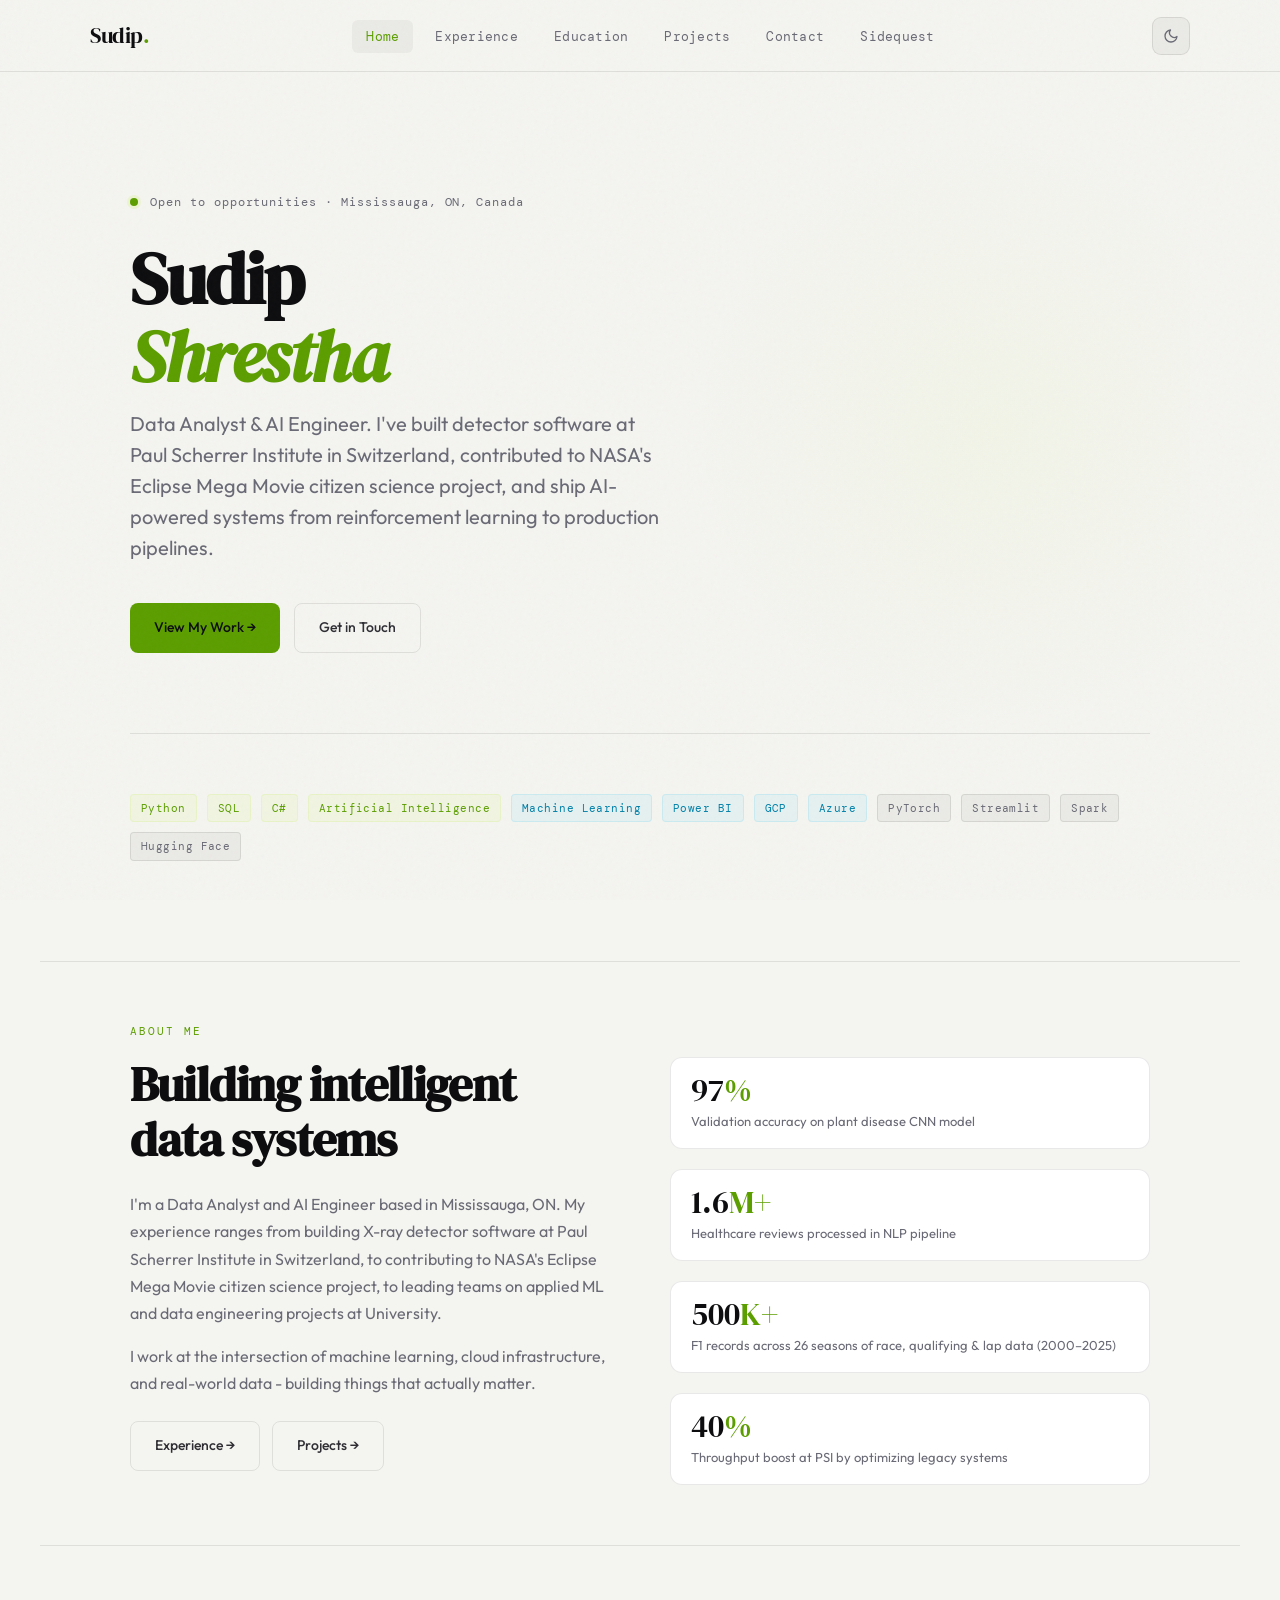
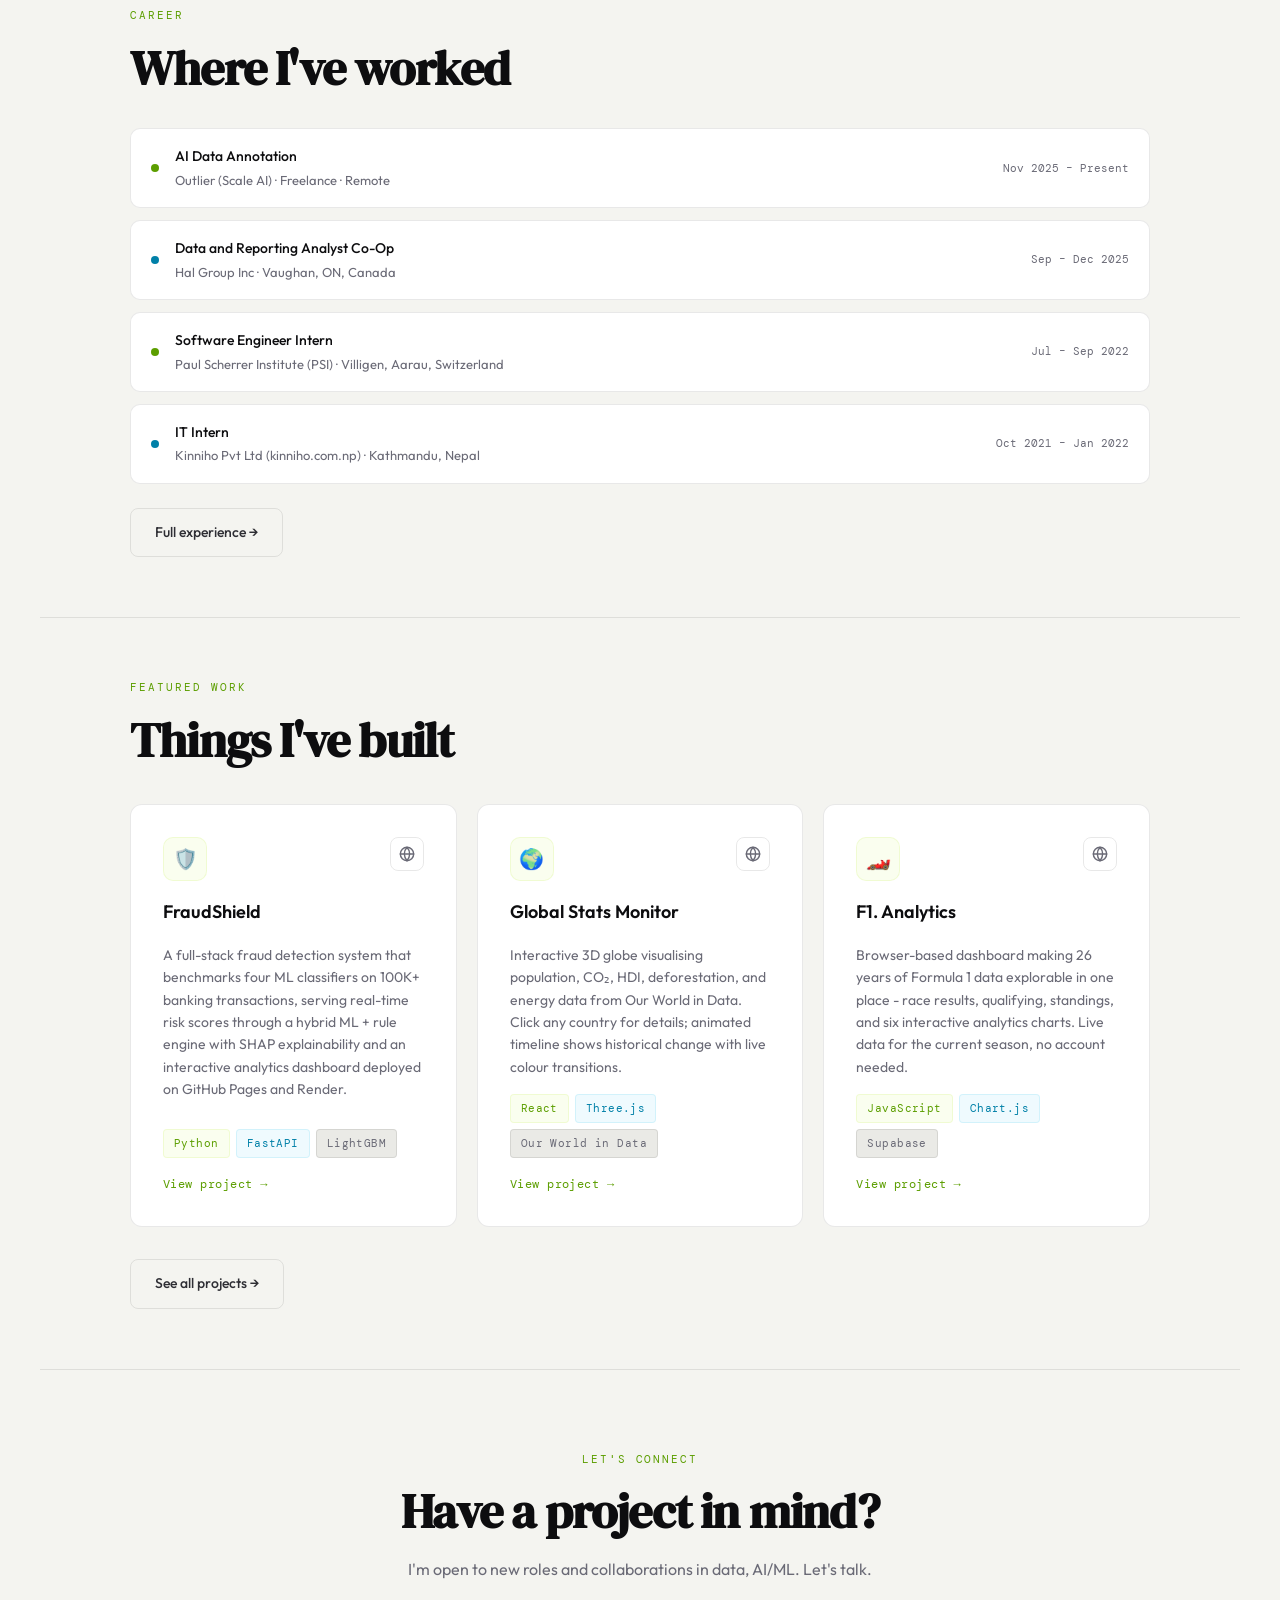
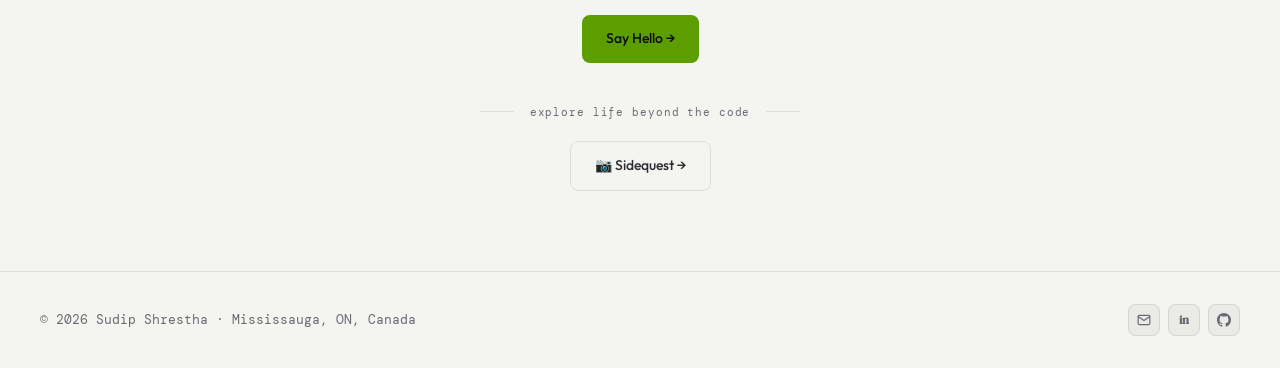
==== index.html @ adf29dd1 "update project page" ====
<!DOCTYPE html>
<html lang="en">
<head>
  <meta charset="UTF-8" />
  <meta name="viewport" content="width=device-width, initial-scale=1.0, viewport-fit=cover" />
  <title>Sudip Shrestha - Portfolio</title>
  <meta name="description" content="Sudip Shrestha - Data Analyst & AI Engineer based in Mississauga, ON. Built detector software at PSI Switzerland, contributed to NASA's Eclipse Mega Movie, and ships AI-powered systems from RL to production." />
  <meta name="keywords" content="Sudip Shrestha, Data Analyst, AI Engineer, Software Engineer, Machine Learning, Data Engineering, Data Science" />
  <meta name="robots" content="index,follow" />
  <meta name="author" content="Sudip Shrestha, sudip70" />
  <meta name="language" content="English" />
  <meta name="revisit-after" content="7 days" />

    <!-- Social Media Meta Tags -->
  <meta property="og:title" content="Sudip Shrestha - Portfolio" />
  <meta property="og:description" content="Sudip Shrestha - Data Analyst & AI Engineer based in Mississauga, ON. Built detector software at PSI Switzerland, contributed to NASA's Eclipse Mega Movie, and ships AI-powered systems from RL to production." />
  <meta property="og:image" content="https://sudip70.github.io/thumbnail.png" />
  <meta property="og:image:width" content="1200" />
  <meta property="og:image:height" content="630" />
  <meta property="og:image:type" content="image/png" />
  <meta property="og:url" content="https://sudip70.github.io/" />
  <meta property="og:type" content="website" />

  <meta name="twitter:card" content="summary_large_image" />
  <meta name="twitter:title" content="Sudip Shrestha - Portfolio" />
  <meta name="twitter:description" content="Sudip Shrestha - Data Analyst & AI Engineer based in Mississauga, ON. Built detector software at PSI Switzerland, contributed to NASA's Eclipse Mega Movie, and ships AI-powered systems from RL to production." />
  <meta property="twitter:image" content="https://sudip70.github.io/thumbnail.png" />

    <!-- Mobile Web Application Meta -->
  <meta name="mobile-web-app-title" content="Sudip Shrestha - Portfolio" />
  <meta name="mobile-web-app-capable" content="yes" />

  <link rel="icon" type="image/svg+xml" href="images/logo.svg" />
  <link rel="stylesheet" href="style.css" />
  <script src="theme.js"></script>
  <script defer src="https://cloud.umami.is/script.js" data-website-id="39a871e4-0554-4159-bb8d-2d2ced68bd07"></script>
</head>
<body>
  <div class="nav-drawer-backdrop" id="nav-backdrop" onclick="closeDrawer()"></div>
  <div class="nav-drawer" id="nav-drawer">
    <div class="nav-drawer-close">
      <span>Navigation</span>
    </div>
    <ul class="nav-drawer-links">
        <li><a href="index.html" class="active">Home</a></li>
        <li><a href="experience.html">Experience</a></li>
        <li><a href="education.html">Education</a></li>
        <li><a href="projects.html">Projects</a></li>
        <li><a href="contact.html">Contact</a></li>
        <li><a href="sidequest.html">Sidequest</a></li>
    </ul>
  </div>
  <nav>
    <div class="nav-inner">
      <a class="nav-logo" href="index.html">Sudip<span>.</span></a>
      <ul class="nav-links">
        <li><a href="index.html" class="active">Home</a></li>
        <li><a href="experience.html">Experience</a></li>
        <li><a href="education.html">Education</a></li>
        <li><a href="projects.html">Projects</a></li>
        <li><a href="contact.html">Contact</a></li>
        <li><a href="sidequest.html">Sidequest</a></li>
      </ul>
      <div class="nav-actions">
        <button class="theme-toggle" id="theme-toggle" onclick="toggleTheme()" aria-label="Toggle theme"></button>
        <button class="nav-menu-btn" id="nav-menu-btn" onclick="toggleDrawer()" aria-label="Toggle menu">
          <span class="hamburger"></span>
        </button>
      </div>
    </div>
  </nav>

  <div class="page">
    <div class="hero">
      <div class="glow"></div>
      <div class="hero-eyebrow fade-up d1">
        <div class="status-dot"></div>
        <span>Open to opportunities · Mississauga, ON, Canada</span>
      </div>
      <h1 class="fade-up d2">Sudip<br /><em>Shrestha</em></h1>
      <p class="hero-sub fade-up d3">
        Data Analyst & AI Engineer. I've built detector software at Paul Scherrer Institute in Switzerland, contributed to NASA's Eclipse Mega Movie citizen science project, and ship AI-powered systems from reinforcement learning to production pipelines.
      </p>
      <div class="hero-cta fade-up d4">
        <a class="btn btn-primary" href="projects.html">View My Work →</a>
        <a class="btn btn-outline" href="contact.html">Get in Touch</a>
      </div>
      <div class="skills-strip fade-up d5">
        <span class="tag">Python</span>
        <span class="tag">SQL</span>
        <span class="tag">C#</span>
        <span class="tag">Artificial Intelligence</span>
        <span class="tag blue">Machine Learning</span>
        <span class="tag blue">Power BI</span>
        <span class="tag blue">GCP</span>
        <span class="tag blue">Azure</span>
        <span class="tag neutral">PyTorch</span>
        <span class="tag neutral">Streamlit</span>
        <span class="tag neutral">Spark</span>
        <span class="tag neutral">Hugging Face</span>
      </div>
    </div>

    <hr class="divider" />

    <section>
      <p class="section-label">About Me</p>
      <div class="about-split">
        <div class="about-left">
          <h2>Building intelligent<br />data systems</h2>
          <p class="about-intro">I'm a Data Analyst and AI Engineer based in Mississauga, ON. My experience ranges from building X-ray detector software at Paul Scherrer Institute in Switzerland, to contributing to NASA's Eclipse Mega Movie citizen science project, to leading teams on applied ML and data engineering projects at University.</p>
          <p>I work at the intersection of machine learning, cloud infrastructure, and real-world data - building things that actually matter.</p>
          <div class="about-actions">
            <a class="btn btn-outline" href="experience.html">Experience →</a>
            <a class="btn btn-outline" href="projects.html">Projects →</a>
          </div>
        </div>
        <div class="about-right">
          <div class="stat-card fade-up d1">
            <div class="stat-num">97<span>%</span></div>
            <div class="stat-label">Validation accuracy on plant disease CNN model</div>
          </div>
          <div class="stat-card fade-up d2">
            <div class="stat-num">1.6<span>M+</span></div>
            <div class="stat-label">Healthcare reviews processed in NLP pipeline</div>
          </div>
          <div class="stat-card fade-up d2">
            <div class="stat-num">500<span>K+</span></div>
            <div class="stat-label">F1 records across 26 seasons of race, qualifying & lap data (2000–2025)</div>
          </div>
          <div class="stat-card fade-up d3">
            <div class="stat-num">40<span>%</span></div>
            <div class="stat-label">Throughput boost at PSI by optimizing legacy systems</div>
          </div>
        </div>
      </div>
    </section>

    <hr class="divider" />

    <section>
      <p class="section-label">Career</p>
      <h2>Where I've worked</h2>
      <div class="exp-strip">
        <div class="exp-row fade-up d1">
          <div class="exp-dot"></div>
          <div>
            <div class="exp-title">AI Data Annotation</div>
            <div class="exp-company">Outlier (Scale AI) · Freelance · Remote</div>
          </div>
          <div class="exp-date">Nov 2025 – Present</div>
        </div>
        <div class="exp-row fade-up d2">
          <div class="exp-dot blue"></div>
          <div>
            <div class="exp-title">Data and Reporting Analyst Co-Op</div>
            <div class="exp-company">Hal Group Inc · Vaughan, ON, Canada</div>
          </div>
          <div class="exp-date">Sep – Dec 2025</div>
        </div>
        <div class="exp-row fade-up d3">
          <div class="exp-dot"></div>
          <div>
            <div class="exp-title">Software Engineer Intern</div>
            <div class="exp-company">Paul Scherrer Institute (PSI) · Villigen, Aarau, Switzerland</div>
          </div>
          <div class="exp-date">Jul – Sep 2022</div>
        </div>
        <div class="exp-row fade-up d4">
          <div class="exp-dot blue"></div>
          <div>
            <div class="exp-title">IT Intern</div>
            <div class="exp-company">Kinniho Pvt Ltd (kinniho.com.np) · Kathmandu, Nepal</div>
          </div>
          <div class="exp-date">Oct 2021 – Jan 2022</div>
        </div>
      </div>
      <div class="exp-more">
        <a class="btn btn-outline" href="experience.html">Full experience →</a>
      </div>
    </section>

    <hr class="divider" />

    <section>
      <p class="section-label">Featured Work</p>
      <h2>Things I've built</h2>
      <div class="project-grid">

        <!-- MarketMind -->
        <div class="proj-card fade-up d1">
          
          <div class="proj-header">
            <div class="proj-icon">🛡️</div>
            <div class="proj-links">
              <a href="https://sudip70.github.io/fraudshield/" target="_blank" rel="noopener" title="Live Site">
                <svg width="14" height="14" viewBox="0 0 24 24" fill="none" stroke="currentColor" stroke-width="2" stroke-linecap="round" stroke-linejoin="round"><circle cx="12" cy="12" r="10"/><line x1="2" y1="12" x2="22" y2="12"/><path d="M12 2a15.3 15.3 0 0 1 4 10 15.3 15.3 0 0 1-4 10 15.3 15.3 0 0 1-4-10 15.3 15.3 0 0 1 4-10z"/></svg>
              </a>
            </div>
          </div>
          <h3>FraudShield</h3>
          <p>A full-stack fraud detection system that benchmarks four ML classifiers on 100K+ banking transactions, serving real-time risk scores through a hybrid ML + rule engine with SHAP explainability and an interactive analytics dashboard deployed on GitHub Pages and Render.</p>
          <div class="proj-tags"><span class="tag">Python</span><span class="tag blue">FastAPI</span><span class="tag neutral">LightGBM</span></div>
          <a class="proj-link" href="https://sudip70.github.io/fraudshield/" target="_blank" rel="noopener">View project →</a>
        </div>

        <!-- Global Stats Monitor -->
        <div class="proj-card fade-up d2">
          <div class="proj-header">
            <div class="proj-icon">&#x1F30D;</div>
            <div class="proj-links">
              <a href="https://sudip70.github.io/stats/" target="_blank" rel="noopener" title="Live Site">
                <svg width="14" height="14" viewBox="0 0 24 24" fill="none" stroke="currentColor" stroke-width="2" stroke-linecap="round" stroke-linejoin="round"><circle cx="12" cy="12" r="10"/><line x1="2" y1="12" x2="22" y2="12"/><path d="M12 2a15.3 15.3 0 0 1 4 10 15.3 15.3 0 0 1-4 10 15.3 15.3 0 0 1-4-10 15.3 15.3 0 0 1 4-10z"/></svg>
              </a>
            </div>
          </div>
          <h3>Global Stats Monitor</h3>
          <p>Interactive 3D globe visualising population, CO₂, HDI, deforestation, and energy data from Our World in Data. Click any country for details; animated timeline shows historical change with live colour transitions.</p>
          <div class="proj-tags"><span class="tag">React</span><span class="tag blue">Three.js</span><span class="tag neutral">Our World in Data</span></div>
          <a class="proj-link" href="https://sudip70.github.io/stats/" target="_blank" rel="noopener">View project →</a>
        </div>

        <!-- F1 Analytics -->
        <div class="proj-card fade-up d3">
          <div class="proj-header">
            <div class="proj-icon">&#x1F3CE;&#xFE0F;</div>
            <div class="proj-links">
              <a href="https://sudip70.github.io/f1/" target="_blank" rel="noopener" title="Live Site">
                <svg width="14" height="14" viewBox="0 0 24 24" fill="none" stroke="currentColor" stroke-width="2" stroke-linecap="round" stroke-linejoin="round"><circle cx="12" cy="12" r="10"/><line x1="2" y1="12" x2="22" y2="12"/><path d="M12 2a15.3 15.3 0 0 1 4 10 15.3 15.3 0 0 1-4 10 15.3 15.3 0 0 1-4-10 15.3 15.3 0 0 1 4-10z"/></svg>
              </a>
            </div>
          </div>
          <h3>F1. Analytics</h3>
          <p>Browser-based dashboard making 26 years of Formula 1 data explorable in one place - race results, qualifying, standings, and six interactive analytics charts. Live data for the current season, no account needed.</p>
          <div class="proj-tags"><span class="tag">JavaScript</span><span class="tag blue">Chart.js</span><span class="tag neutral">Supabase</span></div>
          <a class="proj-link" href="https://sudip70.github.io/f1/" target="_blank" rel="noopener">View project →</a>
        </div>

      </div>
      <div class="projects-more"><a class="btn btn-outline" href="projects.html">See all projects →</a></div>
    </section>

    <hr class="divider" />

    <section class="cta-section">
      <p class="section-label">Let's connect</p>
      <h2>Have a project in mind?</h2>
      <p class="cta-desc">I'm open to new roles and collaborations in data, AI/ML. Let's talk.</p>
      <a class="btn btn-primary" href="contact.html">Say Hello →</a>
      <div class="sidequest-divider">
        <span>explore life beyond the code</span>
      </div>
      <div class="sidequest-btn">
        <a class="btn btn-outline" href="sidequest.html">📷  Sidequest →</a>
      </div>
    </section>

    <footer>
      <span>&#169; 2026 Sudip Shrestha &#xB7; Mississauga, ON, Canada</span>
      <div class="footer-links">
        <a class="footer-link" href="mailto:sudipshrestha.ca@gmail.com" aria-label="Email">
          <svg width="14" height="14" viewBox="0 0 24 24" fill="none" stroke="currentColor" stroke-width="2" stroke-linecap="round" stroke-linejoin="round"><path d="M4 4h16c1.1 0 2 .9 2 2v12c0 1.1-.9 2-2 2H4c-1.1 0-2-.9-2-2V6c0-1.1.9-2 2-2z"/><polyline points="22,6 12,13 2,6"/></svg>
        </a>
        <a class="footer-link" href="https://www.linkedin.com/in/sudipshrestha-58/" target="_blank" rel="noopener" aria-label="LinkedIn" style="font-family:'DM Serif Display',serif;font-weight:bold;">in</a>
        <a class="footer-link" href="https://github.com/sudip70" target="_blank" rel="noopener" aria-label="GitHub">
          <svg width="14" height="14" viewBox="0 0 24 24" fill="currentColor"><path d="M12 0C5.374 0 0 5.373 0 12c0 5.302 3.438 9.8 8.207 11.387.599.111.793-.261.793-.577v-2.234c-3.338.726-4.033-1.416-4.033-1.416-.546-1.387-1.333-1.756-1.333-1.756-1.089-.745.083-.729.083-.729 1.205.084 1.839 1.237 1.839 1.237 1.07 1.834 2.807 1.304 3.492.997.107-.775.418-1.305.762-1.604-2.665-.305-5.467-1.334-5.467-5.931 0-1.311.469-2.381 1.236-3.221-.124-.303-.535-1.524.117-3.176 0 0 1.008-.322 3.301 1.23A11.509 11.509 0 0 1 12 5.803c1.02.005 2.047.138 3.006.404 2.291-1.552 3.297-1.23 3.297-1.23.653 1.653.242 2.874.118 3.176.77.84 1.235 1.911 1.235 3.221 0 4.609-2.807 5.624-5.479 5.921.43.372.823 1.102.823 2.222v3.293c0 .319.192.694.801.576C20.566 21.797 24 17.3 24 12c0-6.627-5.373-12-12-12z"/></svg>
        </a>
      </div>
    </footer>
  </div>
</body>
</html>
---- style.css ----
@import url('https://fonts.googleapis.com/css2?family=DM+Serif+Display:ital@0;1&family=DM+Mono:wght@300;400;500&family=Outfit:wght@300;400;500;600&display=swap');

*, *::before, *::after { box-sizing: border-box; margin: 0; padding: 0; }

/* ── DARK THEME (default) ── */
:root, [data-theme="dark"] {
  --bg: #0d0d0f;
  --surface: #141416;
  --surface2: #1c1c20;
  --border: rgba(255,255,255,0.07);
  --accent: #c8f060;
  --accent2: #60d0f0;
  --text: #e8e8ec;
  --muted: #888892;
  --heading: #ffffff;
  --nav-bg: rgba(13,13,15,0.88);
  --shadow: 0 4px 24px rgba(0,0,0,0.4);
  --nav-h: 72px;
  --max: 1100px;
  --r: 12px;
}

/* ── LIGHT THEME ── */
[data-theme="light"] {
  --bg: #f4f4f0;
  --surface: #ffffff;
  --surface2: #eaeae6;
  --border: rgba(0,0,0,0.09);
  --accent: #5c9e00;
  --accent2: #0080a8;
  --text: #2e2e34;
  --muted: #6a6a76;
  --heading: #0d0d0f;
  --nav-bg: rgba(244,244,240,0.92);
  --shadow: 0 4px 24px rgba(0,0,0,0.08);
}

html { scroll-behavior: smooth; }

/* Smooth theme transitions */
*, *::before, *::after {
  transition: background-color 0.25s ease, border-color 0.25s ease, color 0.15s ease;
}

/* But not animations */
.fade-up { transition: none !important; }

body {
  background: var(--bg);
  color: var(--text);
  font-family: 'Outfit', sans-serif;
  font-size: 16px;
  line-height: 1.7;
  min-height: 100vh;
}

/* ── NAV ── */
nav {
  position: fixed; top: 0; left: 0; right: 0; z-index: 100;
  height: var(--nav-h);
  display: flex; align-items: center;
  padding: 0 40px;
  background: var(--nav-bg);
  backdrop-filter: blur(20px);
  border-bottom: 1px solid var(--border);
}

.nav-inner {
  max-width: var(--max);
  width: 100%;
  margin: 0 auto;
  display: flex;
  align-items: center;
  justify-content: space-between;
}

.nav-logo {
  font-family: 'DM Serif Display', serif;
  font-size: 22px;
  color: var(--heading);
  text-decoration: none;
  letter-spacing: -0.5px;
}

.nav-logo span { color: var(--accent); }

.nav-links {
  display: flex; gap: 8px; list-style: none;
}

.nav-links a {
  font-family: 'DM Mono', monospace;
  font-size: 13px;
  font-weight: 400;
  color: var(--muted);
  text-decoration: none;
  padding: 8px 14px;
  border-radius: 6px;
  transition: color 0.2s, background 0.2s;
  letter-spacing: 0.02em;
}

.nav-links a:hover, .nav-links a.active {
  color: var(--heading);
  background: var(--surface2);
}

.nav-links a.active {
  color: var(--accent);
}

/* ── PAGE WRAPPER ── */
.page {
  padding-top: var(--nav-h);
  min-height: 100vh;
}

/* ── HERO SECTION ── */
.hero {
  max-width: var(--max);
  margin: 0 auto;
  padding: 120px 40px 100px;
  position: relative;
  overflow: hidden;
}

.hero-eyebrow {
  display: flex;
  align-items: center;
  gap: 12px;
  margin-bottom: 28px;
}

.hero-eyebrow span {
  font-family: 'DM Mono', monospace;
  font-size: 12px;
  color: var(--muted);
  letter-spacing: 0.08em;
}

.hero h1 { margin-bottom: 12px; }
.hero h1 em { font-style: italic; color: var(--accent); }

.hero-sub {
  font-size: 20px;
  color: var(--muted);
  margin-bottom: 40px;
  max-width: 540px;
  line-height: 1.55;
}

.hero-cta {
  display: flex;
  gap: 14px;
  flex-wrap: wrap;
  margin-bottom: 80px;
}

.skills-strip {
  display: flex;
  flex-wrap: wrap;
  gap: 10px;
  margin-top: 60px;
  padding-top: 60px;
  border-top: 1px solid var(--border);
}

.glow {
  position: absolute;
  top: 60px;
  right: -100px;
  width: 600px;
  height: 600px;
  background: radial-gradient(circle, rgba(200,240,96,0.06) 0%, transparent 70%);
  pointer-events: none;
}

/* ── STATUS DOT ── */
.status-dot {
  width: 8px;
  height: 8px;
  border-radius: 50%;
  background: var(--accent);
  box-shadow: 0 0 0 3px rgba(200,240,96,0.2);
  animation: pulse 2s ease infinite;
}

@keyframes pulse {
  0%, 100% { box-shadow: 0 0 0 3px rgba(200,240,96,0.2); }
  50%       { box-shadow: 0 0 0 6px rgba(200,240,96,0.06); }
}

/* ── SECTION ── */
section {
  max-width: var(--max);
  margin: 0 auto;
  padding: 60px 40px;
}

section.flush-top { padding-top: 0; }

.section-label {
  font-family: 'DM Mono', monospace;
  font-size: 11px;
  letter-spacing: 0.18em;
  text-transform: uppercase;
  color: var(--accent);
  margin-bottom: 16px;
}

h1 {
  font-family: 'DM Serif Display', serif;
  font-size: clamp(42px, 6vw, 72px);
  line-height: 1.08;
  letter-spacing: -1.5px;
  color: var(--heading);
}

h2 {
  font-family: 'DM Serif Display', serif;
  font-size: clamp(32px, 4vw, 48px);
  letter-spacing: -0.8px;
  color: var(--heading);
  line-height: 1.15;
}

h3 {
  font-family: 'Outfit', sans-serif;
  font-size: 18px;
  font-weight: 600;
  color: var(--heading);
}

p { color: var(--text); }

/* ── CARDS ── */
.card {
  background: var(--surface);
  border: 1px solid var(--border);
  border-radius: var(--r);
  padding: 28px 32px;
  transition: border-color 0.25s, transform 0.25s;
}
.card:hover {
  border-color: rgba(200,240,96,0.25);
  transform: translateY(-2px);
}

/* ── TAG ── */
.tag {
  display: inline-block;
  font-family: 'DM Mono', monospace;
  font-size: 11px;
  padding: 4px 10px;
  border-radius: 4px;
  background: rgba(200,240,96,0.1);
  color: var(--accent);
  border: 1px solid rgba(200,240,96,0.2);
  letter-spacing: 0.04em;
}

.tag.blue {
  background: rgba(96,208,240,0.1);
  color: var(--accent2);
  border-color: rgba(96,208,240,0.2);
}

.tag.neutral {
  background: var(--surface2);
  color: var(--muted);
  border-color: var(--border);
}

/* ── BUTTON ── */
.btn {
  display: inline-flex; align-items: center; gap: 8px;
  font-family: 'Outfit', sans-serif;
  font-size: 14px; font-weight: 500;
  padding: 12px 24px;
  border-radius: 8px;
  text-decoration: none;
  transition: all 0.2s;
  cursor: pointer;
  border: none;
}

.btn-primary {
  background: var(--accent);
  color: #0d0d0f;
}
.btn-primary:hover { background: #d8ff70; transform: translateY(-1px); }

.btn-outline {
  background: transparent;
  color: var(--text);
  border: 1px solid var(--border);
}
.btn-outline:hover { border-color: var(--accent); color: var(--accent); }

/* ── DIVIDER ── */
.divider {
  border: none;
  border-top: 1px solid var(--border);
  margin: 0 40px;
}

/* ── FOOTER ── */
footer {
  border-top: 1px solid var(--border);
  padding: 32px 40px;
  display: flex;
  align-items: center;
  justify-content: space-between;
  flex-wrap: wrap;
  gap: 16px;
  color: var(--muted);
  font-size: 13px;
  font-family: 'DM Mono', monospace;
}

.footer-links {
  display: flex;
  align-items: center;
  gap: 8px;
}

.footer-link {
  width: 32px;
  height: 32px;
  border-radius: 8px;
  border: 1px solid var(--border);
  background: var(--surface2);
  color: var(--muted);
  display: flex;
  align-items: center;
  justify-content: center;
  text-decoration: none;
  font-size: 12px;
  transition: border-color 0.2s, color 0.2s;
}

.footer-link:hover {
  border-color: var(--accent);
  color: var(--accent);
}

/* ── THEME TOGGLE ── */
.theme-toggle {
  width: 38px;
  height: 38px;
  border-radius: 9px;
  border: 1px solid var(--border);
  background: var(--surface2);
  color: var(--muted);
  cursor: pointer;
  display: flex;
  align-items: center;
  justify-content: center;
  flex-shrink: 0;
  transition: border-color 0.2s, color 0.2s, background 0.2s;
}

.theme-toggle:hover {
  border-color: var(--accent);
  color: var(--accent);
  background: var(--surface);
}

/* Groups theme toggle + hamburger together on the right */
.nav-actions {
  display: flex;
  align-items: center;
  gap: 8px;
}

/* ── GRAIN OVERLAY ── */
body::before {
  content: '';
  position: fixed;
  inset: 0;
  pointer-events: none;
  z-index: 999;
  opacity: 0.025;
  background-image: url("data:image/svg+xml,%3Csvg viewBox='0 0 256 256' xmlns='http://www.w3.org/2000/svg'%3E%3Cfilter id='noise'%3E%3CfeTurbulence type='fractalNoise' baseFrequency='0.9' numOctaves='4' stitchTiles='stitch'/%3E%3C/filter%3E%3Crect width='100%25' height='100%25' filter='url(%23noise)'/%3E%3C/svg%3E");
}

/* ── ANIMATIONS ── */
@keyframes fadeUp {
  from { opacity: 0; transform: translateY(24px); }
  to   { opacity: 1; transform: translateY(0); }
}

.fade-up {
  opacity: 0;
  transform: translateY(24px);
}

.fade-up.visible {
  animation: fadeUp 0.6s ease forwards;
}

.fade-up.visible.d1 { animation-delay: 0.05s; }
.fade-up.visible.d2 { animation-delay: 0.12s; }
.fade-up.visible.d3 { animation-delay: 0.19s; }
.fade-up.visible.d4 { animation-delay: 0.26s; }
.fade-up.visible.d5 { animation-delay: 0.33s; }

/* ── SHARED PAGE HEADER ── */
.page-header {
  max-width: var(--max);
  margin: 0 auto;
  padding: 80px 40px 60px;
}

.page-header.narrow-bottom { padding-bottom: 20px; }

.page-header h1 em { font-style: italic; color: var(--accent); }

/* Page subtitle — used across all inner pages */
.page-subtitle {
  color: var(--muted);
  max-width: 480px;
  margin-top: 16px;
  font-size: 18px;
}

/* Accent em — italic accent-coloured text inline */
.accent-em {
  font-family: 'DM Serif Display', serif;
  color: var(--accent);
  font-style: italic;
}

/* ── ABOUT SECTION (index) ── */
.about-split {
  display: grid;
  grid-template-columns: 1fr 1fr;
  gap: 60px;
  align-items: start;
}

.about-left h2 { margin-bottom: 20px; }
.about-left p  { color: var(--muted); margin-bottom: 16px; }
.about-intro   { margin-top: 24px; }

.about-actions {
  display: flex;
  gap: 12px;
  margin-top: 24px;
  flex-wrap: wrap;
}

.about-right {
  display: flex;
  flex-direction: column;
  gap: 20px;
}

/* ── STAT CARDS (index) ── */
.stat-card {
  background: var(--surface);
  border: 1px solid var(--border);
  border-radius: var(--r);
  padding: 16px 20px;
}

.stat-num {
  font-family: 'DM Serif Display', serif;
  font-size: 32px;
  color: var(--heading);
  line-height: 1;
  margin-bottom: 4px;
}

.stat-num span { color: var(--accent); }
.stat-label { font-size: 13px; color: var(--muted); }

/* ── EXPERIENCE STRIP (index) ── */
.exp-strip {
  display: flex;
  flex-direction: column;
  gap: 12px;
  margin-top: 32px;
}

.exp-row {
  display: flex;
  align-items: center;
  gap: 16px;
  background: var(--surface);
  border: 1px solid var(--border);
  border-radius: 10px;
  padding: 16px 20px;
  transition: border-color 0.2s;
}

.exp-row:hover { border-color: rgba(200,240,96,0.2); }

.exp-dot {
  width: 8px;
  height: 8px;
  border-radius: 50%;
  background: var(--accent);
  flex-shrink: 0;
}

.exp-dot.blue { background: var(--accent2); }

.exp-title   { font-size: 14px; font-weight: 500; color: var(--heading); }
.exp-company { font-size: 13px; color: var(--muted); }

.exp-date {
  margin-left: auto;
  font-family: 'DM Mono', monospace;
  font-size: 11px;
  color: var(--muted);
  white-space: nowrap;
}

.exp-more { margin-top: 24px; }

/* ── PROJECT CARD (shared) ── */
.proj-card {
  background: var(--surface);
  border: 1px solid var(--border);
  border-radius: var(--r);
  padding: 32px;
  transition: border-color 0.25s, transform 0.25s, box-shadow 0.25s;
  display: flex;
  flex-direction: column;
  gap: 16px;
  position: relative;
  overflow: hidden;
}

.proj-card::before {
  content: '';
  position: absolute;
  top: 0; left: 0; right: 0;
  height: 2px;
  background: linear-gradient(90deg, rgba(200,240,96,0.08), var(--accent), rgba(200,240,96,0.08));
  opacity: 0;
  transform: scaleX(0.22);
  transform-origin: left center;
  transition: opacity 0.3s, transform 0.3s ease;
}

.proj-card:hover {
  border-color: rgba(200,240,96,0.26);
  box-shadow: 0 14px 34px rgba(0,0,0,0.16);
  transform: translateY(-4px);
}

.proj-card:hover::before {
  opacity: 1;
  transform: scaleX(1);
}

.proj-card p {
  font-size: 14px;
  color: var(--muted);
  flex-grow: 1;
  line-height: 1.6;
}

.proj-icon {
  width: 44px;
  height: 44px;
  border-radius: 10px;
  background: rgba(200,240,96,0.1);
  border: 1px solid rgba(200,240,96,0.2);
  display: flex;
  align-items: center;
  justify-content: center;
  font-size: 20px;
}

.proj-tags { display: flex; gap: 6px; flex-wrap: wrap; }

.proj-link {
  margin-top: auto;
  font-family: 'DM Mono', monospace;
  font-size: 12px;
  color: var(--accent);
  text-decoration: none;
  letter-spacing: 0.04em;
}

.proj-link:hover { color: #d8ff70; }

/* ── PROJECT GRID — index (3 cards) ── */
.project-grid {
  display: grid;
  grid-template-columns: repeat(auto-fill, minmax(300px, 1fr));
  gap: 20px;
  margin-top: 36px;
}

.projects-more { margin-top: 32px; }

/* ── CTA SECTION (index) ── */
.cta-section {
  text-align: center;
  padding-top: 80px;
  padding-bottom: 80px;
}

.cta-section .section-label { text-align: center; }
.cta-section h2 { margin-bottom: 16px; }

.cta-desc {
  color: var(--muted);
  max-width: 480px;
  margin: 0 auto 32px;
}

/* ── SIDEQUEST DIVIDER (index) ── */
.sidequest-divider {
  display: flex;
  align-items: center;
  gap: 16px;
  margin: 40px auto 0;
  max-width: 320px;
}

.sidequest-divider::before,
.sidequest-divider::after {
  content: '';
  flex: 1;
  height: 1px;
  background: var(--border);
}

.sidequest-divider span {
  font-family: 'DM Mono', monospace;
  font-size: 11px;
  color: var(--muted);
  letter-spacing: 0.08em;
  white-space: nowrap;
}

.sidequest-link {
  display: inline-flex;
  align-items: center;
  gap: 8px;
  margin-top: 16px;
  font-family: 'DM Mono', monospace;
  font-size: 12px;
  color: var(--muted);
  text-decoration: none;
  letter-spacing: 0.06em;
  padding: 10px 20px;
  border: 1px solid var(--border);
  border-radius: 8px;
  transition: color 0.2s, border-color 0.2s;
}

.sidequest-link:hover {
  color: var(--accent);
  border-color: rgba(200,240,96,0.3);
}

.sidequest-link .sq-icon { font-size: 14px; }
.sidequest-btn { margin-top: 20px; }

/* ── CONTACT PAGE ── */
.contact-layout {
  max-width: var(--max);
  margin: 0 auto;
  padding: 0 40px 100px;
  display: grid;
  grid-template-columns: 1fr 1.4fr;
  gap: 60px;
  align-items: start;
}

.contact-info h2 { font-size: clamp(28px, 3.5vw, 42px); margin-bottom: 16px; }
.contact-info > p { color: var(--muted); font-size: 15px; max-width: 320px; margin-bottom: 40px; }

.contact-items { display: flex; flex-direction: column; gap: 12px; }

.contact-item {
  display: flex;
  align-items: center;
  gap: 14px;
  background: var(--surface);
  border: 1px solid var(--border);
  border-radius: 10px;
  padding: 16px 20px;
  text-decoration: none;
  color: var(--text);
  transition: border-color 0.2s, transform 0.2s;
}

.contact-item:hover {
  border-color: rgba(200,240,96,0.3);
  transform: translateX(4px);
  color: var(--heading);
}

.contact-item--static { pointer-events: none; cursor: default; }

.contact-item-icon {
  width: 40px;
  height: 40px;
  border-radius: 10px;
  background: rgba(200,240,96,0.08);
  border: 1px solid rgba(200,240,96,0.15);
  display: flex;
  align-items: center;
  justify-content: center;
  font-size: 17px;
  flex-shrink: 0;
}

.contact-item-icon.blue {
  background: rgba(96,208,240,0.08);
  border-color: rgba(96,208,240,0.15);
}

/* LinkedIn "in" text icon */
.contact-item-icon--li {
  font-family: 'DM Serif Display', serif;
  font-size: 13px;
  font-weight: bold;
}

/* Larger emoji icon */
.contact-item-icon--lg { font-size: 18px; }

.contact-item-text { display: flex; flex-direction: column; gap: 2px; }

.contact-item-label {
  font-family: 'DM Mono', monospace;
  font-size: 10px;
  color: var(--muted);
  letter-spacing: 0.1em;
  text-transform: uppercase;
}

.contact-item-value { font-size: 14px; color: var(--text); }

.contact-form {
  background: var(--surface);
  border: 1px solid var(--border);
  border-radius: 16px;
  padding: 40px;
}

.form-heading {
  font-family: 'DM Serif Display', serif;
  font-size: 24px;
  color: var(--heading);
  margin-bottom: 8px;
}

.form-sub { font-size: 14px; color: var(--muted); margin-bottom: 32px; }

.form-group { margin-bottom: 20px; }

.form-group label {
  display: block;
  font-family: 'DM Mono', monospace;
  font-size: 11px;
  letter-spacing: 0.1em;
  text-transform: uppercase;
  color: var(--muted);
  margin-bottom: 8px;
}

.form-group input,
.form-group textarea,
.form-group select {
  width: 100%;
  background: var(--bg);
  border: 1px solid var(--border);
  border-radius: 8px;
  padding: 12px 16px;
  font-family: 'Outfit', sans-serif;
  font-size: 14px;
  color: var(--text);
  outline: none;
  transition: border-color 0.2s;
  resize: vertical;
  box-sizing: border-box;
}

.form-group input:focus,
.form-group textarea:focus,
.form-group select:focus { border-color: rgba(200,240,96,0.4); }

.form-group select option { background: var(--surface); }
.form-group textarea { min-height: 130px; }

.form-optional {
  color: var(--muted);
  font-size: 10px;
  text-transform: none;
  letter-spacing: 0;
}

.field-error { border-color: rgba(255,80,80,0.5) !important; }

.field-error-msg {
  font-size: 11px;
  color: #ff6060;
  margin-top: 5px;
  display: none;
  font-family: 'DM Mono', monospace;
  letter-spacing: 0.04em;
}

.field-error-msg.visible { display: block; }

.form-row { display: grid; grid-template-columns: 1fr 1fr; gap: 16px; }

.form-submit {
  margin-top: 8px;
  width: 100%;
  justify-content: center;
  font-size: 15px;
  padding: 14px;
}

.form-success { display: none; text-align: center; padding: 40px 20px; }
.success-icon { font-size: 48px; margin-bottom: 16px; }
.form-success h3 { font-size: 22px; margin-bottom: 8px; color: var(--heading); }
.form-success p  { font-size: 14px; color: var(--muted); }

.form-error {
  display: none;
  margin-top: 12px;
  padding: 12px 16px;
  border-radius: 8px;
  background: rgba(255,80,80,0.08);
  border: 1px solid rgba(255,80,80,0.2);
  color: #ff6060;
  font-size: 13px;
  text-align: center;
}

/* ── EDUCATION PAGE ── */
.edu-section  { max-width: var(--max); margin: 0 auto; padding: 0 40px 80px; }
.course-section   { max-width: var(--max); margin: 0 auto; padding: 60px 40px 80px; }
.research-section { max-width: var(--max); margin: 0 auto; padding: 60px 40px 80px; }

.edu-grid { display: grid; gap: 24px; margin-top: 40px; }

.edu-card {
  background: var(--surface);
  border: 1px solid var(--border);
  border-radius: var(--r);
  padding: 36px;
  display: grid;
  grid-template-columns: auto 1fr;
  gap: 28px;
  align-items: start;
  transition: border-color 0.25s, transform 0.25s;
}

.edu-card:hover { border-color: rgba(200,240,96,0.25); transform: translateY(-2px); }

.edu-icon {
  width: 56px;
  height: 56px;
  border-radius: 14px;
  background: rgba(200,240,96,0.1);
  border: 1px solid rgba(200,240,96,0.2);
  display: flex;
  align-items: center;
  justify-content: center;
  font-size: 26px;
  flex-shrink: 0;
}

.edu-icon.blue { background: rgba(96,208,240,0.1); border-color: rgba(96,208,240,0.2); }

.edu-meta {
  font-family: 'DM Mono', monospace;
  font-size: 11px;
  letter-spacing: 0.1em;
  text-transform: uppercase;
  color: var(--accent);
  margin-bottom: 8px;
}

.edu-card h3  { font-size: 20px; margin-bottom: 4px; }
.edu-school   { font-size: 15px; color: var(--muted); margin-bottom: 4px; }
.edu-location { font-size: 13px; color: var(--muted); margin-bottom: 8px; opacity: 0.7; }

.edu-honours {
  display: inline-flex;
  align-items: center;
  gap: 6px;
  font-family: 'DM Mono', monospace;
  font-size: 11px;
  letter-spacing: 0.08em;
  color: var(--accent);
  background: rgba(200,240,96,0.08);
  border: 1px solid rgba(200,240,96,0.2);
  border-radius: 6px;
  padding: 4px 10px;
  margin-bottom: 16px;
}

.edu-honours::before { content: '★'; font-size: 10px; }

.edu-card p      { font-size: 14px; color: var(--muted); max-width: 540px; margin-bottom: 16px; }
.edu-tag-row     { display: flex; gap: 8px; flex-wrap: wrap; }

.course-grid {
  display: grid;
  grid-template-columns: repeat(auto-fill, minmax(220px, 1fr));
  gap: 14px;
  margin-top: 32px;
}

.course-card {
  background: var(--surface);
  border: 1px solid var(--border);
  border-radius: 10px;
  padding: 18px 20px;
  display: flex;
  align-items: flex-start;
  gap: 12px;
  transition: border-color 0.2s;
}

.course-card:hover { border-color: rgba(96,208,240,0.25); }

.course-dot {
  width: 6px;
  height: 6px;
  border-radius: 50%;
  background: var(--accent2);
  margin-top: 8px;
  flex-shrink: 0;
}

.course-card span { font-size: 14px; color: var(--text); line-height: 1.4; }

.research-grid { display: grid; gap: 16px; margin-top: 32px; }

.research-card {
  background: var(--surface);
  border: 1px solid var(--border);
  border-radius: var(--r);
  padding: 28px 32px;
  display: grid;
  grid-template-columns: auto 1fr;
  gap: 20px;
  align-items: start;
  transition: border-color 0.2s, transform 0.2s;
}

.research-card:hover { border-color: rgba(200,240,96,0.25); transform: translateY(-2px); }

.research-icon {
  width: 44px;
  height: 44px;
  border-radius: 10px;
  background: rgba(200,240,96,0.08);
  border: 1px solid rgba(200,240,96,0.15);
  display: flex;
  align-items: center;
  justify-content: center;
  font-size: 20px;
  flex-shrink: 0;
}

.research-venue {
  font-family: 'DM Mono', monospace;
  font-size: 11px;
  color: var(--accent);
  letter-spacing: 0.08em;
  margin-bottom: 6px;
}

.research-card h4 { font-size: 16px; color: var(--heading); margin-bottom: 8px; }
.research-card p  { font-size: 14px; color: var(--muted); margin-bottom: 16px; }

.pub-link-row { display: flex; gap: 10px; flex-wrap: wrap; }

.pub-link {
  display: inline-flex;
  align-items: center;
  gap: 6px;
  font-family: 'DM Mono', monospace;
  font-size: 11px;
  letter-spacing: 0.06em;
  color: var(--accent);
  text-decoration: none;
  border: 1px solid rgba(200,240,96,0.25);
  border-radius: 6px;
  padding: 6px 12px;
  transition: background 0.2s, border-color 0.2s;
}

.pub-link:hover { background: rgba(200,240,96,0.08); border-color: rgba(200,240,96,0.5); }
.pub-link svg   { flex-shrink: 0; }

/* ── EXPERIENCE PAGE ── */
.timeline-section { max-width: var(--max); margin: 0 auto; padding: 0 40px 80px; }

.timeline { position: relative; padding-left: 28px; }

.timeline::before {
  content: '';
  position: absolute;
  left: 0; top: 6px; bottom: 0;
  width: 1px;
  background: var(--border);
}

.timeline-item { position: relative; margin-bottom: 56px; }
.timeline-item:last-child { margin-bottom: 0; }

.timeline-item::before {
  content: '';
  position: absolute;
  left: -32px; top: 6px;
  width: 9px; height: 9px;
  border-radius: 50%;
  background: var(--accent);
  box-shadow: 0 0 0 3px rgba(200,240,96,0.15);
}

.timeline-item.blue-dot::before {
  background: var(--accent2);
  box-shadow: 0 0 0 3px rgba(96,208,240,0.15);
}

.timeline-meta {
  display: flex;
  align-items: center;
  gap: 12px;
  margin-bottom: 10px;
  flex-wrap: wrap;
}

.timeline-date {
  font-family: 'DM Mono', monospace;
  font-size: 12px;
  color: var(--muted);
  letter-spacing: 0.04em;
}

.timeline-company {
  font-family: 'DM Mono', monospace;
  font-size: 12px;
  color: var(--accent);
  letter-spacing: 0.04em;
  text-decoration: none;
  transition: opacity 0.2s;
}

.timeline-company:hover { opacity: 0.75; }
.timeline-company.blue  { color: var(--accent2); }

.timeline-item h3  { margin-bottom: 6px; }
.timeline-loc      { font-size: 13px; color: var(--muted); margin-bottom: 12px; }
.timeline-item p   { font-size: 15px; color: var(--muted); max-width: 640px; margin-bottom: 14px; }

.bullet-list {
  list-style: none;
  display: flex;
  flex-direction: column;
  gap: 8px;
  max-width: 640px;
  margin-bottom: 16px;
}

.bullet-list li {
  font-size: 14px;
  color: var(--muted);
  padding-left: 18px;
  position: relative;
}

.bullet-list li::before {
  content: '→';
  position: absolute;
  left: 0;
  color: var(--accent);
  font-size: 12px;
}

.skill-row { display: flex; gap: 8px; flex-wrap: wrap; margin-top: 10px; }

.skills-section { max-width: var(--max); margin: 0 auto; padding: 60px 40px 80px; }

.skills-grid {
  display: grid;
  grid-template-columns: repeat(auto-fill, minmax(210px, 1fr));
  gap: 16px;
  margin-top: 32px;
}

.skill-group {
  background: var(--surface);
  border: 1px solid var(--border);
  border-radius: var(--r);
  padding: 22px;
}

.skill-group h4 {
  font-family: 'DM Mono', monospace;
  font-size: 11px;
  letter-spacing: 0.12em;
  text-transform: uppercase;
  color: var(--accent);
  margin-bottom: 14px;
}

.skill-items { display: flex; flex-direction: column; gap: 8px; }

.skill-item {
  display: flex;
  align-items: center;
  gap: 10px;
  font-size: 14px;
  color: var(--text);
}

.skill-item::before {
  content: '';
  width: 5px; height: 5px;
  border-radius: 50%;
  background: var(--border);
  flex-shrink: 0;
}

/* ── PROJECTS PAGE ── */
.projects-grid {
  display: grid;
  grid-template-columns: repeat(auto-fill, minmax(320px, 1fr));
  gap: 24px;
}

.filter-bar {
  display: flex;
  gap: 8px;
  flex-wrap: wrap;
  margin-bottom: 40px;
}

.filter-btn {
  font-family: 'DM Mono', monospace;
  font-size: 12px;
  padding: 8px 16px;
  border-radius: 6px;
  border: 1px solid var(--border);
  background: transparent;
  color: var(--muted);
  cursor: pointer;
  transition: all 0.2s;
  letter-spacing: 0.04em;
}

.filter-btn:hover,
.filter-btn.active {
  border-color: var(--accent);
  color: var(--accent);
  background: rgba(200,240,96,0.05);
}

.proj-header {
  display: flex;
  align-items: flex-start;
  justify-content: space-between;
  gap: 12px;
}

.proj-icon-lg {
  width: 52px;
  height: 52px;
  border-radius: 12px;
  background: var(--surface2);
  border: 1px solid var(--border);
  box-shadow: inset 0 1px 0 rgba(255,255,255,0.03);
  display: flex;
  align-items: center;
  justify-content: center;
  font-size: 24px;
  flex-shrink: 0;
  transition: transform 0.25s ease, box-shadow 0.25s ease, background-color 0.25s ease, border-color 0.25s ease;
}

.proj-icon-lg.blue {
  background: var(--surface2);
  border-color: var(--border);
}

.proj-links { display: flex; gap: 8px; }
.proj-links--offset { margin-top: 18px; }

.proj-links a,
.proj-links button {
  width: 34px; height: 34px;
  border-radius: 8px;
  border: 1px solid var(--border);
  display: flex;
  align-items: center;
  justify-content: center;
  padding: 0;
  background: transparent;
  color: var(--muted);
  text-decoration: none;
  font-size: 14px;
  transition: all 0.2s;
  cursor: pointer;
  appearance: none;
  -webkit-appearance: none;
}

.proj-links a svg,
.proj-links button svg {
  width: 15px;
  height: 15px;
  display: block;
  flex-shrink: 0;
}

.proj-links a[title="Live Site"] svg,
.proj-links a[title="Live App"] svg,
.proj-links button[title="View Demo"] svg {
  width: 16px;
  height: 16px;
}

.proj-links a[title="Live Site"] svg,
.proj-links a[title="Live App"] svg {
  stroke-width: 2.15;
}

.proj-links a:hover,
.proj-links button:hover,
.proj-links a:focus-visible,
.proj-links button:focus-visible {
  border-color: var(--accent);
  background: rgba(200,240,96,0.05);
  color: var(--accent);
  box-shadow: 0 0 0 1px rgba(200,240,96,0.08);
}

.proj-card:hover .proj-icon-lg {
  background: rgba(200,240,96,0.08);
  border-color: rgba(200,240,96,0.22);
  box-shadow: inset 0 1px 0 rgba(255,255,255,0.04), 0 0 0 1px rgba(200,240,96,0.06);
  transform: translateY(-1px);
}

.proj-advisor {
  font-size: 12px;
  color: var(--muted);
  font-family: 'DM Mono', monospace;
}

.proj-date {
  font-family: 'DM Mono', monospace;
  font-size: 11px;
  color: var(--muted);
}

/* Small inline tag variant used on project cards */
.proj-card .t {
  display: inline-flex;
  font-family: 'DM Mono', monospace;
  font-size: 10px;
  padding: 3px 8px;
  border-radius: 4px;
  background: var(--surface2);
  color: var(--muted);
  border: 1px solid var(--border);
  letter-spacing: 0.04em;
}

/* Badges */
.badge {
  position: absolute;
  top: 16px; right: 16px;
  font-family: 'DM Mono', monospace;
  font-size: 9px;
  letter-spacing: 0.12em;
  text-transform: uppercase;
  padding: 3px 8px;
  border-radius: 4px;
}

.badge-startup { background: rgba(200,240,96,0.1);   color: var(--accent);  border: 1px solid rgba(200,240,96,0.2); }
.badge-nasa    { background: rgba(96,208,240,0.1);   color: var(--accent2); border: 1px solid rgba(96,208,240,0.2); }
.badge-oss     { background: rgba(255,200,96,0.1);   color: #f0d060;        border: 1px solid rgba(255,200,96,0.2); }
.badge-wip     { background: rgba(200,240,96,0.07);  color: var(--accent);  border: 1px solid rgba(200,240,96,0.15); }

/* ── SIDEQUEST PAGE ── */
.page-intro {
  max-width: var(--max);
  margin: 0 auto;
  padding: 0 40px 56px;
  display: flex;
  align-items: flex-end;
  justify-content: space-between;
  gap: 40px;
  flex-wrap: wrap;
  border-bottom: 1px solid var(--border);
}

.page-intro p { color: var(--muted); font-size: 16px; max-width: 480px; line-height: 1.7; }

.shot-count {
  font-family: 'DM Mono', monospace;
  font-size: 11px;
  color: var(--muted);
  letter-spacing: 0.12em;
  text-transform: uppercase;
  white-space: nowrap;
  padding-bottom: 4px;
}

.shot-count span {
  color: var(--accent);
  font-size: 28px;
  font-family: 'DM Serif Display', serif;
  letter-spacing: -1px;
  display: block;
  margin-bottom: 4px;
}

.gallery-wrap {
  max-width: var(--max);
  margin: 0 auto;
  padding: 56px 40px 80px;
}

.masonry {
  display: grid;
  grid-template-columns: repeat(3, 1fr);
  gap: 16px;
}

.photo-item {
  position: relative;
  border-radius: 10px;
  overflow: hidden;
  background: var(--surface);
  border: 1px solid var(--border);
  cursor: zoom-in;
}

.photo-item:hover .photo-overlay,
.photo-item:focus-visible .photo-overlay { opacity: 1; }
.photo-item:hover .photo-img,
.photo-item:focus-visible .photo-img { transform: scale(1.04); }
.photo-item:focus-visible {
  outline: 2px solid var(--accent);
  outline-offset: 3px;
}

.photo-img {
  width: 100%;
  display: block;
  aspect-ratio: 1740 / 2252;
  object-fit: cover;
  object-position: center;
  transition: transform 0.55s cubic-bezier(0.25, 0.46, 0.45, 0.94);
  background: var(--surface2);
}

.photo-overlay {
  position: absolute;
  top: 0; left: 0; right: 0;
  bottom: 54px;
  background: linear-gradient(to bottom, transparent 45%, rgba(0,0,0,0.62) 100%);
  opacity: 0;
  transition: opacity 0.3s ease;
  display: flex;
  align-items: flex-end;
  padding: 14px;
  pointer-events: none;
}

.overlay-tag {
  display: inline-flex;
  align-items: center;
  gap: 5px;
  font-family: 'DM Mono', monospace;
  font-size: 10.5px;
  color: #fff;
  letter-spacing: 0.07em;
  background: rgba(0,0,0,0.32);
  backdrop-filter: blur(8px);
  padding: 5px 10px;
  border-radius: 20px;
  border: 1px solid rgba(255,255,255,0.14);
}

.photo-caption {
  padding: 11px 14px 12px;
  display: flex;
  align-items: center;
  gap: 8px;
  border-top: 1px solid var(--border);
}

.pin-icon { color: var(--accent); flex-shrink: 0; }
.caption-text { display: flex; flex-direction: column; gap: 1px; }

.caption-location {
  font-family: 'DM Mono', monospace;
  font-size: 11.5px;
  color: var(--text);
  letter-spacing: 0.03em;
}

.caption-note { font-size: 12px; color: var(--muted); }

/* ── LIGHTBOX ── */
.lightbox {
  position: fixed;
  inset: 0;
  z-index: 200;
  background: rgba(0,0,0,0.94);
  display: none;
  align-items: center;
  justify-content: center;
  padding: 60px 80px 40px;
}

.lightbox.open { display: flex; }

.lightbox-inner {
  position: relative;
  max-width: 520px;
  width: 100%;
  animation: lbIn 0.22s ease;
}

@keyframes lbIn {
  from { opacity: 0; transform: scale(0.96); }
  to   { opacity: 1; transform: scale(1); }
}

.lb-img-wrap { border-radius: 10px; overflow: hidden; background: #111; line-height: 0; }

.lb-img-wrap img {
  width: 100%;
  max-height: 80vh;
  object-fit: contain;
  display: block;
}

.lb-meta {
  margin-top: 14px;
  display: flex;
  align-items: center;
  gap: 10px;
  flex-wrap: wrap;
}

.lb-location {
  display: flex;
  align-items: center;
  gap: 6px;
  font-family: 'DM Mono', monospace;
  font-size: 12px;
  color: rgba(255,255,255,0.8);
  letter-spacing: 0.06em;
}

.lb-note    { font-size: 13px; color: rgba(255,255,255,0.4); font-style: italic; }
.lb-counter { font-family: 'DM Mono', monospace; font-size: 11px; color: rgba(255,255,255,0.28); margin-left: auto; letter-spacing: 0.1em; }

.lb-close {
  position: absolute;
  top: -46px; right: 0;
  width: 36px; height: 36px;
  border-radius: 8px;
  background: rgba(255,255,255,0.07);
  border: 1px solid rgba(255,255,255,0.12);
  color: rgba(255,255,255,0.65);
  cursor: pointer;
  display: flex;
  align-items: center;
  justify-content: center;
  font-size: 17px;
  transition: background 0.2s, color 0.2s;
}

.lb-close:hover { background: rgba(255,255,255,0.15); color: #fff; }

.lb-nav {
  position: absolute;
  top: 50%; transform: translateY(-50%);
  width: 42px; height: 42px;
  border-radius: 50%;
  background: rgba(255,255,255,0.07);
  border: 1px solid rgba(255,255,255,0.12);
  color: rgba(255,255,255,0.65);
  cursor: pointer;
  display: flex;
  align-items: center;
  justify-content: center;
  font-size: 22px;
  line-height: 1;
  transition: background 0.2s, color 0.2s;
}

.lb-nav:hover { background: rgba(255,255,255,0.16); color: #fff; }
.lb-prev { left: -62px; }
.lb-next { right: -62px; }

/* ── MOBILE NAV — hamburger button ── */
.nav-menu-btn {
  display: none;
  width: 38px;
  height: 38px;
  border-radius: 9px;
  border: 1px solid var(--border);
  background: var(--surface2);
  color: var(--muted);
  cursor: pointer;
  align-items: center;
  justify-content: center;
  flex-shrink: 0;
  transition: border-color 0.2s, color 0.2s, background 0.2s;
  flex-direction: column;
  gap: 5px;
  padding: 0;
}

.nav-menu-btn:hover {
  border-color: var(--accent);
  color: var(--accent);
  background: var(--surface);
}

/* Three-bar hamburger built from spans */
.hamburger,
.hamburger::before,
.hamburger::after {
  display: block;
  width: 16px;
  height: 1.5px;
  background: currentColor;
  border-radius: 2px;
  transition: transform 0.25s ease, opacity 0.2s ease;
  position: relative;
}

.hamburger::before,
.hamburger::after {
  content: '';
  position: absolute;
  left: 0;
}

.hamburger::before { top: -5px; }
.hamburger::after  { top:  5px; }

/* Animate to × when open */
.nav-menu-btn.open .hamburger          { background: transparent; }
.nav-menu-btn.open .hamburger::before  { transform: rotate(45deg) translate(3.5px, 3.5px); }
.nav-menu-btn.open .hamburger::after   { transform: rotate(-45deg) translate(3.5px, -3.5px); }

/* ── MOBILE NAV — backdrop (light tap-away) ── */
.nav-drawer-backdrop {
  display: none;
  position: fixed;
  inset: 0;
  z-index: 149;
  background: transparent;
}

/* ── MOBILE NAV — floating box ── */
.nav-drawer {
  position: fixed;
  top: calc(var(--nav-h) + 8px);
  right: 16px;
  z-index: 150;
  width: 220px;
  background: var(--surface);
  border: 1px solid var(--border);
  border-radius: 14px;
  box-shadow: 0 8px 32px rgba(0,0,0,0.3);
  padding: 8px;
  opacity: 0;
  transform: scale(0.95) translateY(-8px);
  transform-origin: top right;
  pointer-events: none;
  transition: opacity 0.2s ease, transform 0.2s ease;
}

.nav-drawer.open {
  opacity: 1;
  transform: scale(1) translateY(0);
  pointer-events: auto;
}

/* Close button inside the box */
.nav-drawer-close {
  display: flex;
  align-items: center;
  justify-content: space-between;
  padding: 6px 8px 6px 12px;
  margin-bottom: 4px;
}

.nav-drawer-close span {
  font-family: 'DM Mono', monospace;
  font-size: 10px;
  letter-spacing: 0.12em;
  text-transform: uppercase;
  color: var(--muted);
}

.nav-drawer-close button {
  width: 28px;
  height: 28px;
  border-radius: 7px;
  border: 1px solid var(--border);
  background: var(--surface2);
  color: var(--muted);
  cursor: pointer;
  display: flex;
  align-items: center;
  justify-content: center;
  font-size: 14px;
  line-height: 1;
  transition: border-color 0.2s, color 0.2s;
}

.nav-drawer-close button:hover {
  border-color: var(--accent);
  color: var(--accent);
}

.nav-drawer-links {
  list-style: none;
  display: flex;
  flex-direction: column;
  gap: 2px;
}

.nav-drawer-links a {
  display: block;
  font-family: 'DM Mono', monospace;
  font-size: 13px;
  color: var(--muted);
  text-decoration: none;
  padding: 10px 12px;
  border-radius: 8px;
  letter-spacing: 0.04em;
  transition: color 0.2s, background 0.2s;
}

.nav-drawer-links a:hover,
.nav-drawer-links a.active {
  color: var(--heading);
  background: var(--surface2);
}

.nav-drawer-links a.active { color: var(--accent); }

/* ── MOBILE ── */
@media (max-width: 900px) {
  .masonry { grid-template-columns: repeat(2, 1fr); }
}

@media (max-width: 768px) {
  nav { padding: 0 20px; }
  .hero, section { padding-left: 20px; padding-right: 20px; }
  .divider { margin: 0 20px; }
  footer { padding: 24px 20px; }
  .nav-links { display: none; }
  .nav-menu-btn { display: flex; }
  .about-split { grid-template-columns: 1fr; }
  .page-header, .contact-layout, .edu-section, .course-section,
  .research-section, .timeline-section, .skills-section,
  .page-intro, .gallery-wrap { padding-left: 20px; padding-right: 20px; }
  .contact-layout { grid-template-columns: 1fr; }
  .form-row { grid-template-columns: 1fr; }
  .edu-card      { grid-template-columns: 1fr; }
  .research-card { grid-template-columns: 1fr; }
  .projects-grid { grid-template-columns: 1fr; }
}

@media (max-width: 720px) {
  .lightbox { padding: 48px 16px 30px; }
  .lb-prev, .lb-next { display: none; }
  .lightbox-inner { max-width: 100%; }
}

@media (max-width: 560px) {
  .masonry { grid-template-columns: 1fr; }
}
/* ═══════════════════════════════════════════════════
/* ═══════════════════════════════════════════════════
   PROJECTS PAGE — append to the bottom of style.css
═══════════════════════════════════════════════════ */

.projects-section-label {
  font-family: 'DM Mono', monospace;
  font-size: 11px;
  letter-spacing: 0.14em;
  text-transform: uppercase;
  color: var(--muted);
  margin-bottom: 16px;
  padding-left: 2px;
}

.projects-section-label--more { margin-top: 56px; }

.filter-btn.active {
  background: var(--accent);
  color: #0d0d0f;
  border-color: var(--accent);
}

.projects-grid--featured {
  display: grid;
  grid-template-columns: repeat(2, minmax(0, 1fr));
  gap: 24px;
}

.proj-card--featured {
  padding: 0;
  overflow: hidden;
}

.proj-card--featured .proj-links a,
.proj-card--featured .proj-links button {
  width: 52px;
  height: 52px;
  border-radius: 12px;
}

.proj-card--featured .proj-links a svg,
.proj-card--featured .proj-links button svg {
  width: 18px;
  height: 18px;
}

.proj-card--featured .proj-links a[title="Live Site"] svg,
.proj-card--featured .proj-links a[title="Live App"] svg,
.proj-card--featured .proj-links button[title="View Demo"] svg {
  width: 20px;
  height: 20px;
}

.proj-demo {
  position: relative;
  display: block;
  width: 100%;
  aspect-ratio: 7 / 5;
  background: var(--surface2);
  overflow: hidden;
  flex-shrink: 0;
  isolation: isolate;
  cursor: pointer;
  color: inherit;
  text-decoration: none;
}

.proj-demo:focus-visible { box-shadow: inset 0 0 0 2px rgba(200,240,96,0.75); }

.proj-demo-poster,
.proj-demo-video {
  position: absolute;
  inset: 0;
  width: 100%;
  height: 100%;
  display: block;
  background: var(--surface2);
}

.proj-demo-poster {
  object-fit: cover;
  object-position: center top;
  z-index: 1;
  transition: transform 0.45s ease, opacity 0.28s ease;
}

.proj-demo-video {
  object-fit: contain;
  object-position: center;
  z-index: 0;
  opacity: 0;
  background: #0d0d0f;
  transition: opacity 0.28s ease;
}

.proj-card:hover .proj-demo-poster { transform: scale(1.02); }

.proj-demo.is-playing .proj-demo-poster {
  opacity: 0;
  transform: scale(1.02);
}

.proj-demo.is-playing .proj-demo-video {
  opacity: 1;
}

.proj-demo-fallback {
  position: absolute;
  inset: 0;
  display: flex;
  flex-direction: column;
  align-items: center;
  justify-content: center;
  gap: 8px;
  color: var(--muted);
  font-family: 'DM Mono', monospace;
  font-size: 11px;
  letter-spacing: 0.08em;
  pointer-events: none;
  opacity: 0;
  z-index: 2;
  transition: opacity 0.2s ease;
  background: linear-gradient(180deg, rgba(13,13,15,0.18), rgba(13,13,15,0.55));
}

.proj-demo.is-error .proj-demo-fallback { opacity: 1; }
.proj-demo.is-error .proj-demo-poster { opacity: 1; }
.proj-demo.is-error .proj-demo-video { opacity: 0; }

.proj-demo.is-error .proj-live-badge {
  background: rgba(13,13,15,0.84);
  color: var(--muted);
}

.proj-lightbox .lightbox-inner {
  max-width: min(1440px, calc(100vw - 160px));
  width: auto;
}

.proj-lightbox .lb-img-wrap {
  display: flex;
  align-items: center;
  justify-content: center;
  background: transparent;
}

.proj-lightbox .lb-img-wrap video {
  width: auto;
  height: auto;
  max-width: min(1360px, calc(100vw - 160px));
  max-height: 82vh;
  object-fit: contain;
  border-radius: 12px;
  display: block;
}

.proj-lightbox .lb-meta {
  max-width: min(1360px, calc(100vw - 160px));
  margin-inline: auto;
}

.proj-live-badge {
  position: absolute;
  bottom: 10px;
  right: 10px;
  display: inline-flex;
  align-items: center;
  gap: 5px;
  font-family: 'DM Mono', monospace;
  font-size: 10px;
  letter-spacing: 0.08em;
  color: #fff;
  background: rgba(13,13,15,0.72);
  border: 1px solid rgba(255,255,255,0.1);
  padding: 4px 9px;
  border-radius: 20px;
}

.proj-live-dot {
  width: 6px;
  height: 6px;
  border-radius: 50%;
  background: var(--accent);
  box-shadow: 0 0 0 2px rgba(200,240,96,0.25);
  animation: pulse 2s ease infinite;
}

.proj-card-body {
  padding: 24px 28px;
  display: flex;
  flex-direction: column;
  gap: 14px;
  flex: 1;
}

.proj-overview {
  font-size: 13px;
  color: var(--muted);
  margin: 4px 0 0;
  line-height: 1.5;
}

.proj-bullets {
  list-style: none;
  display: flex;
  flex-direction: column;
  gap: 8px;
  padding: 12px 0 0;
  margin: 0;
  border-top: 1px solid var(--border);
}

.proj-bullets li {
  font-size: 13px;
  color: var(--muted);
  padding-left: 16px;
  position: relative;
  line-height: 1.5;
}

.proj-bullets li::before {
  content: '';
  position: absolute;
  left: 0;
  top: 7px;
  width: 5px;
  height: 5px;
  border-radius: 50%;
  background: var(--accent);
  opacity: 0.7;
}

@media (max-width: 768px) {
  .projects-grid--featured { grid-template-columns: 1fr; }
  .proj-demo {
    aspect-ratio: 16 / 10;
    min-height: 220px;
  }
  .proj-card-body { padding: 20px; }
}

@media (max-width: 720px) {
  .proj-lightbox .lightbox-inner,
  .proj-lightbox .lb-meta,
  .proj-lightbox .lb-img-wrap video {
    max-width: calc(100vw - 32px);
  }
  .proj-lightbox .lb-img-wrap video { max-height: 72vh; }
}
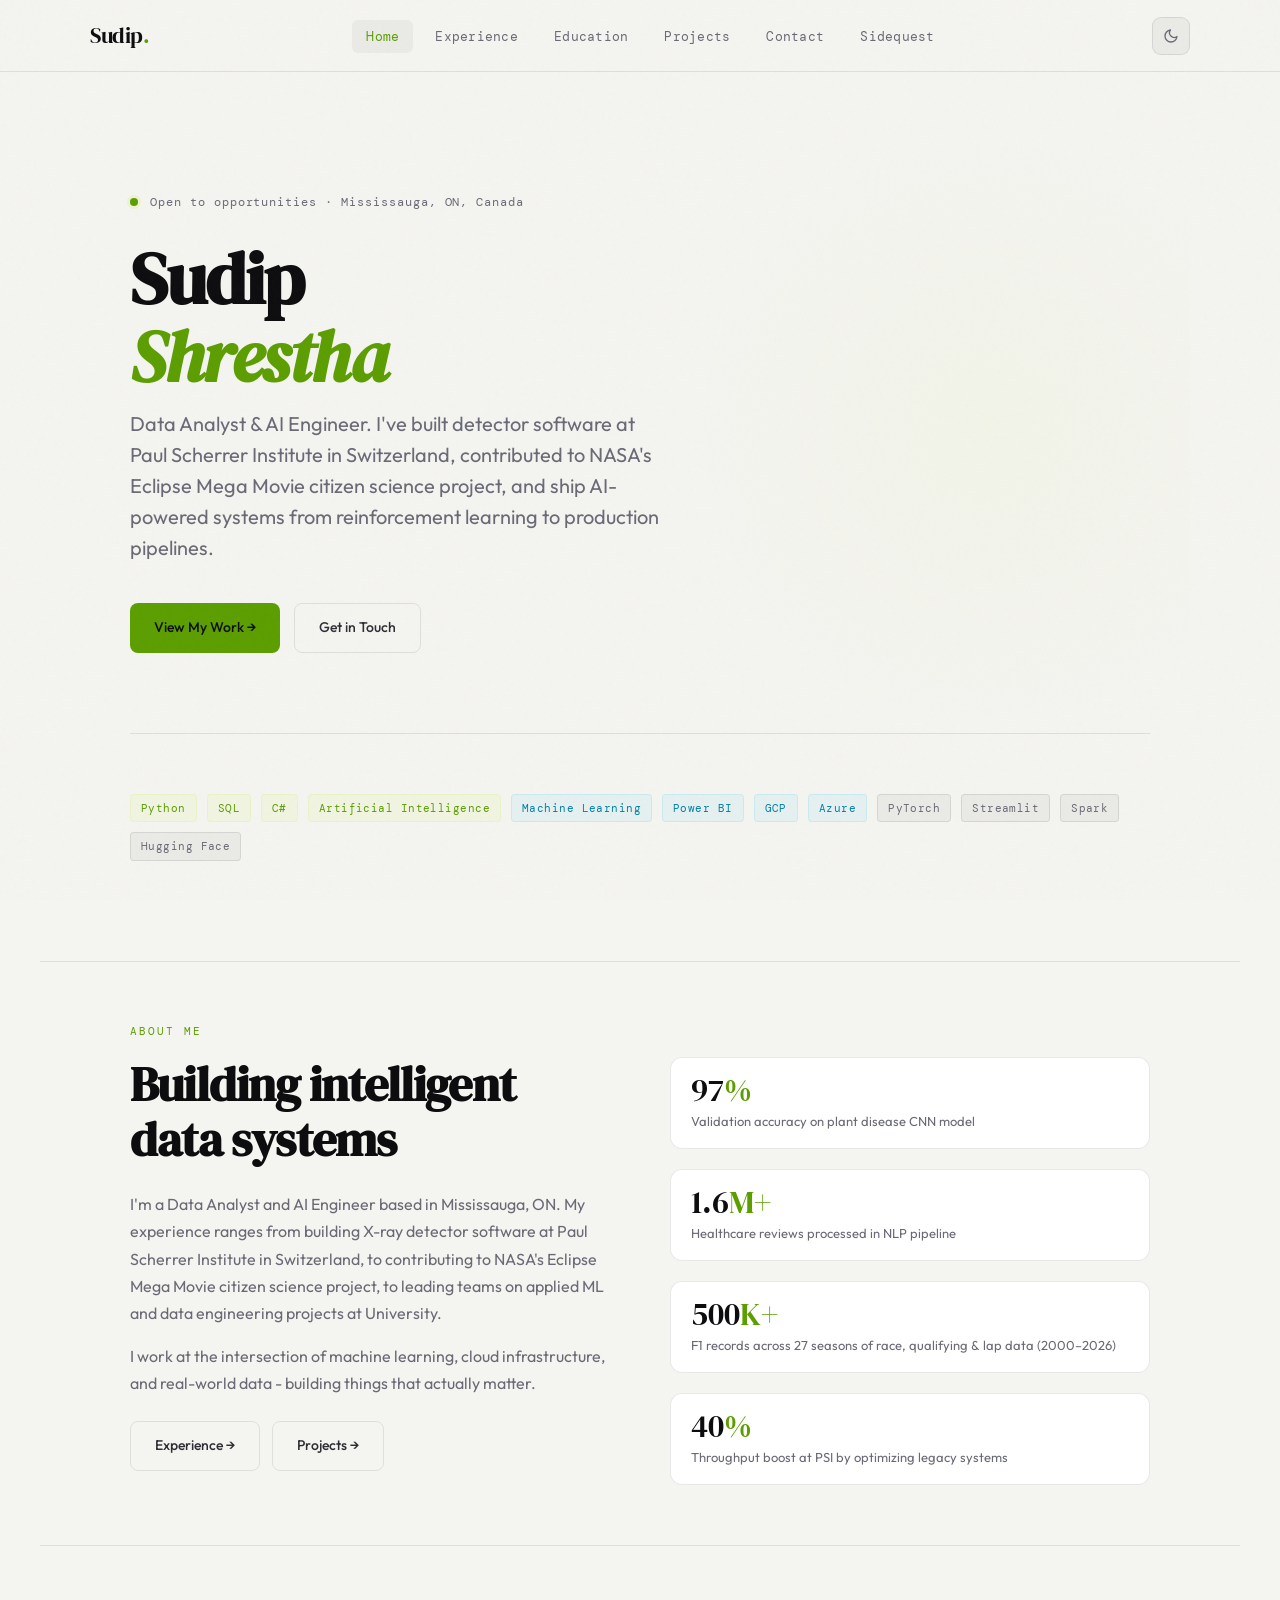
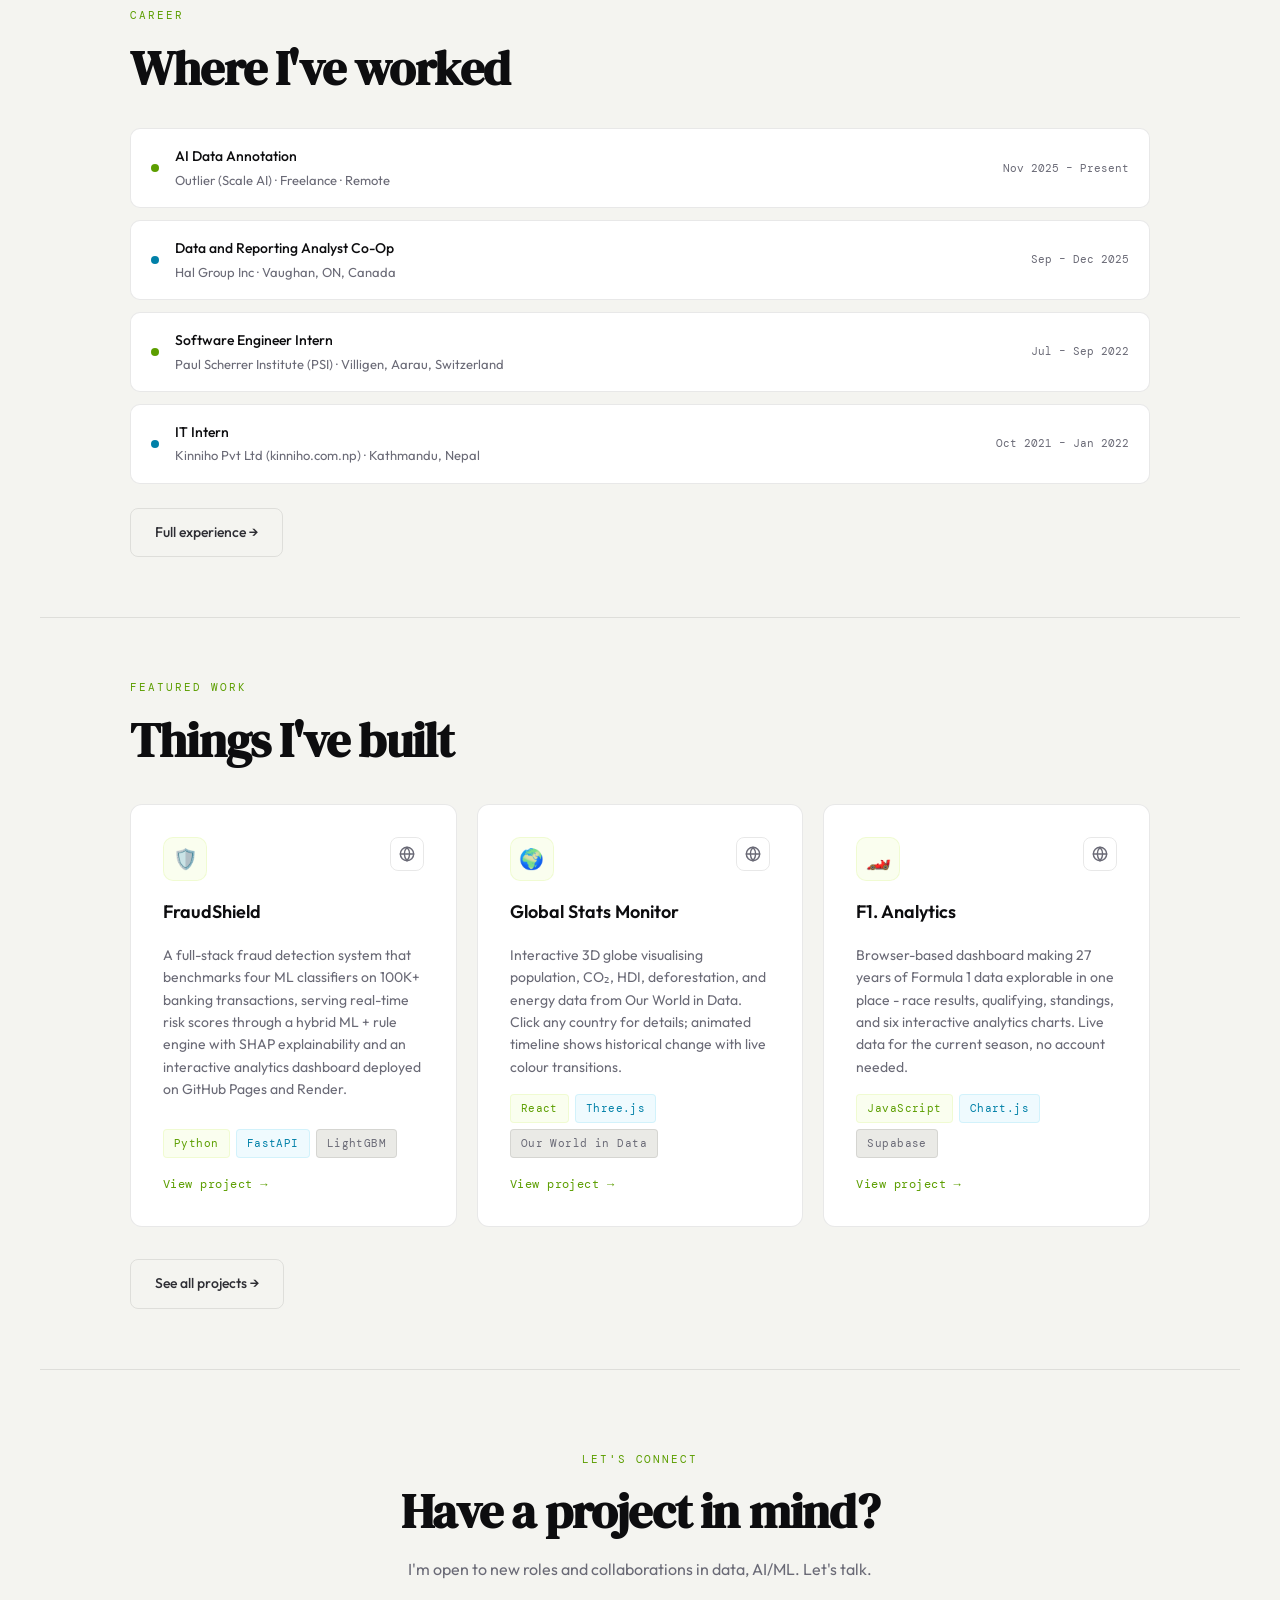
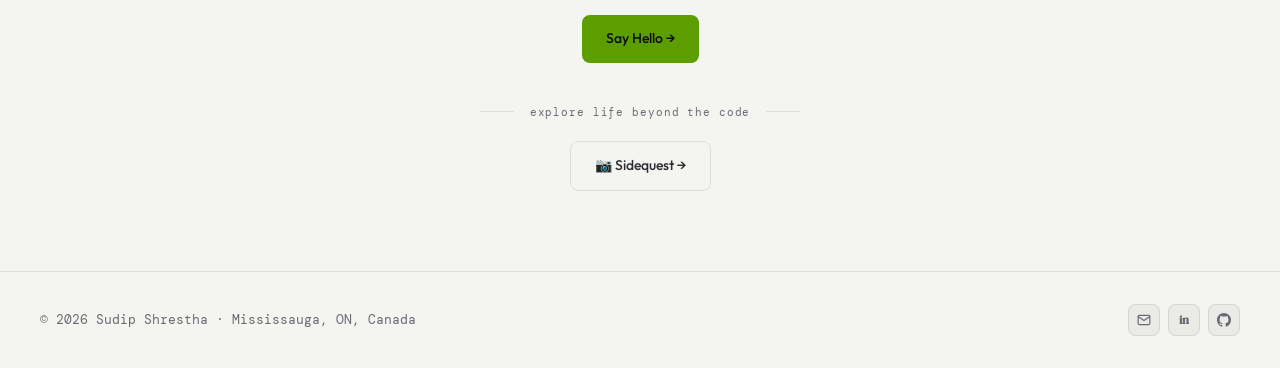
==== commit d1d7b754: "f1 year" ====
--- a/index.html
+++ b/index.html
@@ -126,7 +126,7 @@
           </div>
           <div class="stat-card fade-up d2">
             <div class="stat-num">500<span>K+</span></div>
-            <div class="stat-label">F1 records across 26 seasons of race, qualifying & lap data (2000–2025)</div>
+            <div class="stat-label">F1 records across 27 seasons of race, qualifying & lap data (2000–2026)</div>
           </div>
           <div class="stat-card fade-up d3">
             <div class="stat-num">40<span>%</span></div>
@@ -231,7 +231,7 @@
             </div>
           </div>
           <h3>F1. Analytics</h3>
-          <p>Browser-based dashboard making 26 years of Formula 1 data explorable in one place - race results, qualifying, standings, and six interactive analytics charts. Live data for the current season, no account needed.</p>
+          <p>Browser-based dashboard making 27 years of Formula 1 data explorable in one place - race results, qualifying, standings, and six interactive analytics charts. Live data for the current season, no account needed.</p>
           <div class="proj-tags"><span class="tag">JavaScript</span><span class="tag blue">Chart.js</span><span class="tag neutral">Supabase</span></div>
           <a class="proj-link" href="https://sudip70.github.io/f1/" target="_blank" rel="noopener">View project →</a>
         </div>
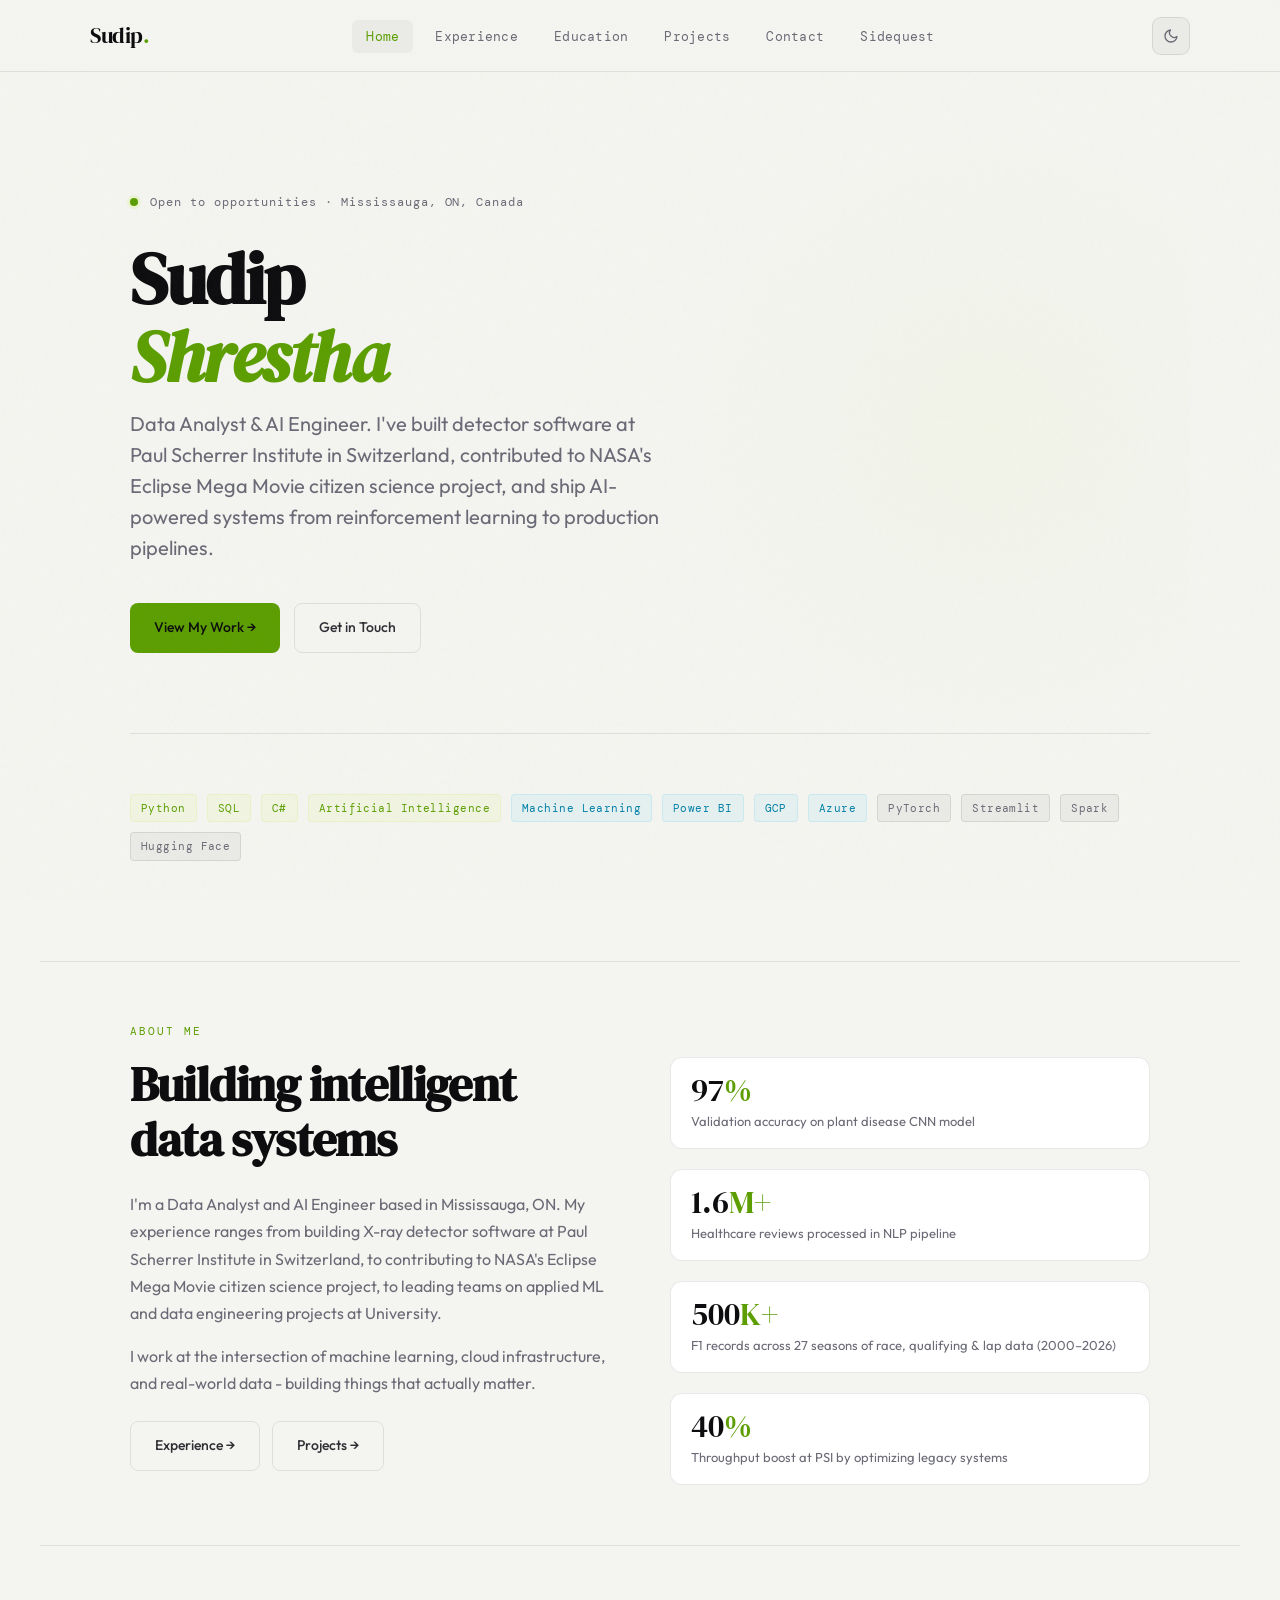
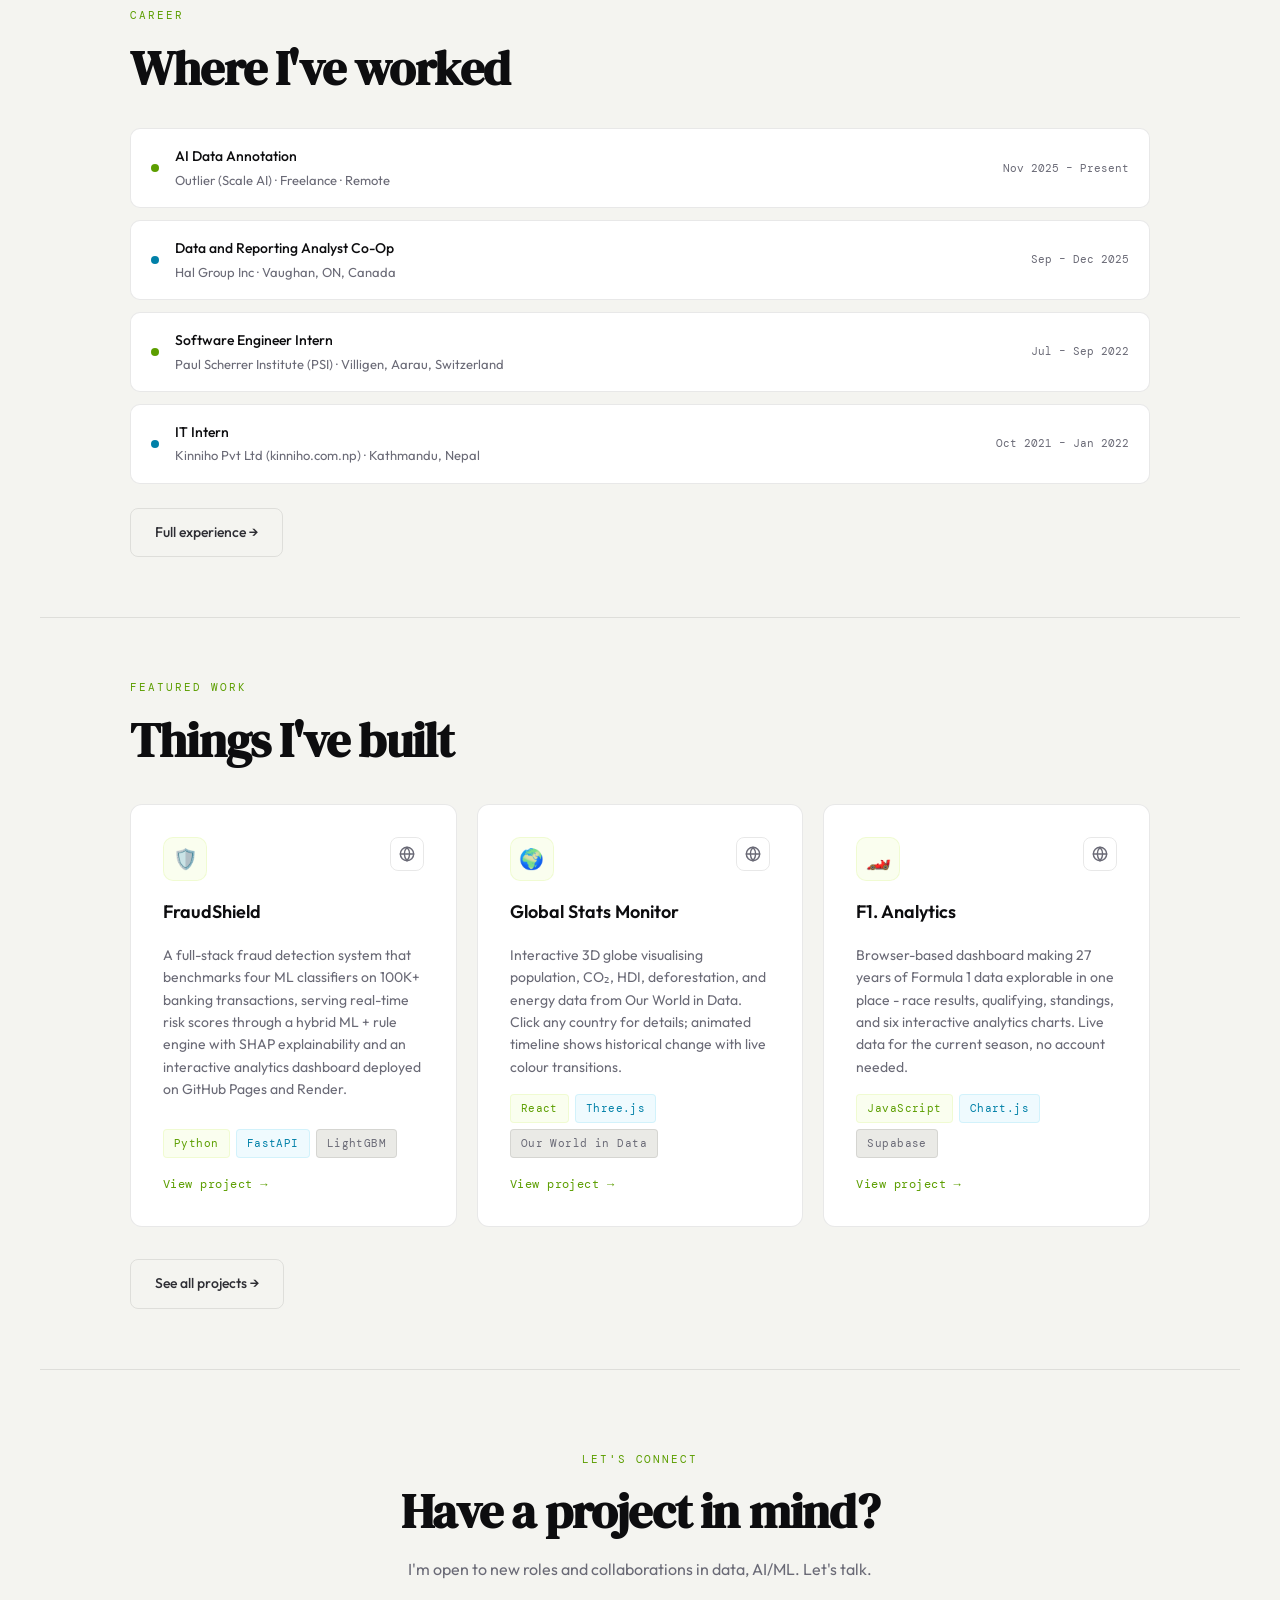
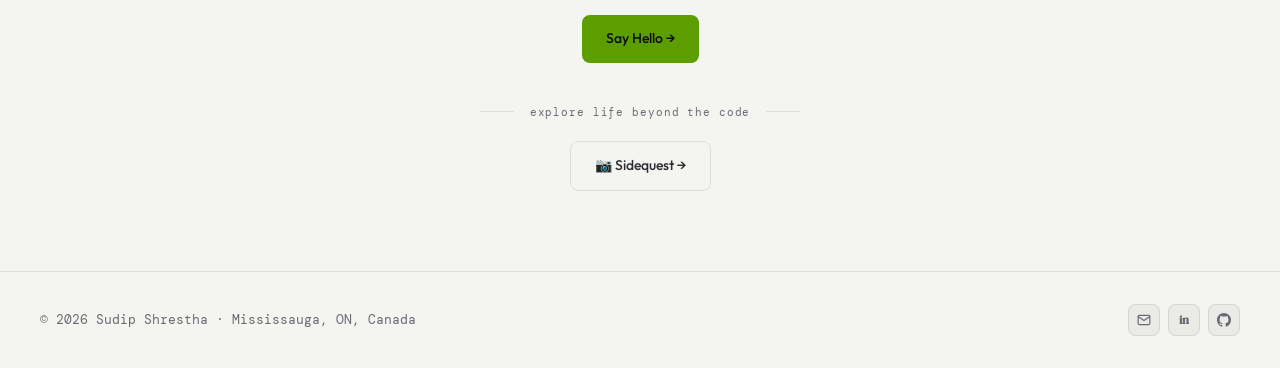
==== commit 2f8746ff: "bug fixes, and email bot fixed" ====
--- a/index.html
+++ b/index.html
@@ -4,27 +4,33 @@
   <meta charset="UTF-8" />
   <meta name="viewport" content="width=device-width, initial-scale=1.0, viewport-fit=cover" />
   <title>Sudip Shrestha - Portfolio</title>
-  <meta name="description" content="Sudip Shrestha - Data Analyst & AI Engineer based in Mississauga, ON. Built detector software at PSI Switzerland, contributed to NASA's Eclipse Mega Movie, and ships AI-powered systems from RL to production." />
+  <meta name="description" content="Sudip Shrestha - Data Analyst &amp; AI Engineer based in Mississauga, ON. Built detector software at PSI Switzerland, contributed to NASA's Eclipse Mega Movie, and ships AI-powered systems from RL to production." />
   <meta name="keywords" content="Sudip Shrestha, Data Analyst, AI Engineer, Software Engineer, Machine Learning, Data Engineering, Data Science" />
   <meta name="robots" content="index,follow" />
   <meta name="author" content="Sudip Shrestha, sudip70" />
   <meta name="language" content="English" />
   <meta name="revisit-after" content="7 days" />
+  <link rel="canonical" href="https://sudip70.github.io/" />
+  <link rel="preconnect" href="https://fonts.googleapis.com" />
+  <link rel="preconnect" href="https://fonts.gstatic.com" crossorigin />
+  <link rel="stylesheet" href="https://fonts.googleapis.com/css2?family=DM+Serif+Display:ital@0;1&family=DM+Mono:wght@300;400;500&family=Outfit:wght@300;400;500;600&display=swap" />
 
     <!-- Social Media Meta Tags -->
   <meta property="og:title" content="Sudip Shrestha - Portfolio" />
-  <meta property="og:description" content="Sudip Shrestha - Data Analyst & AI Engineer based in Mississauga, ON. Built detector software at PSI Switzerland, contributed to NASA's Eclipse Mega Movie, and ships AI-powered systems from RL to production." />
-  <meta property="og:image" content="https://sudip70.github.io/thumbnail.png" />
-  <meta property="og:image:width" content="1200" />
-  <meta property="og:image:height" content="630" />
+  <meta property="og:description" content="Sudip Shrestha - Data Analyst &amp; AI Engineer based in Mississauga, ON. Built detector software at PSI Switzerland, contributed to NASA's Eclipse Mega Movie, and ships AI-powered systems from RL to production." />
+  <meta property="og:image" content="https://sudip70.github.io/images/project/globalstats.png" />
+  <meta property="og:image:width" content="1280" />
+  <meta property="og:image:height" content="652" />
   <meta property="og:image:type" content="image/png" />
+  <meta property="og:image:alt" content="Sudip Shrestha portfolio preview" />
   <meta property="og:url" content="https://sudip70.github.io/" />
   <meta property="og:type" content="website" />
 
   <meta name="twitter:card" content="summary_large_image" />
   <meta name="twitter:title" content="Sudip Shrestha - Portfolio" />
-  <meta name="twitter:description" content="Sudip Shrestha - Data Analyst & AI Engineer based in Mississauga, ON. Built detector software at PSI Switzerland, contributed to NASA's Eclipse Mega Movie, and ships AI-powered systems from RL to production." />
-  <meta property="twitter:image" content="https://sudip70.github.io/thumbnail.png" />
+  <meta name="twitter:description" content="Sudip Shrestha - Data Analyst &amp; AI Engineer based in Mississauga, ON. Built detector software at PSI Switzerland, contributed to NASA's Eclipse Mega Movie, and ships AI-powered systems from RL to production." />
+  <meta name="twitter:image" content="https://sudip70.github.io/images/project/globalstats.png" />
+  <meta name="twitter:image:alt" content="Sudip Shrestha portfolio preview" />
 
     <!-- Mobile Web Application Meta -->
   <meta name="mobile-web-app-title" content="Sudip Shrestha - Portfolio" />
@@ -36,8 +42,8 @@
   <script defer src="https://cloud.umami.is/script.js" data-website-id="39a871e4-0554-4159-bb8d-2d2ced68bd07"></script>
 </head>
 <body>
-  <div class="nav-drawer-backdrop" id="nav-backdrop" onclick="closeDrawer()"></div>
-  <div class="nav-drawer" id="nav-drawer">
+  <div class="nav-drawer-backdrop" id="nav-backdrop" onclick="closeDrawer()" aria-hidden="true" hidden></div>
+  <div class="nav-drawer" id="nav-drawer" aria-hidden="true" hidden>
     <div class="nav-drawer-close">
       <span>Navigation</span>
     </div>
@@ -63,7 +69,7 @@
       </ul>
       <div class="nav-actions">
         <button class="theme-toggle" id="theme-toggle" onclick="toggleTheme()" aria-label="Toggle theme"></button>
-        <button class="nav-menu-btn" id="nav-menu-btn" onclick="toggleDrawer()" aria-label="Toggle menu">
+        <button class="nav-menu-btn" id="nav-menu-btn" type="button" onclick="toggleDrawer()" aria-label="Toggle menu" aria-controls="nav-drawer" aria-expanded="false">
           <span class="hamburger"></span>
         </button>
       </div>
--- a/style.css
+++ b/style.css
@@ -1,5 +1,3 @@
-@import url('https://fonts.googleapis.com/css2?family=DM+Serif+Display:ital@0;1&family=DM+Mono:wght@300;400;500&family=Outfit:wght@300;400;500;600&display=swap');
-
 *, *::before, *::after { box-sizing: border-box; margin: 0; padding: 0; }
 
 /* ── DARK THEME (default) ── */
@@ -37,13 +35,38 @@
 
 html { scroll-behavior: smooth; }
 
-/* Smooth theme transitions */
-*, *::before, *::after {
+/* Smooth theme transitions on interactive UI surfaces */
+body,
+nav,
+footer,
+.nav-logo,
+.nav-links a,
+.nav-drawer,
+.nav-drawer-links a,
+.card,
+.stat-card,
+.exp-row,
+.proj-card,
+.proj-icon-lg,
+.tag,
+.proj-card .t,
+.btn,
+.footer-link,
+.theme-toggle,
+.nav-menu-btn,
+.filter-btn,
+.proj-links a,
+.proj-links button,
+.contact-form,
+.contact-item,
+.form-group input,
+.form-group textarea,
+.form-group select,
+.photo-item,
+.photo-caption,
+.overlay-tag {
   transition: background-color 0.25s ease, border-color 0.25s ease, color 0.15s ease;
 }
-
-/* But not animations */
-.fade-up { transition: none !important; }
 
 body {
   background: var(--bg);
@@ -379,7 +402,7 @@
   position: fixed;
   inset: 0;
   pointer-events: none;
-  z-index: 999;
+  z-index: 1;
   opacity: 0.025;
   background-image: url("data:image/svg+xml,%3Csvg viewBox='0 0 256 256' xmlns='http://www.w3.org/2000/svg'%3E%3Cfilter id='noise'%3E%3CfeTurbulence type='fractalNoise' baseFrequency='0.9' numOctaves='4' stitchTiles='stitch'/%3E%3C/filter%3E%3Crect width='100%25' height='100%25' filter='url(%23noise)'/%3E%3C/svg%3E");
 }
@@ -827,6 +850,14 @@
 .form-success h3 { font-size: 22px; margin-bottom: 8px; color: var(--heading); }
 .form-success p  { font-size: 14px; color: var(--muted); }
 
+.form-honeypot {
+  position: absolute;
+  left: -10000px;
+  width: 1px;
+  height: 1px;
+  overflow: hidden;
+}
+
 .form-error {
   display: none;
   margin-top: 12px;
@@ -1136,6 +1167,8 @@
   grid-template-columns: repeat(auto-fill, minmax(320px, 1fr));
   gap: 24px;
 }
+
+.is-hidden { display: none !important; }
 
 .filter-bar {
   display: flex;
@@ -1664,6 +1697,7 @@
 /* ── MOBILE ── */
 @media (max-width: 900px) {
   .masonry { grid-template-columns: repeat(2, 1fr); }
+  .projects-grid--featured { grid-template-columns: 1fr; }
 }
 
 @media (max-width: 768px) {
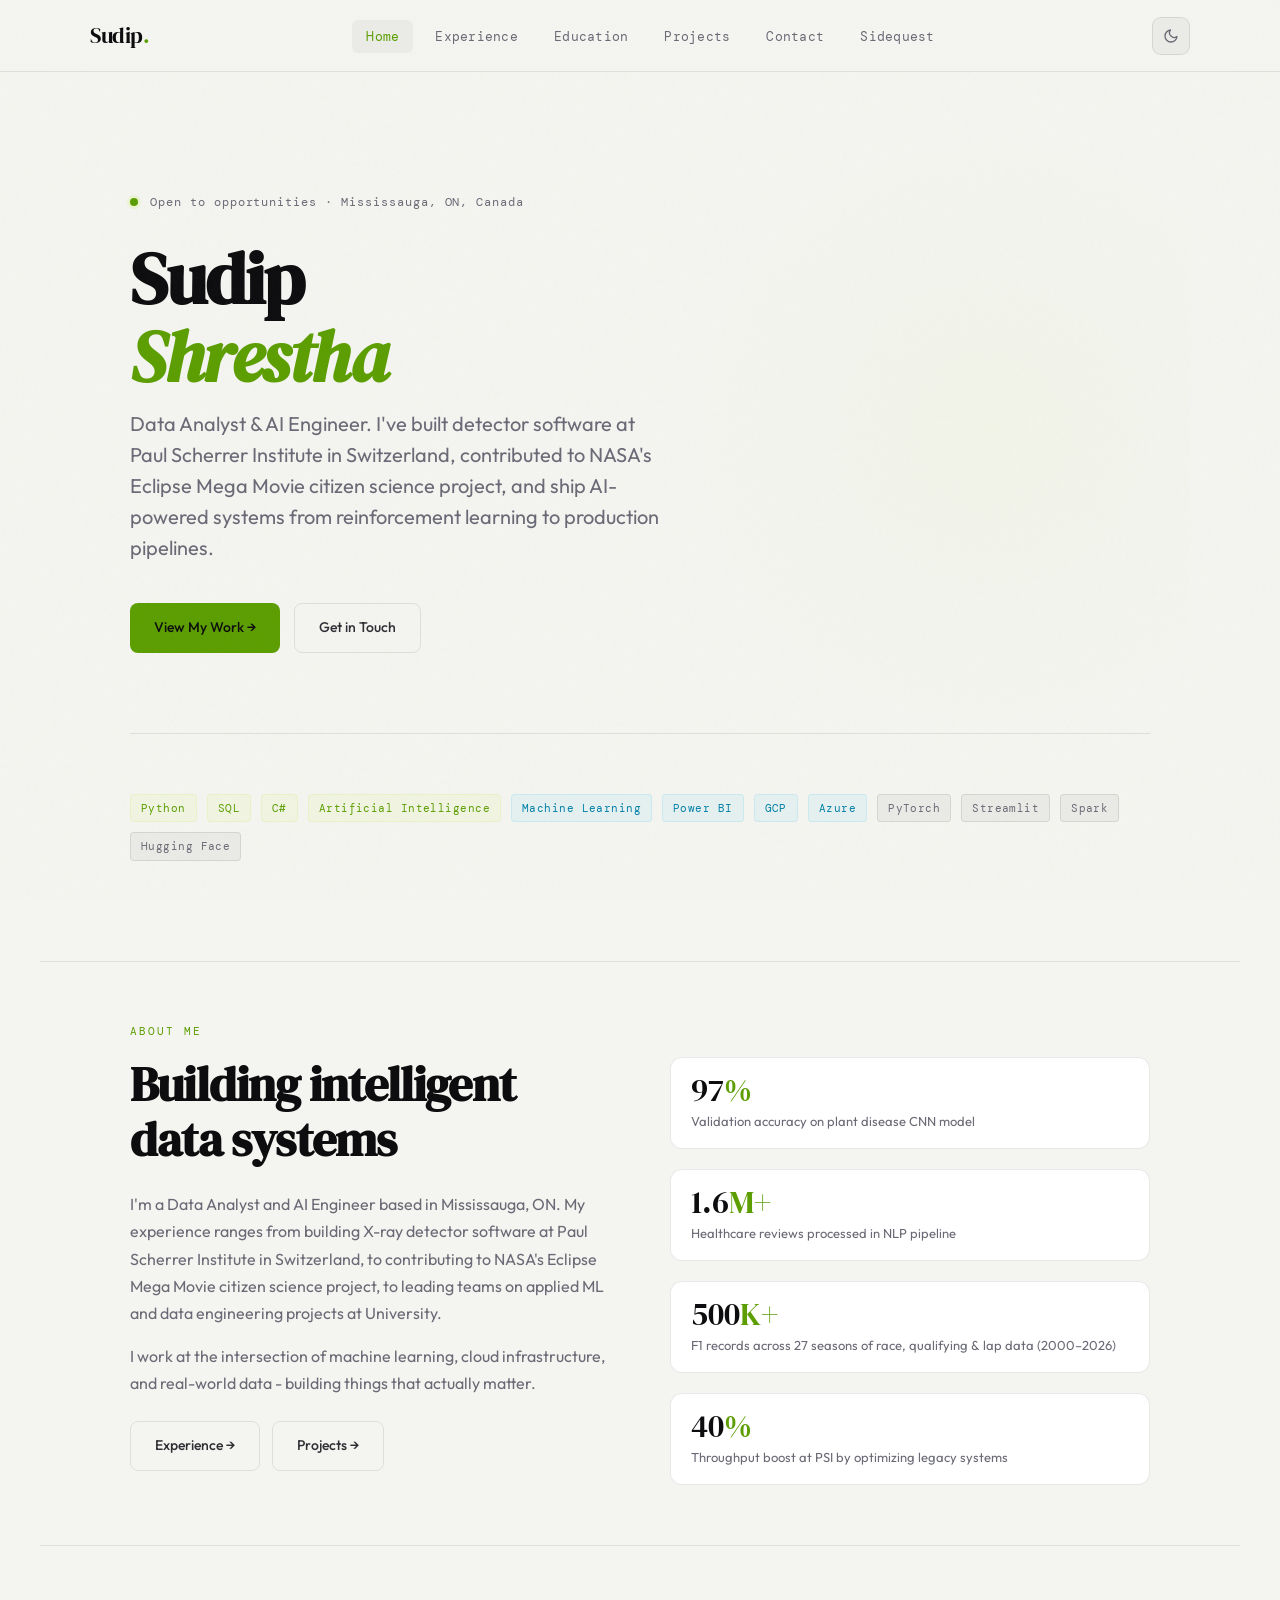
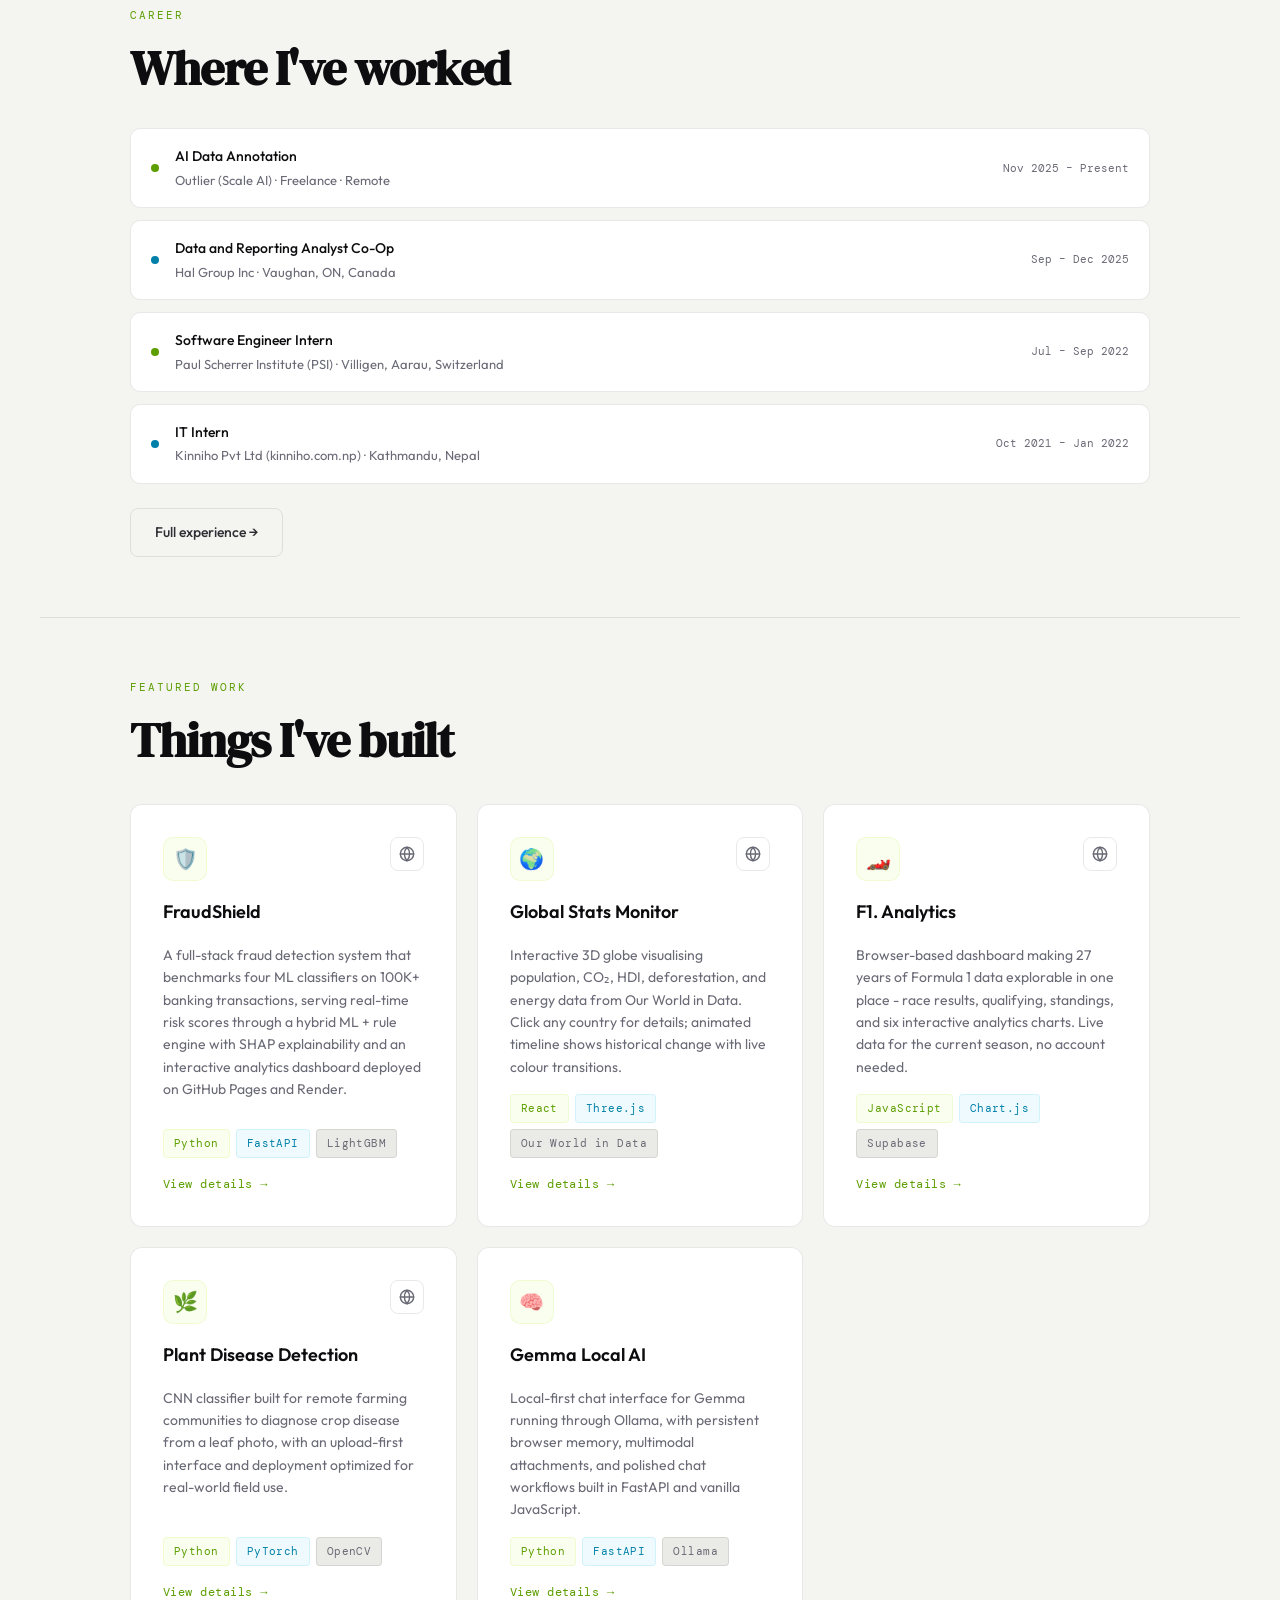
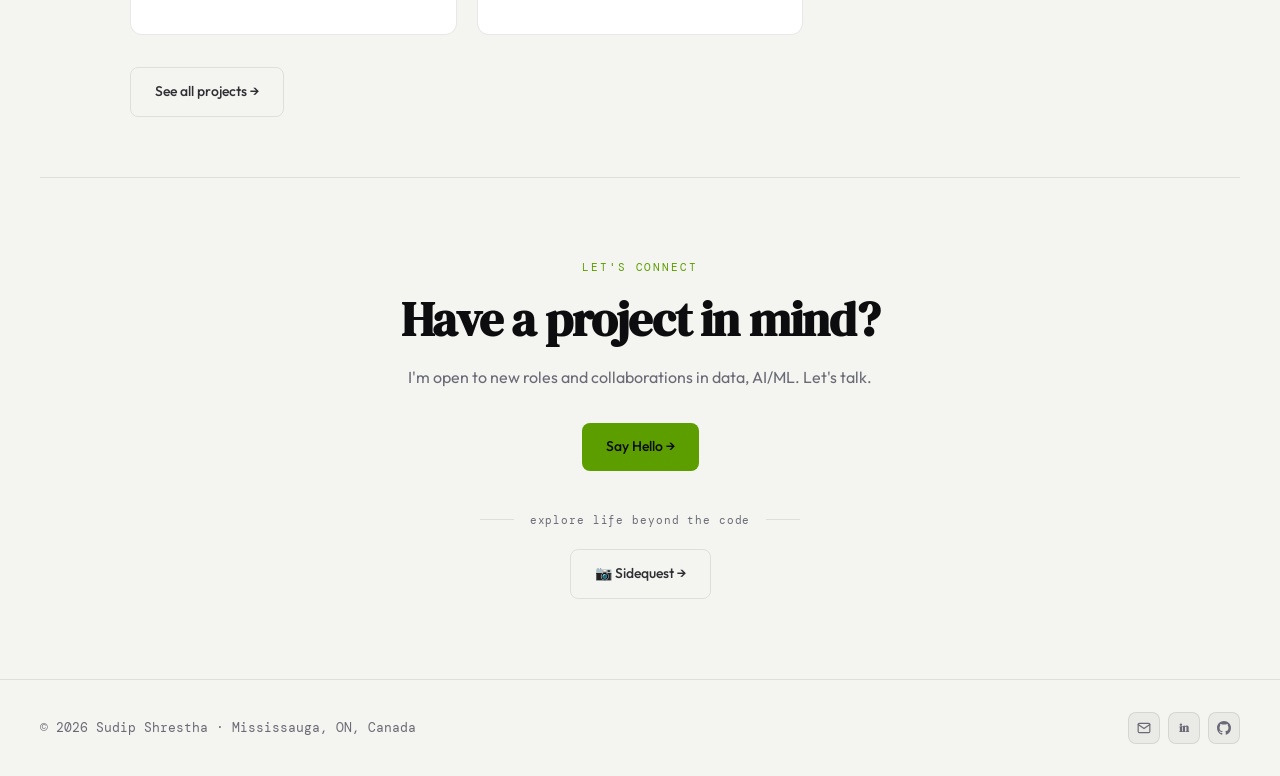
==== commit 305a9cea: "gemma added, updated project links" ====
--- a/index.html
+++ b/index.html
@@ -193,7 +193,7 @@
       <h2>Things I've built</h2>
       <div class="project-grid">
 
-        <!-- MarketMind -->
+        <!-- FraudShield -->
         <div class="proj-card fade-up d1">
           
           <div class="proj-header">
@@ -207,7 +207,7 @@
           <h3>FraudShield</h3>
           <p>A full-stack fraud detection system that benchmarks four ML classifiers on 100K+ banking transactions, serving real-time risk scores through a hybrid ML + rule engine with SHAP explainability and an interactive analytics dashboard deployed on GitHub Pages and Render.</p>
           <div class="proj-tags"><span class="tag">Python</span><span class="tag blue">FastAPI</span><span class="tag neutral">LightGBM</span></div>
-          <a class="proj-link" href="https://sudip70.github.io/fraudshield/" target="_blank" rel="noopener">View project →</a>
+          <a class="proj-link" href="projects.html#fraudshield">View details →</a>
         </div>
 
         <!-- Global Stats Monitor -->
@@ -223,7 +223,7 @@
           <h3>Global Stats Monitor</h3>
           <p>Interactive 3D globe visualising population, CO₂, HDI, deforestation, and energy data from Our World in Data. Click any country for details; animated timeline shows historical change with live colour transitions.</p>
           <div class="proj-tags"><span class="tag">React</span><span class="tag blue">Three.js</span><span class="tag neutral">Our World in Data</span></div>
-          <a class="proj-link" href="https://sudip70.github.io/stats/" target="_blank" rel="noopener">View project →</a>
+          <a class="proj-link" href="projects.html#global-stats-monitor">View details →</a>
         </div>
 
         <!-- F1 Analytics -->
@@ -239,7 +239,34 @@
           <h3>F1. Analytics</h3>
           <p>Browser-based dashboard making 27 years of Formula 1 data explorable in one place - race results, qualifying, standings, and six interactive analytics charts. Live data for the current season, no account needed.</p>
           <div class="proj-tags"><span class="tag">JavaScript</span><span class="tag blue">Chart.js</span><span class="tag neutral">Supabase</span></div>
-          <a class="proj-link" href="https://sudip70.github.io/f1/" target="_blank" rel="noopener">View project →</a>
+          <a class="proj-link" href="projects.html#f1-analytics">View details →</a>
+        </div>
+
+        <!-- Plant Disease Detection -->
+        <div class="proj-card fade-up d4">
+          <div class="proj-header">
+            <div class="proj-icon">🌿</div>
+            <div class="proj-links">
+              <a href="https://sudip70.github.io/farmai/" target="_blank" rel="noopener" title="Live Site">
+                <svg width="14" height="14" viewBox="0 0 24 24" fill="none" stroke="currentColor" stroke-width="2" stroke-linecap="round" stroke-linejoin="round"><circle cx="12" cy="12" r="10"/><line x1="2" y1="12" x2="22" y2="12"/><path d="M12 2a15.3 15.3 0 0 1 4 10 15.3 15.3 0 0 1-4 10 15.3 15.3 0 0 1-4-10 15.3 15.3 0 0 1 4-10z"/></svg>
+              </a>
+            </div>
+          </div>
+          <h3>Plant Disease Detection</h3>
+          <p>CNN classifier built for remote farming communities to diagnose crop disease from a leaf photo, with an upload-first interface and deployment optimized for real-world field use.</p>
+          <div class="proj-tags"><span class="tag">Python</span><span class="tag blue">PyTorch</span><span class="tag neutral">OpenCV</span></div>
+          <a class="proj-link" href="projects.html#plant-disease-detection">View details →</a>
+        </div>
+
+        <!-- Gemma Local AI -->
+        <div class="proj-card fade-up d5">
+          <div class="proj-header">
+            <div class="proj-icon">🧠</div>
+          </div>
+          <h3>Gemma Local AI</h3>
+          <p>Local-first chat interface for Gemma running through Ollama, with persistent browser memory, multimodal attachments, and polished chat workflows built in FastAPI and vanilla JavaScript.</p>
+          <div class="proj-tags"><span class="tag">Python</span><span class="tag blue">FastAPI</span><span class="tag neutral">Ollama</span></div>
+          <a class="proj-link" href="projects.html#gemma-local-ai">View details →</a>
         </div>
 
       </div>
--- a/style.css
+++ b/style.css
@@ -611,7 +611,7 @@
 
 .proj-link:hover { color: #d8ff70; }
 
-/* ── PROJECT GRID — index (3 cards) ── */
+/* ── PROJECT GRID — index featured cards ── */
 .project-grid {
   display: grid;
   grid-template-columns: repeat(auto-fill, minmax(300px, 1fr));
@@ -1823,6 +1823,16 @@
   transition: opacity 0.28s ease;
 }
 
+#gemma-local-ai .proj-demo {
+  background: #0d0d0f;
+}
+
+#gemma-local-ai .proj-demo-poster {
+  object-fit: contain;
+  object-position: center;
+  background: #0d0d0f;
+}
+
 .proj-card:hover .proj-demo-poster { transform: scale(1.02); }
 
 .proj-demo.is-playing .proj-demo-poster {
@@ -1913,6 +1923,12 @@
   background: var(--accent);
   box-shadow: 0 0 0 2px rgba(200,240,96,0.25);
   animation: pulse 2s ease infinite;
+}
+
+.proj-live-badge--local .proj-live-dot {
+  background: var(--accent2);
+  box-shadow: 0 0 0 2px rgba(96,208,240,0.22);
+  animation: none;
 }
 
 .proj-card-body {
@@ -1960,6 +1976,10 @@
   opacity: 0.7;
 }
 
+.proj-card[id] {
+  scroll-margin-top: calc(var(--nav-h) + 24px);
+}
+
 @media (max-width: 768px) {
   .projects-grid--featured { grid-template-columns: 1fr; }
   .proj-demo {
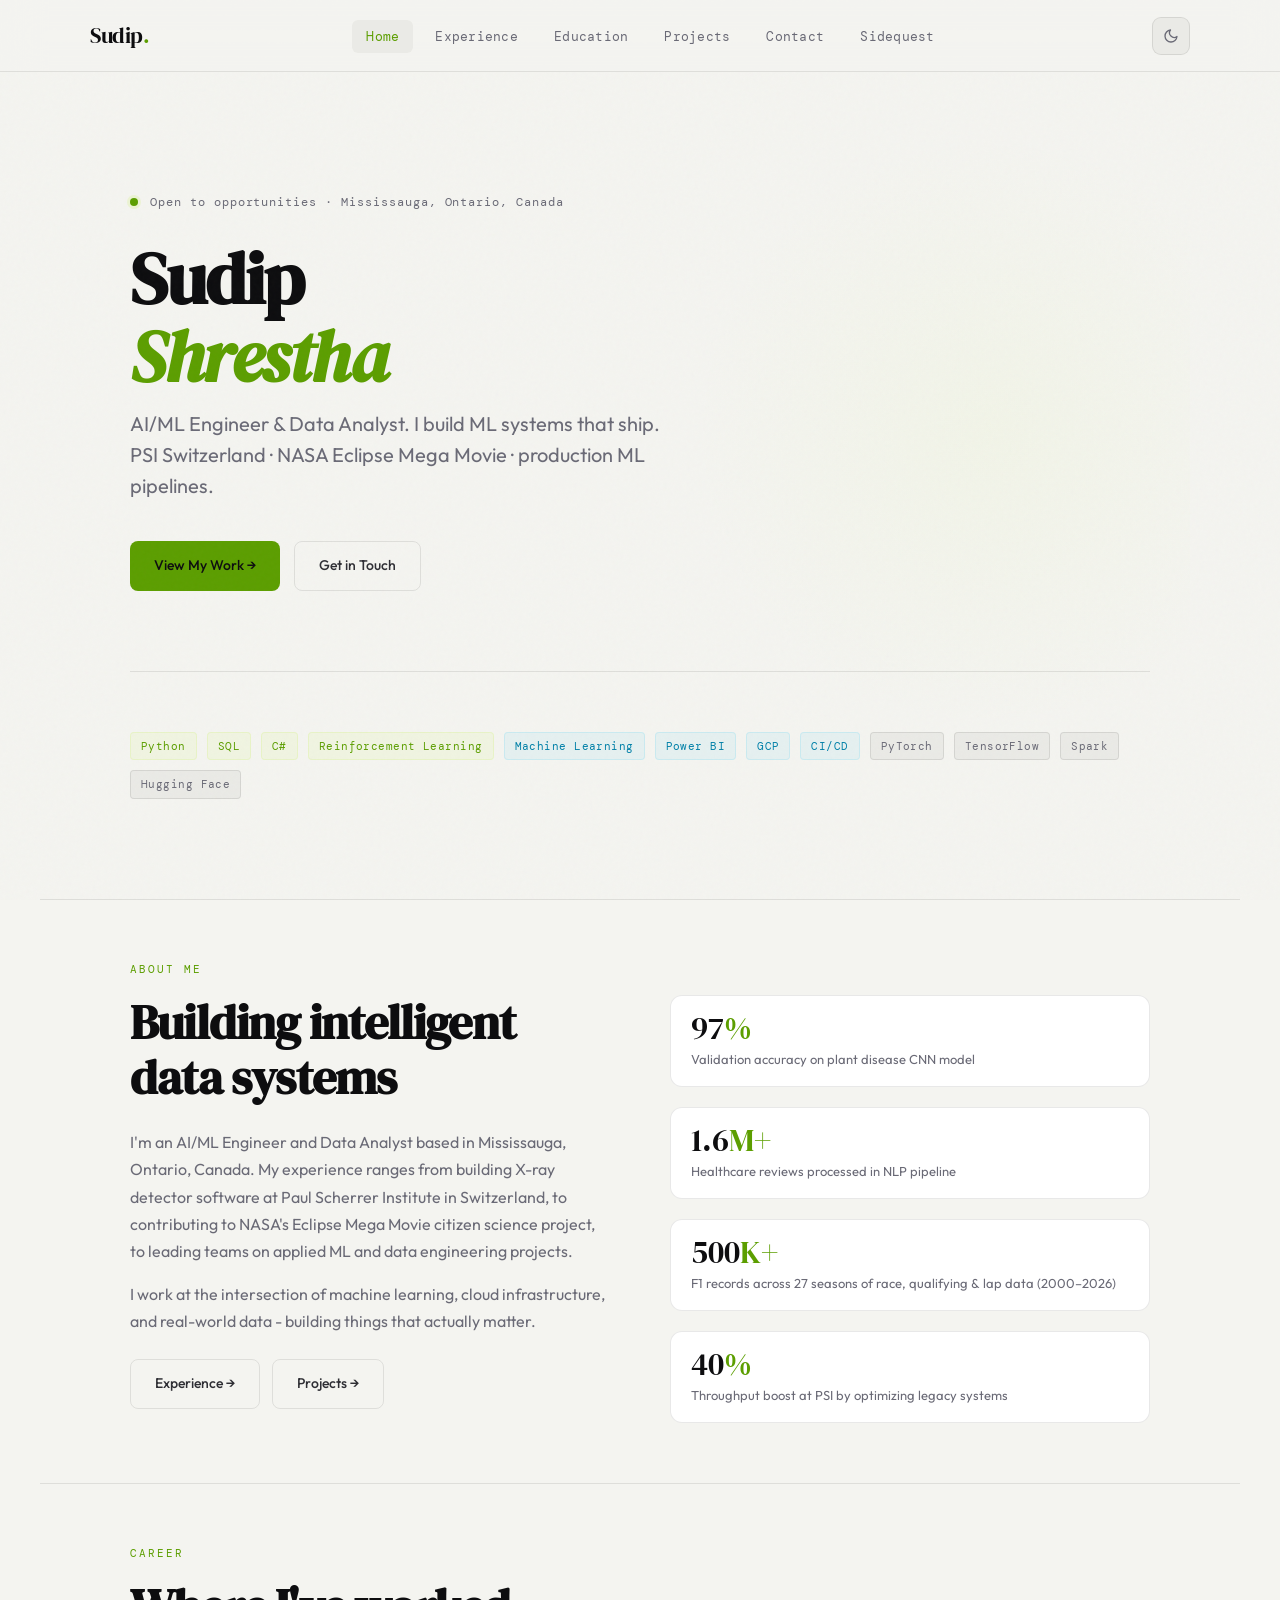
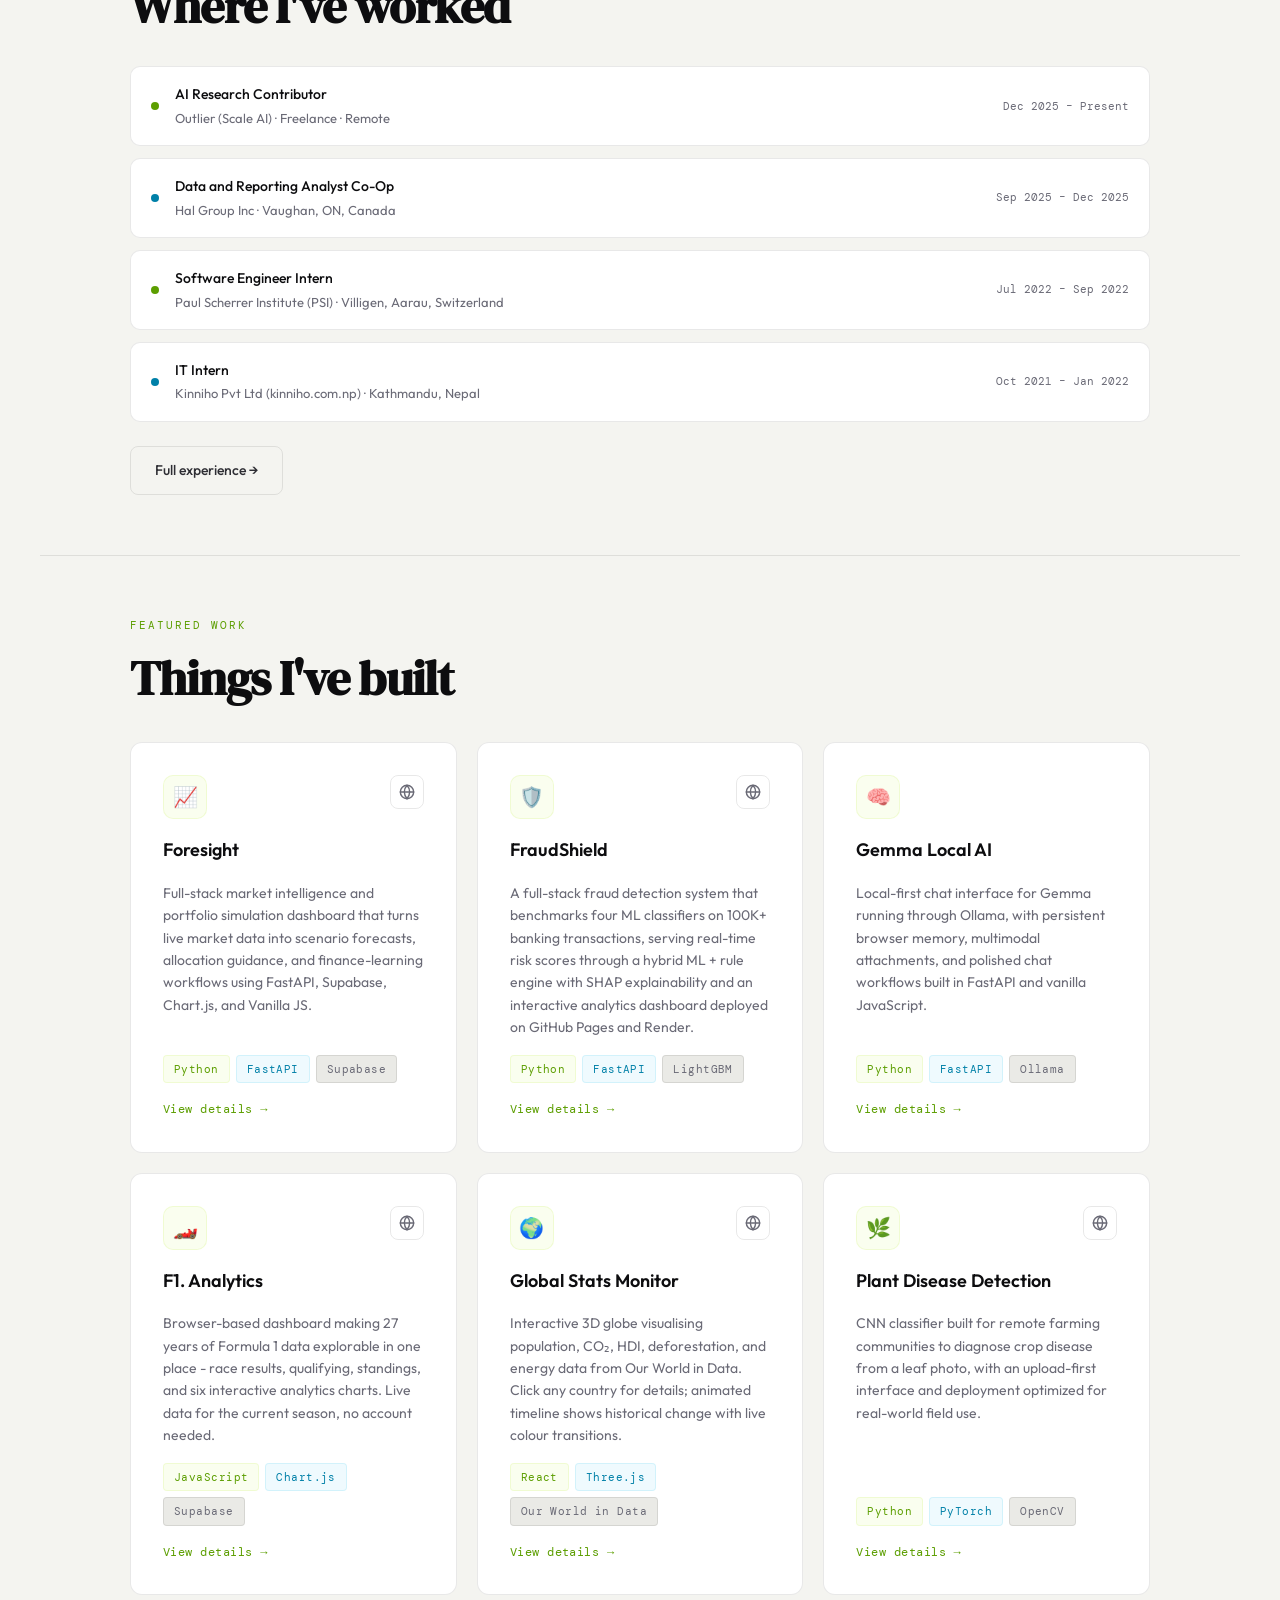
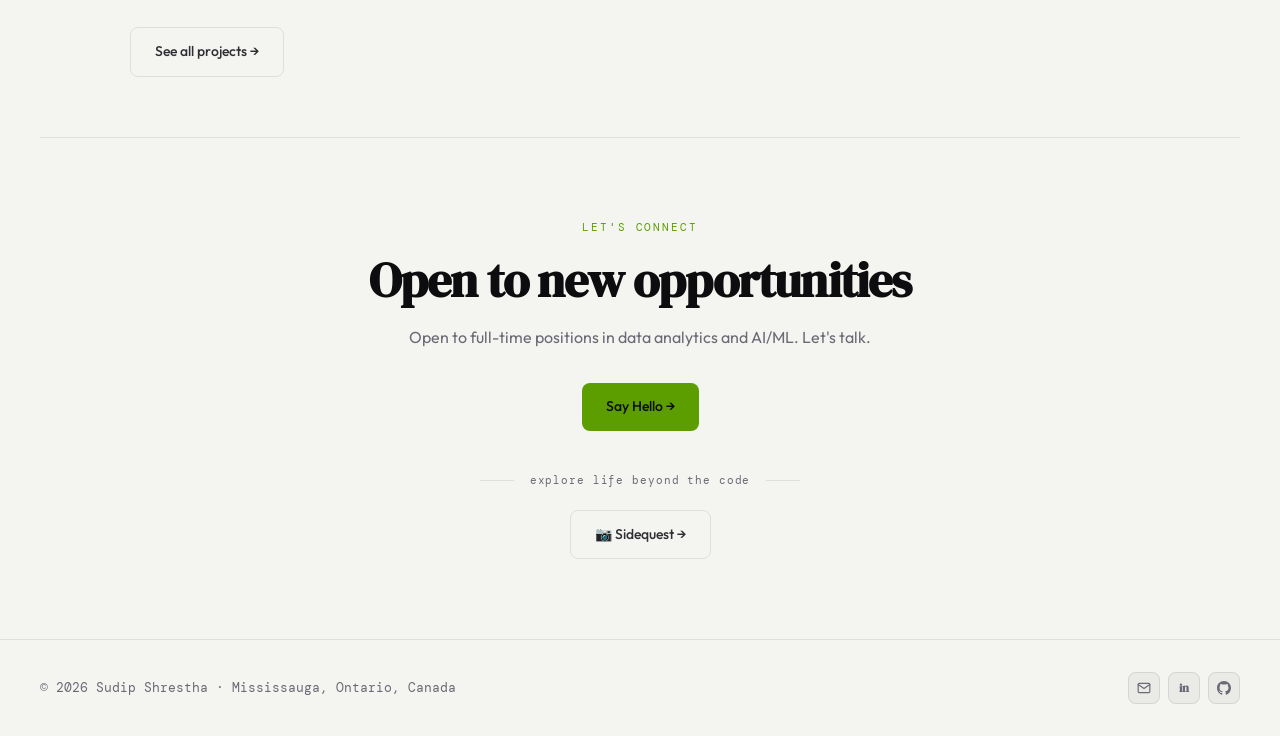
==== commit 572cab77: "foresight project added, more focused details, demo" ====
--- a/index.html
+++ b/index.html
@@ -4,7 +4,7 @@
   <meta charset="UTF-8" />
   <meta name="viewport" content="width=device-width, initial-scale=1.0, viewport-fit=cover" />
   <title>Sudip Shrestha - Portfolio</title>
-  <meta name="description" content="Sudip Shrestha - Data Analyst &amp; AI Engineer based in Mississauga, ON. Built detector software at PSI Switzerland, contributed to NASA's Eclipse Mega Movie, and ships AI-powered systems from RL to production." />
+  <meta name="description" content="Sudip Shrestha - AI/ML Engineer &amp; Data Analyst based in Mississauga, Ontario. Built detector software at PSI Switzerland, contributed to NASA's Eclipse Mega Movie, and ships AI-powered systems from RL to production." />
   <meta name="keywords" content="Sudip Shrestha, Data Analyst, AI Engineer, Software Engineer, Machine Learning, Data Engineering, Data Science" />
   <meta name="robots" content="index,follow" />
   <meta name="author" content="Sudip Shrestha, sudip70" />
@@ -17,7 +17,7 @@
 
     <!-- Social Media Meta Tags -->
   <meta property="og:title" content="Sudip Shrestha - Portfolio" />
-  <meta property="og:description" content="Sudip Shrestha - Data Analyst &amp; AI Engineer based in Mississauga, ON. Built detector software at PSI Switzerland, contributed to NASA's Eclipse Mega Movie, and ships AI-powered systems from RL to production." />
+  <meta property="og:description" content="Sudip Shrestha - AI/ML Engineer &amp; Data Analyst based in Mississauga, Ontario. Built detector software at PSI Switzerland, contributed to NASA's Eclipse Mega Movie, and ships AI-powered systems from RL to production." />
   <meta property="og:image" content="https://sudip70.github.io/images/project/globalstats.png" />
   <meta property="og:image:width" content="1280" />
   <meta property="og:image:height" content="652" />
@@ -28,7 +28,7 @@
 
   <meta name="twitter:card" content="summary_large_image" />
   <meta name="twitter:title" content="Sudip Shrestha - Portfolio" />
-  <meta name="twitter:description" content="Sudip Shrestha - Data Analyst &amp; AI Engineer based in Mississauga, ON. Built detector software at PSI Switzerland, contributed to NASA's Eclipse Mega Movie, and ships AI-powered systems from RL to production." />
+  <meta name="twitter:description" content="Sudip Shrestha - AI/ML Engineer &amp; Data Analyst based in Mississauga, Ontario. Built detector software at PSI Switzerland, contributed to NASA's Eclipse Mega Movie, and ships AI-powered systems from RL to production." />
   <meta name="twitter:image" content="https://sudip70.github.io/images/project/globalstats.png" />
   <meta name="twitter:image:alt" content="Sudip Shrestha portfolio preview" />
 
@@ -81,11 +81,12 @@
       <div class="glow"></div>
       <div class="hero-eyebrow fade-up d1">
         <div class="status-dot"></div>
-        <span>Open to opportunities · Mississauga, ON, Canada</span>
+        <span>Open to opportunities · Mississauga, Ontario, Canada</span>
       </div>
       <h1 class="fade-up d2">Sudip<br /><em>Shrestha</em></h1>
       <p class="hero-sub fade-up d3">
-        Data Analyst & AI Engineer. I've built detector software at Paul Scherrer Institute in Switzerland, contributed to NASA's Eclipse Mega Movie citizen science project, and ship AI-powered systems from reinforcement learning to production pipelines.
+        AI/ML Engineer &amp; Data Analyst. I build ML systems that ship.<br />
+        PSI Switzerland · NASA Eclipse Mega Movie · production ML pipelines.
       </p>
       <div class="hero-cta fade-up d4">
         <a class="btn btn-primary" href="projects.html">View My Work →</a>
@@ -95,13 +96,13 @@
         <span class="tag">Python</span>
         <span class="tag">SQL</span>
         <span class="tag">C#</span>
-        <span class="tag">Artificial Intelligence</span>
+        <span class="tag">Reinforcement Learning</span>
         <span class="tag blue">Machine Learning</span>
         <span class="tag blue">Power BI</span>
         <span class="tag blue">GCP</span>
-        <span class="tag blue">Azure</span>
+        <span class="tag blue">CI/CD</span>
         <span class="tag neutral">PyTorch</span>
-        <span class="tag neutral">Streamlit</span>
+        <span class="tag neutral">TensorFlow</span>
         <span class="tag neutral">Spark</span>
         <span class="tag neutral">Hugging Face</span>
       </div>
@@ -114,7 +115,7 @@
       <div class="about-split">
         <div class="about-left">
           <h2>Building intelligent<br />data systems</h2>
-          <p class="about-intro">I'm a Data Analyst and AI Engineer based in Mississauga, ON. My experience ranges from building X-ray detector software at Paul Scherrer Institute in Switzerland, to contributing to NASA's Eclipse Mega Movie citizen science project, to leading teams on applied ML and data engineering projects at University.</p>
+          <p class="about-intro">I'm an AI/ML Engineer and Data Analyst based in Mississauga, Ontario, Canada. My experience ranges from building X-ray detector software at Paul Scherrer Institute in Switzerland, to contributing to NASA's Eclipse Mega Movie citizen science project, to leading teams on applied ML and data engineering projects.</p>
           <p>I work at the intersection of machine learning, cloud infrastructure, and real-world data - building things that actually matter.</p>
           <div class="about-actions">
             <a class="btn btn-outline" href="experience.html">Experience →</a>
@@ -151,10 +152,10 @@
         <div class="exp-row fade-up d1">
           <div class="exp-dot"></div>
           <div>
-            <div class="exp-title">AI Data Annotation</div>
+            <div class="exp-title">AI Research Contributor</div>
             <div class="exp-company">Outlier (Scale AI) · Freelance · Remote</div>
           </div>
-          <div class="exp-date">Nov 2025 – Present</div>
+          <div class="exp-date">Dec 2025 – Present</div>
         </div>
         <div class="exp-row fade-up d2">
           <div class="exp-dot blue"></div>
@@ -162,7 +163,7 @@
             <div class="exp-title">Data and Reporting Analyst Co-Op</div>
             <div class="exp-company">Hal Group Inc · Vaughan, ON, Canada</div>
           </div>
-          <div class="exp-date">Sep – Dec 2025</div>
+          <div class="exp-date">Sep 2025 – Dec 2025</div>
         </div>
         <div class="exp-row fade-up d3">
           <div class="exp-dot"></div>
@@ -170,7 +171,7 @@
             <div class="exp-title">Software Engineer Intern</div>
             <div class="exp-company">Paul Scherrer Institute (PSI) · Villigen, Aarau, Switzerland</div>
           </div>
-          <div class="exp-date">Jul – Sep 2022</div>
+          <div class="exp-date">Jul 2022 – Sep 2022</div>
         </div>
         <div class="exp-row fade-up d4">
           <div class="exp-dot blue"></div>
@@ -193,8 +194,24 @@
       <h2>Things I've built</h2>
       <div class="project-grid">
 
+        <!-- Foresight -->
+        <div class="proj-card fade-up d1">
+          <div class="proj-header">
+            <div class="proj-icon">&#x1F4C8;</div>
+            <div class="proj-links">
+              <a href="https://sudip70.github.io/foresight/" target="_blank" rel="noopener" title="Live Site">
+                <svg width="14" height="14" viewBox="0 0 24 24" fill="none" stroke="currentColor" stroke-width="2" stroke-linecap="round" stroke-linejoin="round"><circle cx="12" cy="12" r="10"/><line x1="2" y1="12" x2="22" y2="12"/><path d="M12 2a15.3 15.3 0 0 1 4 10 15.3 15.3 0 0 1-4 10 15.3 15.3 0 0 1-4-10 15.3 15.3 0 0 1 4-10z"/></svg>
+              </a>
+            </div>
+          </div>
+          <h3>Foresight</h3>
+          <p>Full-stack market intelligence and portfolio simulation dashboard that turns live market data into scenario forecasts, allocation guidance, and finance-learning workflows using FastAPI, Supabase, Chart.js, and Vanilla JS.</p>
+          <div class="proj-tags"><span class="tag">Python</span><span class="tag blue">FastAPI</span><span class="tag neutral">Supabase</span></div>
+          <a class="proj-link" href="projects.html#foresight">View details →</a>
+        </div>
+
         <!-- FraudShield -->
-        <div class="proj-card fade-up d1">
+        <div class="proj-card fade-up d2">
           
           <div class="proj-header">
             <div class="proj-icon">🛡️</div>
@@ -210,8 +227,35 @@
           <a class="proj-link" href="projects.html#fraudshield">View details →</a>
         </div>
 
+        <!-- Gemma Local AI -->
+        <div class="proj-card fade-up d3">
+          <div class="proj-header">
+            <div class="proj-icon">🧠</div>
+          </div>
+          <h3>Gemma Local AI</h3>
+          <p>Local-first chat interface for Gemma running through Ollama, with persistent browser memory, multimodal attachments, and polished chat workflows built in FastAPI and vanilla JavaScript.</p>
+          <div class="proj-tags"><span class="tag">Python</span><span class="tag blue">FastAPI</span><span class="tag neutral">Ollama</span></div>
+          <a class="proj-link" href="projects.html#gemma-local-ai">View details →</a>
+        </div>
+
+        <!-- F1 Analytics -->
+        <div class="proj-card fade-up d4">
+          <div class="proj-header">
+            <div class="proj-icon">&#x1F3CE;&#xFE0F;</div>
+            <div class="proj-links">
+              <a href="https://sudip70.github.io/f1/" target="_blank" rel="noopener" title="Live Site">
+                <svg width="14" height="14" viewBox="0 0 24 24" fill="none" stroke="currentColor" stroke-width="2" stroke-linecap="round" stroke-linejoin="round"><circle cx="12" cy="12" r="10"/><line x1="2" y1="12" x2="22" y2="12"/><path d="M12 2a15.3 15.3 0 0 1 4 10 15.3 15.3 0 0 1-4 10 15.3 15.3 0 0 1-4-10 15.3 15.3 0 0 1 4-10z"/></svg>
+              </a>
+            </div>
+          </div>
+          <h3>F1. Analytics</h3>
+          <p>Browser-based dashboard making 27 years of Formula 1 data explorable in one place - race results, qualifying, standings, and six interactive analytics charts. Live data for the current season, no account needed.</p>
+          <div class="proj-tags"><span class="tag">JavaScript</span><span class="tag blue">Chart.js</span><span class="tag neutral">Supabase</span></div>
+          <a class="proj-link" href="projects.html#f1-analytics">View details →</a>
+        </div>
+
         <!-- Global Stats Monitor -->
-        <div class="proj-card fade-up d2">
+        <div class="proj-card fade-up d5">
           <div class="proj-header">
             <div class="proj-icon">&#x1F30D;</div>
             <div class="proj-links">
@@ -226,24 +270,8 @@
           <a class="proj-link" href="projects.html#global-stats-monitor">View details →</a>
         </div>
 
-        <!-- F1 Analytics -->
-        <div class="proj-card fade-up d3">
-          <div class="proj-header">
-            <div class="proj-icon">&#x1F3CE;&#xFE0F;</div>
-            <div class="proj-links">
-              <a href="https://sudip70.github.io/f1/" target="_blank" rel="noopener" title="Live Site">
-                <svg width="14" height="14" viewBox="0 0 24 24" fill="none" stroke="currentColor" stroke-width="2" stroke-linecap="round" stroke-linejoin="round"><circle cx="12" cy="12" r="10"/><line x1="2" y1="12" x2="22" y2="12"/><path d="M12 2a15.3 15.3 0 0 1 4 10 15.3 15.3 0 0 1-4 10 15.3 15.3 0 0 1-4-10 15.3 15.3 0 0 1 4-10z"/></svg>
-              </a>
-            </div>
-          </div>
-          <h3>F1. Analytics</h3>
-          <p>Browser-based dashboard making 27 years of Formula 1 data explorable in one place - race results, qualifying, standings, and six interactive analytics charts. Live data for the current season, no account needed.</p>
-          <div class="proj-tags"><span class="tag">JavaScript</span><span class="tag blue">Chart.js</span><span class="tag neutral">Supabase</span></div>
-          <a class="proj-link" href="projects.html#f1-analytics">View details →</a>
-        </div>
-
         <!-- Plant Disease Detection -->
-        <div class="proj-card fade-up d4">
+        <div class="proj-card fade-up d5">
           <div class="proj-header">
             <div class="proj-icon">🌿</div>
             <div class="proj-links">
@@ -258,17 +286,6 @@
           <a class="proj-link" href="projects.html#plant-disease-detection">View details →</a>
         </div>
 
-        <!-- Gemma Local AI -->
-        <div class="proj-card fade-up d5">
-          <div class="proj-header">
-            <div class="proj-icon">🧠</div>
-          </div>
-          <h3>Gemma Local AI</h3>
-          <p>Local-first chat interface for Gemma running through Ollama, with persistent browser memory, multimodal attachments, and polished chat workflows built in FastAPI and vanilla JavaScript.</p>
-          <div class="proj-tags"><span class="tag">Python</span><span class="tag blue">FastAPI</span><span class="tag neutral">Ollama</span></div>
-          <a class="proj-link" href="projects.html#gemma-local-ai">View details →</a>
-        </div>
-
       </div>
       <div class="projects-more"><a class="btn btn-outline" href="projects.html">See all projects →</a></div>
     </section>
@@ -277,19 +294,19 @@
 
     <section class="cta-section">
       <p class="section-label">Let's connect</p>
-      <h2>Have a project in mind?</h2>
-      <p class="cta-desc">I'm open to new roles and collaborations in data, AI/ML. Let's talk.</p>
+      <h2>Open to new opportunities</h2>
+      <p class="cta-desc">Open to full-time positions in data analytics and AI/ML. Let's talk.</p>
       <a class="btn btn-primary" href="contact.html">Say Hello →</a>
       <div class="sidequest-divider">
         <span>explore life beyond the code</span>
       </div>
       <div class="sidequest-btn">
-        <a class="btn btn-outline" href="sidequest.html">📷  Sidequest →</a>
+        <a class="btn btn-outline" href="sidequest.html">📷 Sidequest →</a>
       </div>
     </section>
 
     <footer>
-      <span>&#169; 2026 Sudip Shrestha &#xB7; Mississauga, ON, Canada</span>
+      <span>&#169; 2026 Sudip Shrestha &#xB7; Mississauga, Ontario, Canada</span>
       <div class="footer-links">
         <a class="footer-link" href="mailto:sudipshrestha.ca@gmail.com" aria-label="Email">
           <svg width="14" height="14" viewBox="0 0 24 24" fill="none" stroke="currentColor" stroke-width="2" stroke-linecap="round" stroke-linejoin="round"><path d="M4 4h16c1.1 0 2 .9 2 2v12c0 1.1-.9 2-2 2H4c-1.1 0-2-.9-2-2V6c0-1.1.9-2 2-2z"/><polyline points="22,6 12,13 2,6"/></svg>
--- a/style.css
+++ b/style.css
@@ -662,28 +662,6 @@
   white-space: nowrap;
 }
 
-.sidequest-link {
-  display: inline-flex;
-  align-items: center;
-  gap: 8px;
-  margin-top: 16px;
-  font-family: 'DM Mono', monospace;
-  font-size: 12px;
-  color: var(--muted);
-  text-decoration: none;
-  letter-spacing: 0.06em;
-  padding: 10px 20px;
-  border: 1px solid var(--border);
-  border-radius: 8px;
-  transition: color 0.2s, border-color 0.2s;
-}
-
-.sidequest-link:hover {
-  color: var(--accent);
-  border-color: rgba(200,240,96,0.3);
-}
-
-.sidequest-link .sq-icon { font-size: 14px; }
 .sidequest-btn { margin-top: 20px; }
 
 /* ── CONTACT PAGE ── */
@@ -1190,8 +1168,7 @@
   letter-spacing: 0.04em;
 }
 
-.filter-btn:hover,
-.filter-btn.active {
+.filter-btn:hover {
   border-color: var(--accent);
   color: var(--accent);
   background: rgba(200,240,96,0.05);
@@ -1219,10 +1196,6 @@
   transition: transform 0.25s ease, box-shadow 0.25s ease, background-color 0.25s ease, border-color 0.25s ease;
 }
 
-.proj-icon-lg.blue {
-  background: var(--surface2);
-  border-color: var(--border);
-}
 
 .proj-links { display: flex; gap: 8px; }
 .proj-links--offset { margin-top: 18px; }
@@ -1276,6 +1249,17 @@
   box-shadow: 0 0 0 1px rgba(200,240,96,0.08);
 }
 
+.proj-links button:disabled,
+.proj-links button:disabled:hover,
+.proj-links button:disabled:focus-visible {
+  opacity: 0.5;
+  cursor: not-allowed;
+  border-color: var(--border);
+  background: var(--surface2);
+  color: var(--muted);
+  box-shadow: none;
+}
+
 .proj-card:hover .proj-icon-lg {
   background: rgba(200,240,96,0.08);
   border-color: rgba(200,240,96,0.22);
@@ -1283,11 +1267,6 @@
   transform: translateY(-1px);
 }
 
-.proj-advisor {
-  font-size: 12px;
-  color: var(--muted);
-  font-family: 'DM Mono', monospace;
-}
 
 .proj-date {
   font-family: 'DM Mono', monospace;
@@ -1728,8 +1707,7 @@
   .masonry { grid-template-columns: 1fr; }
 }
 /* ═══════════════════════════════════════════════════
-/* ═══════════════════════════════════════════════════
-   PROJECTS PAGE — append to the bottom of style.css
+   PROJECTS PAGE
 ═══════════════════════════════════════════════════ */
 
 .projects-section-label {
@@ -1863,6 +1841,7 @@
   background: linear-gradient(180deg, rgba(13,13,15,0.18), rgba(13,13,15,0.55));
 }
 
+
 .proj-demo.is-error .proj-demo-fallback { opacity: 1; }
 .proj-demo.is-error .proj-demo-poster { opacity: 1; }
 .proj-demo.is-error .proj-demo-video { opacity: 0; }
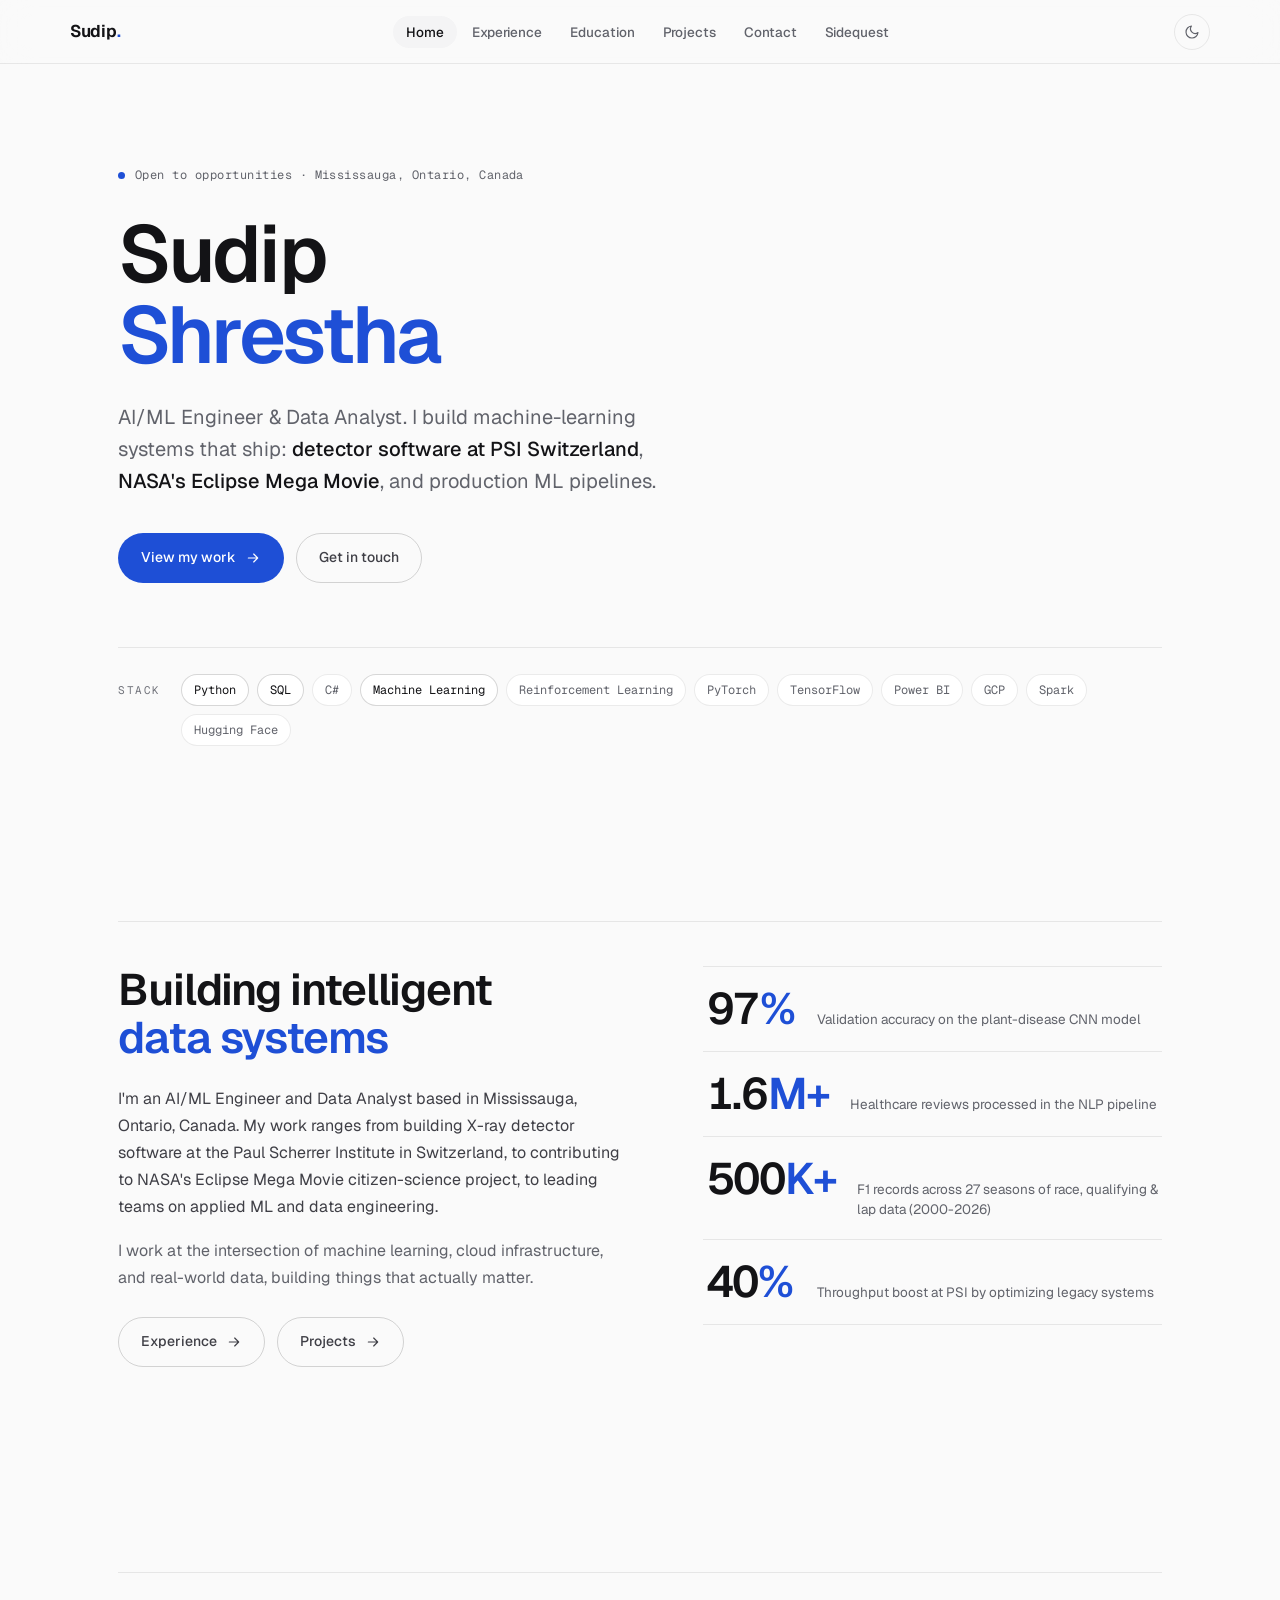
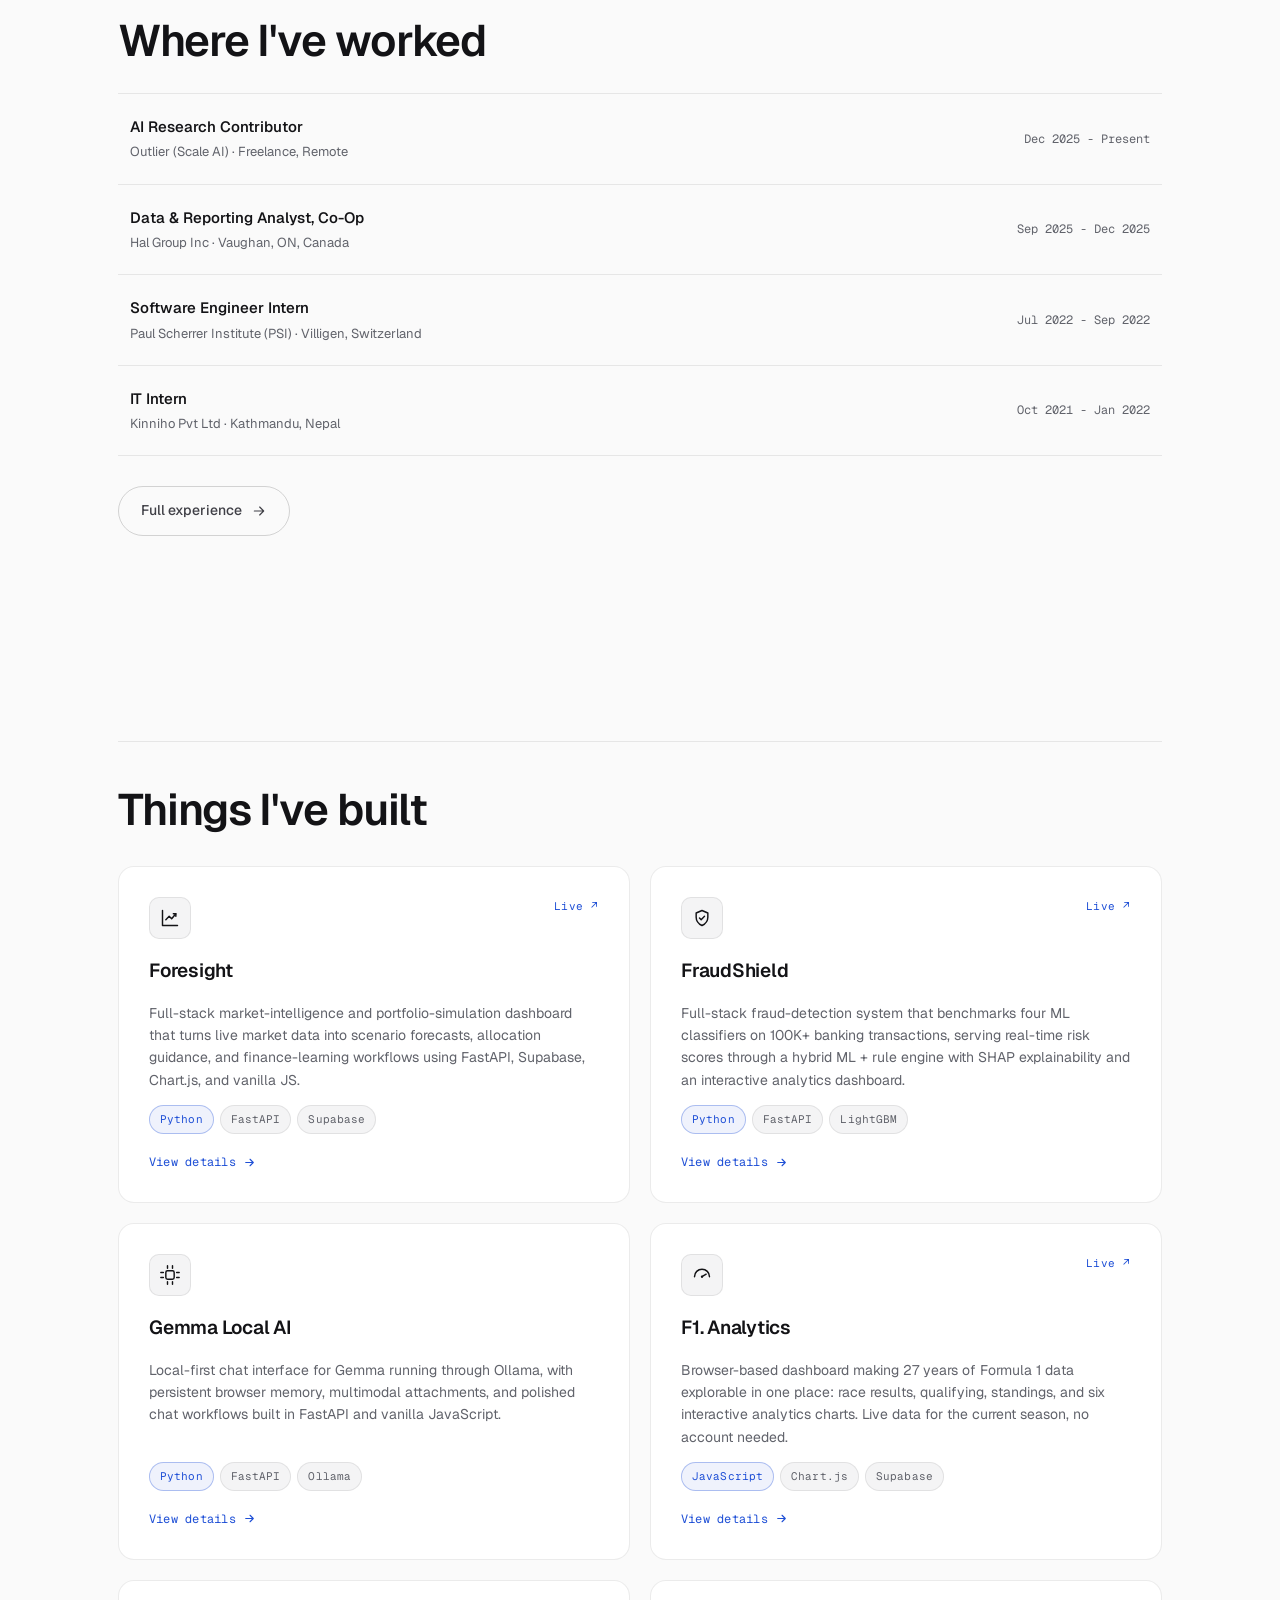
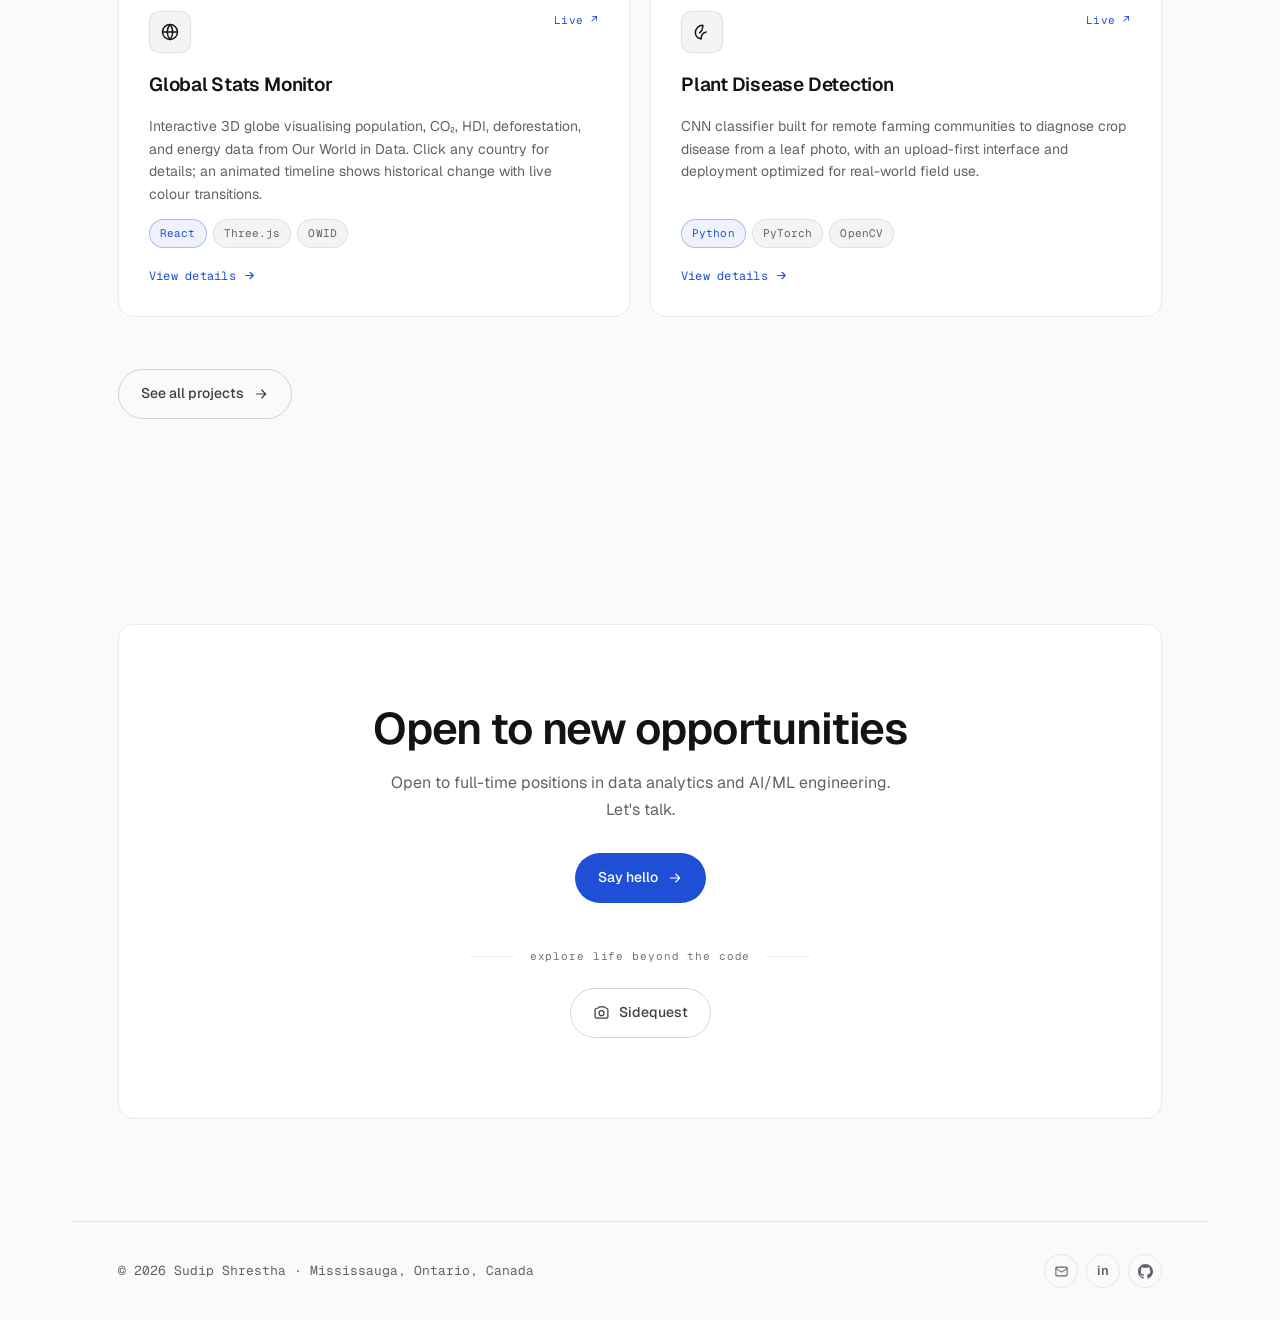
==== commit 0c1a06d5: "UI redesign, logo update, gitignore, code audit fixes - Full UI redesign: Geist font, cobalt accent," ====
--- a/index.html
+++ b/index.html
@@ -13,9 +13,9 @@
   <link rel="canonical" href="https://sudip70.github.io/" />
   <link rel="preconnect" href="https://fonts.googleapis.com" />
   <link rel="preconnect" href="https://fonts.gstatic.com" crossorigin />
-  <link rel="stylesheet" href="https://fonts.googleapis.com/css2?family=DM+Serif+Display:ital@0;1&family=DM+Mono:wght@300;400;500&family=Outfit:wght@300;400;500;600&display=swap" />
-
-    <!-- Social Media Meta Tags -->
+  <link rel="stylesheet" href="https://fonts.googleapis.com/css2?family=Geist:wght@400;500;600;700&family=Geist+Mono:wght@400;500&display=swap" />
+
+  <!-- Social Media Meta Tags -->
   <meta property="og:title" content="Sudip Shrestha - Portfolio" />
   <meta property="og:description" content="Sudip Shrestha - AI/ML Engineer &amp; Data Analyst based in Mississauga, Ontario. Built detector software at PSI Switzerland, contributed to NASA's Eclipse Mega Movie, and ships AI-powered systems from RL to production." />
   <meta property="og:image" content="https://sudip70.github.io/images/project/globalstats.png" />
@@ -25,14 +25,12 @@
   <meta property="og:image:alt" content="Sudip Shrestha portfolio preview" />
   <meta property="og:url" content="https://sudip70.github.io/" />
   <meta property="og:type" content="website" />
-
   <meta name="twitter:card" content="summary_large_image" />
   <meta name="twitter:title" content="Sudip Shrestha - Portfolio" />
   <meta name="twitter:description" content="Sudip Shrestha - AI/ML Engineer &amp; Data Analyst based in Mississauga, Ontario. Built detector software at PSI Switzerland, contributed to NASA's Eclipse Mega Movie, and ships AI-powered systems from RL to production." />
   <meta name="twitter:image" content="https://sudip70.github.io/images/project/globalstats.png" />
   <meta name="twitter:image:alt" content="Sudip Shrestha portfolio preview" />
 
-    <!-- Mobile Web Application Meta -->
   <meta name="mobile-web-app-title" content="Sudip Shrestha - Portfolio" />
   <meta name="mobile-web-app-capable" content="yes" />
 
@@ -44,21 +42,22 @@
 <body>
   <div class="nav-drawer-backdrop" id="nav-backdrop" onclick="closeDrawer()" aria-hidden="true" hidden></div>
   <div class="nav-drawer" id="nav-drawer" aria-hidden="true" hidden>
-    <div class="nav-drawer-close">
-      <span>Navigation</span>
-    </div>
+    <div class="nav-drawer-close"><span>Navigation</span></div>
     <ul class="nav-drawer-links">
-        <li><a href="index.html" class="active">Home</a></li>
-        <li><a href="experience.html">Experience</a></li>
-        <li><a href="education.html">Education</a></li>
-        <li><a href="projects.html">Projects</a></li>
-        <li><a href="contact.html">Contact</a></li>
-        <li><a href="sidequest.html">Sidequest</a></li>
+      <li><a href="index.html" class="active">Home</a></li>
+      <li><a href="experience.html">Experience</a></li>
+      <li><a href="education.html">Education</a></li>
+      <li><a href="projects.html">Projects</a></li>
+      <li><a href="contact.html">Contact</a></li>
+      <li><a href="sidequest.html">Sidequest</a></li>
     </ul>
   </div>
+
   <nav>
     <div class="nav-inner">
-      <a class="nav-logo" href="index.html">Sudip<span>.</span></a>
+      <a class="nav-logo" href="index.html">
+        Sudip<span>.</span>
+      </a>
       <ul class="nav-links">
         <li><a href="index.html" class="active">Home</a></li>
         <li><a href="experience.html">Experience</a></li>
@@ -77,243 +76,201 @@
   </nav>
 
   <div class="page">
-    <div class="hero">
-      <div class="glow"></div>
+
+    <!-- ── HERO ── -->
+    <header class="hero">
       <div class="hero-eyebrow fade-up d1">
-        <div class="status-dot"></div>
-        <span>Open to opportunities · Mississauga, Ontario, Canada</span>
-      </div>
-      <h1 class="fade-up d2">Sudip<br /><em>Shrestha</em></h1>
+        <span class="status-dot"></span>
+        <span>Open to opportunities &middot; Mississauga, Ontario, Canada</span>
+      </div>
+      <h1 class="fade-up d2"><span class="line">Sudip</span><span class="line"><em>Shrestha</em></span></h1>
       <p class="hero-sub fade-up d3">
-        AI/ML Engineer &amp; Data Analyst. I build ML systems that ship.<br />
-        PSI Switzerland · NASA Eclipse Mega Movie · production ML pipelines.
+        AI/ML Engineer &amp; Data Analyst. I build machine-learning systems that ship:
+        <strong>detector software at PSI Switzerland</strong>,
+        <strong>NASA's Eclipse Mega Movie</strong>, and production ML pipelines.
       </p>
       <div class="hero-cta fade-up d4">
-        <a class="btn btn-primary" href="projects.html">View My Work →</a>
-        <a class="btn btn-outline" href="contact.html">Get in Touch</a>
+        <a class="btn btn-primary magnetic" href="projects.html">View my work <svg class="arr" viewBox="0 0 24 24" fill="none" stroke="currentColor" stroke-width="1.75" stroke-linecap="round" stroke-linejoin="round"><path d="M5 12h14M13 6l6 6-6 6"/></svg></a>
+        <a class="btn btn-outline" href="contact.html">Get in touch</a>
       </div>
       <div class="skills-strip fade-up d5">
-        <span class="tag">Python</span>
-        <span class="tag">SQL</span>
-        <span class="tag">C#</span>
-        <span class="tag">Reinforcement Learning</span>
-        <span class="tag blue">Machine Learning</span>
-        <span class="tag blue">Power BI</span>
-        <span class="tag blue">GCP</span>
-        <span class="tag blue">CI/CD</span>
-        <span class="tag neutral">PyTorch</span>
-        <span class="tag neutral">TensorFlow</span>
-        <span class="tag neutral">Spark</span>
-        <span class="tag neutral">Hugging Face</span>
-      </div>
-    </div>
-
-    <hr class="divider" />
-
+        <span class="skills-lead">Stack</span>
+        <div class="skills-chips">
+          <span class="sk on">Python</span>
+          <span class="sk on">SQL</span>
+          <span class="sk">C#</span>
+          <span class="sk on">Machine Learning</span>
+          <span class="sk">Reinforcement Learning</span>
+          <span class="sk">PyTorch</span>
+          <span class="sk">TensorFlow</span>
+          <span class="sk">Power BI</span>
+          <span class="sk">GCP</span>
+          <span class="sk">Spark</span>
+          <span class="sk">Hugging Face</span>
+        </div>
+      </div>
+    </header>
+
+    <!-- ── ABOUT ── -->
     <section>
-      <p class="section-label">About Me</p>
+      <div class="sec-head fade-up"></div>
       <div class="about-split">
-        <div class="about-left">
-          <h2>Building intelligent<br />data systems</h2>
-          <p class="about-intro">I'm an AI/ML Engineer and Data Analyst based in Mississauga, Ontario, Canada. My experience ranges from building X-ray detector software at Paul Scherrer Institute in Switzerland, to contributing to NASA's Eclipse Mega Movie citizen science project, to leading teams on applied ML and data engineering projects.</p>
-          <p>I work at the intersection of machine learning, cloud infrastructure, and real-world data - building things that actually matter.</p>
+        <div class="about-left fade-up">
+          <h2>Building intelligent<br /><em>data systems</em></h2>
+          <p class="about-intro">I'm an AI/ML Engineer and Data Analyst based in Mississauga, Ontario, Canada. My work ranges from building X-ray detector software at the Paul Scherrer Institute in Switzerland, to contributing to NASA's Eclipse Mega Movie citizen-science project, to leading teams on applied ML and data engineering.</p>
+          <p>I work at the intersection of machine learning, cloud infrastructure, and real-world data, building things that actually matter.</p>
           <div class="about-actions">
-            <a class="btn btn-outline" href="experience.html">Experience →</a>
-            <a class="btn btn-outline" href="projects.html">Projects →</a>
-          </div>
-        </div>
-        <div class="about-right">
-          <div class="stat-card fade-up d1">
-            <div class="stat-num">97<span>%</span></div>
-            <div class="stat-label">Validation accuracy on plant disease CNN model</div>
-          </div>
-          <div class="stat-card fade-up d2">
-            <div class="stat-num">1.6<span>M+</span></div>
-            <div class="stat-label">Healthcare reviews processed in NLP pipeline</div>
-          </div>
-          <div class="stat-card fade-up d2">
-            <div class="stat-num">500<span>K+</span></div>
-            <div class="stat-label">F1 records across 27 seasons of race, qualifying & lap data (2000–2026)</div>
-          </div>
-          <div class="stat-card fade-up d3">
-            <div class="stat-num">40<span>%</span></div>
-            <div class="stat-label">Throughput boost at PSI by optimizing legacy systems</div>
-          </div>
-        </div>
-      </div>
-    </section>
-
-    <hr class="divider" />
-
+            <a class="btn btn-outline" href="experience.html">Experience <svg class="arr" viewBox="0 0 24 24" fill="none" stroke="currentColor" stroke-width="1.75" stroke-linecap="round" stroke-linejoin="round"><path d="M5 12h14M13 6l6 6-6 6"/></svg></a>
+            <a class="btn btn-outline" href="projects.html">Projects <svg class="arr" viewBox="0 0 24 24" fill="none" stroke="currentColor" stroke-width="1.75" stroke-linecap="round" stroke-linejoin="round"><path d="M5 12h14M13 6l6 6-6 6"/></svg></a>
+          </div>
+        </div>
+        <div class="about-right fade-up d2">
+          <div class="stat-list">
+            <div class="stat-row">
+              <div class="stat-num"><span class="stat-val" data-count="97">0</span><span class="stat-suffix">%</span></div>
+              <div class="stat-label">Validation accuracy on the plant-disease CNN model</div>
+            </div>
+            <div class="stat-row">
+              <div class="stat-num"><span class="stat-val" data-count="1.6">0</span><span class="stat-suffix">M+</span></div>
+              <div class="stat-label">Healthcare reviews processed in the NLP pipeline</div>
+            </div>
+            <div class="stat-row">
+              <div class="stat-num"><span class="stat-val" data-count="500">0</span><span class="stat-suffix">K+</span></div>
+              <div class="stat-label">F1 records across 27 seasons of race, qualifying &amp; lap data (2000-2026)</div>
+            </div>
+            <div class="stat-row">
+              <div class="stat-num"><span class="stat-val" data-count="40">0</span><span class="stat-suffix">%</span></div>
+              <div class="stat-label">Throughput boost at PSI by optimizing legacy systems</div>
+            </div>
+          </div>
+        </div>
+      </div>
+    </section>
+
+    <!-- ── CAREER ── -->
     <section>
-      <p class="section-label">Career</p>
-      <h2>Where I've worked</h2>
-      <div class="exp-strip">
-        <div class="exp-row fade-up d1">
-          <div class="exp-dot"></div>
-          <div>
-            <div class="exp-title">AI Research Contributor</div>
-            <div class="exp-company">Outlier (Scale AI) · Freelance · Remote</div>
-          </div>
-          <div class="exp-date">Dec 2025 – Present</div>
-        </div>
-        <div class="exp-row fade-up d2">
-          <div class="exp-dot blue"></div>
-          <div>
-            <div class="exp-title">Data and Reporting Analyst Co-Op</div>
-            <div class="exp-company">Hal Group Inc · Vaughan, ON, Canada</div>
-          </div>
-          <div class="exp-date">Sep 2025 – Dec 2025</div>
-        </div>
-        <div class="exp-row fade-up d3">
-          <div class="exp-dot"></div>
-          <div>
-            <div class="exp-title">Software Engineer Intern</div>
-            <div class="exp-company">Paul Scherrer Institute (PSI) · Villigen, Aarau, Switzerland</div>
-          </div>
-          <div class="exp-date">Jul 2022 – Sep 2022</div>
-        </div>
-        <div class="exp-row fade-up d4">
-          <div class="exp-dot blue"></div>
-          <div>
-            <div class="exp-title">IT Intern</div>
-            <div class="exp-company">Kinniho Pvt Ltd (kinniho.com.np) · Kathmandu, Nepal</div>
-          </div>
-          <div class="exp-date">Oct 2021 – Jan 2022</div>
-        </div>
-      </div>
-      <div class="exp-more">
-        <a class="btn btn-outline" href="experience.html">Full experience →</a>
-      </div>
-    </section>
-
-    <hr class="divider" />
-
+      <div class="sec-head fade-up"></div>
+      <h2 class="fade-up" style="margin-bottom:8px">Where I've worked</h2>
+      <div class="lane-list fade-up d2" style="margin-top:28px">
+        <a class="lane" href="experience.html">
+          <span><span class="lane-role">AI Research Contributor</span><span class="lane-org">Outlier (Scale AI) &middot; Freelance, Remote</span></span>
+          <span class="lane-date">Dec 2025 - Present</span>
+        </a>
+        <a class="lane" href="experience.html">
+          <span><span class="lane-role">Data &amp; Reporting Analyst, Co-Op</span><span class="lane-org">Hal Group Inc &middot; Vaughan, ON, Canada</span></span>
+          <span class="lane-date">Sep 2025 - Dec 2025</span>
+        </a>
+        <a class="lane" href="experience.html">
+          <span><span class="lane-role">Software Engineer Intern</span><span class="lane-org">Paul Scherrer Institute (PSI) &middot; Villigen, Switzerland</span></span>
+          <span class="lane-date">Jul 2022 - Sep 2022</span>
+        </a>
+        <a class="lane" href="experience.html">
+          <span><span class="lane-role">IT Intern</span><span class="lane-org">Kinniho Pvt Ltd &middot; Kathmandu, Nepal</span></span>
+          <span class="lane-date">Oct 2021 - Jan 2022</span>
+        </a>
+      </div>
+      <div class="lane-more fade-up">
+        <a class="btn btn-outline" href="experience.html">Full experience <svg class="arr" viewBox="0 0 24 24" fill="none" stroke="currentColor" stroke-width="1.75" stroke-linecap="round" stroke-linejoin="round"><path d="M5 12h14M13 6l6 6-6 6"/></svg></a>
+      </div>
+    </section>
+
+    <!-- ── FEATURED WORK ── -->
     <section>
-      <p class="section-label">Featured Work</p>
-      <h2>Things I've built</h2>
-      <div class="project-grid">
-
-        <!-- Foresight -->
-        <div class="proj-card fade-up d1">
-          <div class="proj-header">
-            <div class="proj-icon">&#x1F4C8;</div>
-            <div class="proj-links">
-              <a href="https://sudip70.github.io/foresight/" target="_blank" rel="noopener" title="Live Site">
-                <svg width="14" height="14" viewBox="0 0 24 24" fill="none" stroke="currentColor" stroke-width="2" stroke-linecap="round" stroke-linejoin="round"><circle cx="12" cy="12" r="10"/><line x1="2" y1="12" x2="22" y2="12"/><path d="M12 2a15.3 15.3 0 0 1 4 10 15.3 15.3 0 0 1-4 10 15.3 15.3 0 0 1-4-10 15.3 15.3 0 0 1 4-10z"/></svg>
-              </a>
-            </div>
+      <div class="sec-head fade-up"></div>
+      <h2 class="fade-up" style="margin-bottom:8px">Things I've built</h2>
+      <div class="project-grid" style="margin-top:32px">
+
+        <div class="proj-card spotlight fade-up d1">
+          <div class="proj-head">
+            <span class="icon-box"><svg viewBox="0 0 24 24" fill="none" stroke="currentColor" stroke-width="1.75" stroke-linecap="round" stroke-linejoin="round"><path d="M3 3v18h18"/><path d="M7 14l4-4 3 3 5-6"/><path d="M19 7h-3M19 7v3"/></svg></span>
+            <a href="https://sudip70.github.io/foresight/" target="_blank" rel="noopener" class="proj-no" title="Live site" style="text-decoration:none">Live &#8599;</a>
           </div>
           <h3>Foresight</h3>
-          <p>Full-stack market intelligence and portfolio simulation dashboard that turns live market data into scenario forecasts, allocation guidance, and finance-learning workflows using FastAPI, Supabase, Chart.js, and Vanilla JS.</p>
-          <div class="proj-tags"><span class="tag">Python</span><span class="tag blue">FastAPI</span><span class="tag neutral">Supabase</span></div>
-          <a class="proj-link" href="projects.html#foresight">View details →</a>
-        </div>
-
-        <!-- FraudShield -->
-        <div class="proj-card fade-up d2">
-          
-          <div class="proj-header">
-            <div class="proj-icon">🛡️</div>
-            <div class="proj-links">
-              <a href="https://sudip70.github.io/fraudshield/" target="_blank" rel="noopener" title="Live Site">
-                <svg width="14" height="14" viewBox="0 0 24 24" fill="none" stroke="currentColor" stroke-width="2" stroke-linecap="round" stroke-linejoin="round"><circle cx="12" cy="12" r="10"/><line x1="2" y1="12" x2="22" y2="12"/><path d="M12 2a15.3 15.3 0 0 1 4 10 15.3 15.3 0 0 1-4 10 15.3 15.3 0 0 1-4-10 15.3 15.3 0 0 1 4-10z"/></svg>
-              </a>
-            </div>
+          <p>Full-stack market-intelligence and portfolio-simulation dashboard that turns live market data into scenario forecasts, allocation guidance, and finance-learning workflows using FastAPI, Supabase, Chart.js, and vanilla JS.</p>
+          <div class="proj-tags"><span class="tag accent">Python</span><span class="tag">FastAPI</span><span class="tag">Supabase</span></div>
+          <a class="proj-link" href="projects.html#foresight">View details <svg viewBox="0 0 24 24" fill="none" stroke="currentColor" stroke-width="2" stroke-linecap="round" stroke-linejoin="round"><path d="M5 12h14M13 6l6 6-6 6"/></svg></a>
+        </div>
+
+        <div class="proj-card spotlight fade-up d2">
+          <div class="proj-head">
+            <span class="icon-box"><svg viewBox="0 0 24 24" fill="none" stroke="currentColor" stroke-width="1.75" stroke-linecap="round" stroke-linejoin="round"><path d="M12 3l7 3v5c0 4.5-3 8-7 10-4-2-7-5.5-7-10V6l7-3z"/><path d="M9 12l2 2 4-4"/></svg></span>
+            <a href="https://sudip70.github.io/fraudshield/" target="_blank" rel="noopener" class="proj-no" title="Live site" style="text-decoration:none">Live &#8599;</a>
           </div>
           <h3>FraudShield</h3>
-          <p>A full-stack fraud detection system that benchmarks four ML classifiers on 100K+ banking transactions, serving real-time risk scores through a hybrid ML + rule engine with SHAP explainability and an interactive analytics dashboard deployed on GitHub Pages and Render.</p>
-          <div class="proj-tags"><span class="tag">Python</span><span class="tag blue">FastAPI</span><span class="tag neutral">LightGBM</span></div>
-          <a class="proj-link" href="projects.html#fraudshield">View details →</a>
-        </div>
-
-        <!-- Gemma Local AI -->
-        <div class="proj-card fade-up d3">
-          <div class="proj-header">
-            <div class="proj-icon">🧠</div>
+          <p>Full-stack fraud-detection system that benchmarks four ML classifiers on 100K+ banking transactions, serving real-time risk scores through a hybrid ML + rule engine with SHAP explainability and an interactive analytics dashboard.</p>
+          <div class="proj-tags"><span class="tag accent">Python</span><span class="tag">FastAPI</span><span class="tag">LightGBM</span></div>
+          <a class="proj-link" href="projects.html#fraudshield">View details <svg viewBox="0 0 24 24" fill="none" stroke="currentColor" stroke-width="2" stroke-linecap="round" stroke-linejoin="round"><path d="M5 12h14M13 6l6 6-6 6"/></svg></a>
+        </div>
+
+        <div class="proj-card spotlight fade-up d3">
+          <div class="proj-head">
+            <span class="icon-box"><svg viewBox="0 0 24 24" fill="none" stroke="currentColor" stroke-width="1.75" stroke-linecap="round" stroke-linejoin="round"><rect x="7" y="7" width="10" height="10" rx="2"/><path d="M9 1v3M15 1v3M9 20v3M15 20v3M1 9h3M1 15h3M20 9h3M20 15h3"/></svg></span>
           </div>
           <h3>Gemma Local AI</h3>
           <p>Local-first chat interface for Gemma running through Ollama, with persistent browser memory, multimodal attachments, and polished chat workflows built in FastAPI and vanilla JavaScript.</p>
-          <div class="proj-tags"><span class="tag">Python</span><span class="tag blue">FastAPI</span><span class="tag neutral">Ollama</span></div>
-          <a class="proj-link" href="projects.html#gemma-local-ai">View details →</a>
-        </div>
-
-        <!-- F1 Analytics -->
-        <div class="proj-card fade-up d4">
-          <div class="proj-header">
-            <div class="proj-icon">&#x1F3CE;&#xFE0F;</div>
-            <div class="proj-links">
-              <a href="https://sudip70.github.io/f1/" target="_blank" rel="noopener" title="Live Site">
-                <svg width="14" height="14" viewBox="0 0 24 24" fill="none" stroke="currentColor" stroke-width="2" stroke-linecap="round" stroke-linejoin="round"><circle cx="12" cy="12" r="10"/><line x1="2" y1="12" x2="22" y2="12"/><path d="M12 2a15.3 15.3 0 0 1 4 10 15.3 15.3 0 0 1-4 10 15.3 15.3 0 0 1-4-10 15.3 15.3 0 0 1 4-10z"/></svg>
-              </a>
-            </div>
+          <div class="proj-tags"><span class="tag accent">Python</span><span class="tag">FastAPI</span><span class="tag">Ollama</span></div>
+          <a class="proj-link" href="projects.html#gemma-local-ai">View details <svg viewBox="0 0 24 24" fill="none" stroke="currentColor" stroke-width="2" stroke-linecap="round" stroke-linejoin="round"><path d="M5 12h14M13 6l6 6-6 6"/></svg></a>
+        </div>
+
+        <div class="proj-card spotlight fade-up d4">
+          <div class="proj-head">
+            <span class="icon-box"><svg viewBox="0 0 24 24" fill="none" stroke="currentColor" stroke-width="1.75" stroke-linecap="round" stroke-linejoin="round"><path d="M3 14a9 9 0 0 1 18 0"/><path d="M12 14l5-3"/><circle cx="12" cy="14" r="1.4" fill="currentColor" stroke="none"/></svg></span>
+            <a href="https://sudip70.github.io/f1/" target="_blank" rel="noopener" class="proj-no" title="Live site" style="text-decoration:none">Live &#8599;</a>
           </div>
           <h3>F1. Analytics</h3>
-          <p>Browser-based dashboard making 27 years of Formula 1 data explorable in one place - race results, qualifying, standings, and six interactive analytics charts. Live data for the current season, no account needed.</p>
-          <div class="proj-tags"><span class="tag">JavaScript</span><span class="tag blue">Chart.js</span><span class="tag neutral">Supabase</span></div>
-          <a class="proj-link" href="projects.html#f1-analytics">View details →</a>
-        </div>
-
-        <!-- Global Stats Monitor -->
-        <div class="proj-card fade-up d5">
-          <div class="proj-header">
-            <div class="proj-icon">&#x1F30D;</div>
-            <div class="proj-links">
-              <a href="https://sudip70.github.io/stats/" target="_blank" rel="noopener" title="Live Site">
-                <svg width="14" height="14" viewBox="0 0 24 24" fill="none" stroke="currentColor" stroke-width="2" stroke-linecap="round" stroke-linejoin="round"><circle cx="12" cy="12" r="10"/><line x1="2" y1="12" x2="22" y2="12"/><path d="M12 2a15.3 15.3 0 0 1 4 10 15.3 15.3 0 0 1-4 10 15.3 15.3 0 0 1-4-10 15.3 15.3 0 0 1 4-10z"/></svg>
-              </a>
-            </div>
+          <p>Browser-based dashboard making 27 years of Formula 1 data explorable in one place: race results, qualifying, standings, and six interactive analytics charts. Live data for the current season, no account needed.</p>
+          <div class="proj-tags"><span class="tag accent">JavaScript</span><span class="tag">Chart.js</span><span class="tag">Supabase</span></div>
+          <a class="proj-link" href="projects.html#f1-analytics">View details <svg viewBox="0 0 24 24" fill="none" stroke="currentColor" stroke-width="2" stroke-linecap="round" stroke-linejoin="round"><path d="M5 12h14M13 6l6 6-6 6"/></svg></a>
+        </div>
+
+        <div class="proj-card spotlight fade-up d5">
+          <div class="proj-head">
+            <span class="icon-box"><svg viewBox="0 0 24 24" fill="none" stroke="currentColor" stroke-width="1.75" stroke-linecap="round" stroke-linejoin="round"><circle cx="12" cy="12" r="9"/><path d="M3 12h18"/><path d="M12 3a14 14 0 0 1 0 18 14 14 0 0 1 0-18z"/></svg></span>
+            <a href="https://sudip70.github.io/stats/" target="_blank" rel="noopener" class="proj-no" title="Live site" style="text-decoration:none">Live &#8599;</a>
           </div>
           <h3>Global Stats Monitor</h3>
-          <p>Interactive 3D globe visualising population, CO₂, HDI, deforestation, and energy data from Our World in Data. Click any country for details; animated timeline shows historical change with live colour transitions.</p>
-          <div class="proj-tags"><span class="tag">React</span><span class="tag blue">Three.js</span><span class="tag neutral">Our World in Data</span></div>
-          <a class="proj-link" href="projects.html#global-stats-monitor">View details →</a>
-        </div>
-
-        <!-- Plant Disease Detection -->
-        <div class="proj-card fade-up d5">
-          <div class="proj-header">
-            <div class="proj-icon">🌿</div>
-            <div class="proj-links">
-              <a href="https://sudip70.github.io/farmai/" target="_blank" rel="noopener" title="Live Site">
-                <svg width="14" height="14" viewBox="0 0 24 24" fill="none" stroke="currentColor" stroke-width="2" stroke-linecap="round" stroke-linejoin="round"><circle cx="12" cy="12" r="10"/><line x1="2" y1="12" x2="22" y2="12"/><path d="M12 2a15.3 15.3 0 0 1 4 10 15.3 15.3 0 0 1-4 10 15.3 15.3 0 0 1-4-10 15.3 15.3 0 0 1 4-10z"/></svg>
-              </a>
-            </div>
+          <p>Interactive 3D globe visualising population, CO&#8322;, HDI, deforestation, and energy data from Our World in Data. Click any country for details; an animated timeline shows historical change with live colour transitions.</p>
+          <div class="proj-tags"><span class="tag accent">React</span><span class="tag">Three.js</span><span class="tag">OWID</span></div>
+          <a class="proj-link" href="projects.html#global-stats-monitor">View details <svg viewBox="0 0 24 24" fill="none" stroke="currentColor" stroke-width="2" stroke-linecap="round" stroke-linejoin="round"><path d="M5 12h14M13 6l6 6-6 6"/></svg></a>
+        </div>
+
+        <div class="proj-card spotlight fade-up d6">
+          <div class="proj-head">
+            <span class="icon-box"><svg viewBox="0 0 24 24" fill="none" stroke="currentColor" stroke-width="1.75" stroke-linecap="round" stroke-linejoin="round"><path d="M11 20A7 7 0 0 1 4 13c0-5 4-9 9-9 0 4-1 7-4 9"/><path d="M11 20c0-4 2-7 6-8"/></svg></span>
+            <a href="https://sudip70.github.io/farmai/" target="_blank" rel="noopener" class="proj-no" title="Live site" style="text-decoration:none">Live &#8599;</a>
           </div>
           <h3>Plant Disease Detection</h3>
           <p>CNN classifier built for remote farming communities to diagnose crop disease from a leaf photo, with an upload-first interface and deployment optimized for real-world field use.</p>
-          <div class="proj-tags"><span class="tag">Python</span><span class="tag blue">PyTorch</span><span class="tag neutral">OpenCV</span></div>
-          <a class="proj-link" href="projects.html#plant-disease-detection">View details →</a>
-        </div>
-
-      </div>
-      <div class="projects-more"><a class="btn btn-outline" href="projects.html">See all projects →</a></div>
-    </section>
-
-    <hr class="divider" />
-
+          <div class="proj-tags"><span class="tag accent">Python</span><span class="tag">PyTorch</span><span class="tag">OpenCV</span></div>
+          <a class="proj-link" href="projects.html#plant-disease-detection">View details <svg viewBox="0 0 24 24" fill="none" stroke="currentColor" stroke-width="2" stroke-linecap="round" stroke-linejoin="round"><path d="M5 12h14M13 6l6 6-6 6"/></svg></a>
+        </div>
+
+      </div>
+      <div class="projects-more fade-up"><a class="btn btn-outline" href="projects.html">See all projects <svg class="arr" viewBox="0 0 24 24" fill="none" stroke="currentColor" stroke-width="1.75" stroke-linecap="round" stroke-linejoin="round"><path d="M5 12h14M13 6l6 6-6 6"/></svg></a></div>
+    </section>
+
+    <!-- ── CTA ── -->
     <section class="cta-section">
-      <p class="section-label">Let's connect</p>
-      <h2>Open to new opportunities</h2>
-      <p class="cta-desc">Open to full-time positions in data analytics and AI/ML. Let's talk.</p>
-      <a class="btn btn-primary" href="contact.html">Say Hello →</a>
-      <div class="sidequest-divider">
-        <span>explore life beyond the code</span>
-      </div>
-      <div class="sidequest-btn">
-        <a class="btn btn-outline" href="sidequest.html">📷 Sidequest →</a>
+      <div class="cta-inner fade-up">
+        <h2>Open to new opportunities</h2>
+        <p class="cta-desc">Open to full-time positions in data analytics and AI/ML engineering. Let's talk.</p>
+        <a class="btn btn-primary magnetic" href="contact.html">Say hello <svg class="arr" viewBox="0 0 24 24" fill="none" stroke="currentColor" stroke-width="1.75" stroke-linecap="round" stroke-linejoin="round"><path d="M5 12h14M13 6l6 6-6 6"/></svg></a>
+        <div class="sidequest-divider"><span>explore life beyond the code</span></div>
+        <div class="sidequest-btn">
+          <a class="btn btn-outline" href="sidequest.html"><svg viewBox="0 0 24 24" fill="none" stroke="currentColor" stroke-width="1.75" stroke-linecap="round" stroke-linejoin="round"><path d="M3 8a2 2 0 0 1 2-2h2l1.5-2h7L19 6h0a2 2 0 0 1 2 2v10a2 2 0 0 1-2 2H5a2 2 0 0 1-2-2z"/><circle cx="12" cy="13" r="3.5"/></svg> Sidequest</a>
+        </div>
       </div>
     </section>
 
     <footer>
-      <span>&#169; 2026 Sudip Shrestha &#xB7; Mississauga, Ontario, Canada</span>
+      <span>&copy; 2026 Sudip Shrestha &middot; Mississauga, Ontario, Canada</span>
       <div class="footer-links">
         <a class="footer-link" href="mailto:sudipshrestha.ca@gmail.com" aria-label="Email">
-          <svg width="14" height="14" viewBox="0 0 24 24" fill="none" stroke="currentColor" stroke-width="2" stroke-linecap="round" stroke-linejoin="round"><path d="M4 4h16c1.1 0 2 .9 2 2v12c0 1.1-.9 2-2 2H4c-1.1 0-2-.9-2-2V6c0-1.1.9-2 2-2z"/><polyline points="22,6 12,13 2,6"/></svg>
-        </a>
-        <a class="footer-link" href="https://www.linkedin.com/in/sudipshrestha-58/" target="_blank" rel="noopener" aria-label="LinkedIn" style="font-family:'DM Serif Display',serif;font-weight:bold;">in</a>
+          <svg viewBox="0 0 24 24" fill="none" stroke="currentColor" stroke-width="1.75" stroke-linecap="round" stroke-linejoin="round"><rect x="3" y="5" width="18" height="14" rx="2"/><path d="m3 7 9 6 9-6"/></svg>
+        </a>
+        <a class="footer-link" href="https://www.linkedin.com/in/sudipshrestha-58/" target="_blank" rel="noopener" aria-label="LinkedIn">in</a>
         <a class="footer-link" href="https://github.com/sudip70" target="_blank" rel="noopener" aria-label="GitHub">
-          <svg width="14" height="14" viewBox="0 0 24 24" fill="currentColor"><path d="M12 0C5.374 0 0 5.373 0 12c0 5.302 3.438 9.8 8.207 11.387.599.111.793-.261.793-.577v-2.234c-3.338.726-4.033-1.416-4.033-1.416-.546-1.387-1.333-1.756-1.333-1.756-1.089-.745.083-.729.083-.729 1.205.084 1.839 1.237 1.839 1.237 1.07 1.834 2.807 1.304 3.492.997.107-.775.418-1.305.762-1.604-2.665-.305-5.467-1.334-5.467-5.931 0-1.311.469-2.381 1.236-3.221-.124-.303-.535-1.524.117-3.176 0 0 1.008-.322 3.301 1.23A11.509 11.509 0 0 1 12 5.803c1.02.005 2.047.138 3.006.404 2.291-1.552 3.297-1.23 3.297-1.23.653 1.653.242 2.874.118 3.176.77.84 1.235 1.911 1.235 3.221 0 4.609-2.807 5.624-5.479 5.921.43.372.823 1.102.823 2.222v3.293c0 .319.192.694.801.576C20.566 21.797 24 17.3 24 12c0-6.627-5.373-12-12-12z"/></svg>
+          <svg viewBox="0 0 24 24" fill="currentColor"><path d="M12 0C5.374 0 0 5.373 0 12c0 5.302 3.438 9.8 8.207 11.387.599.111.793-.261.793-.577v-2.234c-3.338.726-4.033-1.416-4.033-1.416-.546-1.387-1.333-1.756-1.333-1.756-1.089-.745.083-.729.083-.729 1.205.084 1.839 1.237 1.839 1.237 1.07 1.834 2.807 1.304 3.492.997.107-.775.418-1.305.762-1.604-2.665-.305-5.467-1.334-5.467-5.931 0-1.311.469-2.381 1.236-3.221-.124-.303-.535-1.524.117-3.176 0 0 1.008-.322 3.301 1.23A11.509 11.509 0 0 1 12 5.803c1.02.005 2.047.138 3.006.404 2.291-1.552 3.297-1.23 3.297-1.23.653 1.653.242 2.874.118 3.176.77.84 1.235 1.911 1.235 3.221 0 4.609-2.807 5.624-5.479 5.921.43.372.823 1.102.823 2.222v3.293c0 .319.192.694.801.576C20.566 21.797 24 17.3 24 12c0-6.627-5.373-12-12-12z"/></svg>
         </a>
       </div>
     </footer>
--- a/style.css
+++ b/style.css
@@ -1,1978 +1,997 @@
+/* ═══════════════════════════════════════════════════════════════
+   SUDIP SHRESTHA - PORTFOLIO
+   Quiet Precision · cool neutrals · single cobalt accent · Geist
+   Vanilla CSS · light + dark themes
+
+   Shape system (one rule, applied everywhere):
+   - interactive elements (buttons, tags, filters, pills) = full pill
+   - cards / panels / media frames = 16px
+   - small insets (inputs, icon boxes, thumbnails)        = 10px
+═══════════════════════════════════════════════════════════════ */
+
 *, *::before, *::after { box-sizing: border-box; margin: 0; padding: 0; }
 
-/* ── DARK THEME (default) ── */
-:root, [data-theme="dark"] {
-  --bg: #0d0d0f;
-  --surface: #141416;
-  --surface2: #1c1c20;
-  --border: rgba(255,255,255,0.07);
-  --accent: #c8f060;
-  --accent2: #60d0f0;
-  --text: #e8e8ec;
-  --muted: #888892;
-  --heading: #ffffff;
-  --nav-bg: rgba(13,13,15,0.88);
-  --shadow: 0 4px 24px rgba(0,0,0,0.4);
-  --nav-h: 72px;
-  --max: 1100px;
-  --r: 12px;
-}
-
-/* ── LIGHT THEME ── */
-[data-theme="light"] {
-  --bg: #f4f4f0;
-  --surface: #ffffff;
-  --surface2: #eaeae6;
-  --border: rgba(0,0,0,0.09);
-  --accent: #5c9e00;
-  --accent2: #0080a8;
-  --text: #2e2e34;
-  --muted: #6a6a76;
-  --heading: #0d0d0f;
-  --nav-bg: rgba(244,244,240,0.92);
-  --shadow: 0 4px 24px rgba(0,0,0,0.08);
-}
-
-html { scroll-behavior: smooth; }
-
-/* Smooth theme transitions on interactive UI surfaces */
-body,
-nav,
-footer,
-.nav-logo,
-.nav-links a,
-.nav-drawer,
-.nav-drawer-links a,
-.card,
-.stat-card,
-.exp-row,
-.proj-card,
-.proj-icon-lg,
-.tag,
-.proj-card .t,
-.btn,
-.footer-link,
-.theme-toggle,
-.nav-menu-btn,
-.filter-btn,
-.proj-links a,
-.proj-links button,
-.contact-form,
-.contact-item,
-.form-group input,
-.form-group textarea,
-.form-group select,
-.photo-item,
-.photo-caption,
-.overlay-tag {
-  transition: background-color 0.25s ease, border-color 0.25s ease, color 0.15s ease;
-}
+/* ── LIGHT THEME (default) ──────────────────────────────────── */
+:root, [data-theme="light"] {
+  --bg:          #fafafa;
+  --bg-2:        #f4f4f5;
+  --surface:     #ffffff;
+  --surface-2:   #f4f4f5;
+  --line:        rgba(9,9,11,0.08);
+  --line-2:      rgba(9,9,11,0.16);
+  --accent:      #1e4fd6;
+  --accent-soft: rgba(30,79,214,0.07);
+  --accent-line: rgba(30,79,214,0.32);
+  --on-accent:   #ffffff;
+  --text:        #3f3f46;
+  --muted:       #61636b;
+  --faint:       #71737b;
+  --heading:     #131316;
+  --nav-bg:      rgba(250,250,250,0.84);
+  --shadow:      0 18px 44px -24px rgba(9,9,11,0.22);
+
+  --nav-h: 64px;
+  --max:   1140px;
+  --r-sm:  10px;
+  --r-lg:  16px;
+  --ease:  cubic-bezier(0.22, 1, 0.36, 1);
+
+  --font-sans: 'Geist', -apple-system, 'Segoe UI', system-ui, sans-serif;
+  --font-mono: 'Geist Mono', ui-monospace, 'SF Mono', monospace;
+}
+
+/* ── DARK THEME ─────────────────────────────────────────────── */
+[data-theme="dark"] {
+  --bg:          #0b0c0e;
+  --bg-2:        #101114;
+  --surface:     #131418;
+  --surface-2:   #1a1b20;
+  --line:        rgba(255,255,255,0.08);
+  --line-2:      rgba(255,255,255,0.15);
+  --accent:      #8caaff;
+  --accent-soft: rgba(140,170,255,0.10);
+  --accent-line: rgba(140,170,255,0.34);
+  --on-accent:   #0b0c0e;
+  --text:        #cfd0d6;
+  --muted:       #9b9da6;
+  --faint:       #84868f;
+  --heading:     #f4f5f7;
+  --nav-bg:      rgba(11,12,14,0.76);
+  --shadow:      0 22px 52px -26px rgba(0,0,0,0.65);
+}
+
+html { scroll-behavior: smooth; -webkit-text-size-adjust: 100%; }
 
 body {
   background: var(--bg);
   color: var(--text);
-  font-family: 'Outfit', sans-serif;
+  font-family: var(--font-sans);
   font-size: 16px;
   line-height: 1.7;
-  min-height: 100vh;
-}
-
-/* ── NAV ── */
+  min-height: 100dvh;
+  -webkit-font-smoothing: antialiased;
+  text-rendering: optimizeLegibility;
+  overflow-x: hidden;
+}
+
+::selection { background: var(--accent); color: var(--on-accent); }
+
+:where(a, button, [role="button"]):focus-visible {
+  outline: 2px solid var(--accent);
+  outline-offset: 3px;
+}
+
+/* Theme transition on color-bearing surfaces only (no layout props) */
+body, nav, footer, .nav-logo, .nav-links a, .nav-drawer, .nav-drawer-links a,
+.card, .stat-row, .lane, .proj-card, .icon-box, .tag, .t, .btn, .footer-link,
+.theme-toggle, .nav-menu-btn, .filter-btn, .proj-links a, .proj-links button,
+.contact-form, .contact-item, .form-group input, .form-group textarea,
+.form-group select, .photo-item, .photo-caption, .overlay-tag, .edu-card,
+.course-card, .research-card, .skill-group, .pub-link, .chip, .sk {
+  transition: background-color 0.3s var(--ease), border-color 0.3s var(--ease),
+              color 0.18s var(--ease);
+}
+
+/* ── TYPE SCALE ─────────────────────────────────────────────── */
+h1 {
+  font-family: var(--font-sans);
+  font-weight: 600;
+  font-size: clamp(42px, 6.8vw, 80px);
+  line-height: 1.02;
+  letter-spacing: -0.035em;
+  color: var(--heading);
+  text-wrap: balance;
+}
+h2 {
+  font-family: var(--font-sans);
+  font-weight: 600;
+  font-size: clamp(28px, 4vw, 44px);
+  line-height: 1.1;
+  letter-spacing: -0.025em;
+  color: var(--heading);
+  text-wrap: balance;
+}
+h3 {
+  font-family: var(--font-sans);
+  font-weight: 600;
+  font-size: 19px;
+  letter-spacing: -0.012em;
+  color: var(--heading);
+  text-wrap: balance;
+}
+/* Emphasis inside headings: same family, accent color, no synthetic italics */
+em, .accent-em { font-style: normal; color: var(--accent); }
+p { color: var(--text); text-wrap: pretty; }
+a { color: inherit; }
+
+/* ── LAYOUT PRIMITIVES ──────────────────────────────────────── */
+.page { padding-top: var(--nav-h); }
+
+.wrap, section, .page-header, .contact-layout, .edu-section, .course-section,
+.research-section, .timeline-section, .skills-section, .page-intro,
+.gallery-wrap, .projects-wrap {
+  max-width: var(--max);
+  margin-inline: auto;
+  padding-inline: clamp(20px, 5vw, 48px);
+}
+
+section { padding-block: clamp(56px, 8vw, 104px); }
+.flush-top { padding-top: 0; }
+
+.rule { border: 0; border-top: 1px solid var(--line); }
+
+/* Section divider: single hairline rule above each section heading */
+.sec-head {
+  height: 1px;
+  background: var(--line);
+  margin-bottom: clamp(28px, 4vw, 44px);
+}
+.sec-head > * { display: none; }
+
+.section-label {
+  display: inline-block;
+  font-family: var(--font-mono);
+  font-size: 11px;
+  letter-spacing: 0.16em;
+  text-transform: uppercase;
+  color: var(--faint);
+  margin-bottom: 14px;
+}
+
+/* ── NAV ────────────────────────────────────────────────────── */
 nav {
-  position: fixed; top: 0; left: 0; right: 0; z-index: 100;
+  position: fixed; inset: 0 0 auto 0; z-index: 100;
   height: var(--nav-h);
   display: flex; align-items: center;
-  padding: 0 40px;
+  padding-inline: clamp(20px, 5vw, 48px);
   background: var(--nav-bg);
-  backdrop-filter: blur(20px);
-  border-bottom: 1px solid var(--border);
-}
-
+  backdrop-filter: blur(16px) saturate(1.3);
+  -webkit-backdrop-filter: blur(16px) saturate(1.3);
+  border-bottom: 1px solid var(--line);
+}
 .nav-inner {
-  max-width: var(--max);
-  width: 100%;
-  margin: 0 auto;
-  display: flex;
-  align-items: center;
-  justify-content: space-between;
-}
-
+  max-width: var(--max); width: 100%; margin-inline: auto;
+  display: flex; align-items: center; justify-content: space-between;
+}
 .nav-logo {
-  font-family: 'DM Serif Display', serif;
-  font-size: 22px;
+  display: inline-flex; align-items: center; gap: 1px;
+  font-family: var(--font-sans);
+  font-size: 17px;
+  font-weight: 650;
   color: var(--heading);
   text-decoration: none;
-  letter-spacing: -0.5px;
-}
-
+  letter-spacing: -0.02em;
+}
 .nav-logo span { color: var(--accent); }
 
-.nav-links {
-  display: flex; gap: 8px; list-style: none;
-}
-
+.nav-links { display: flex; gap: 2px; list-style: none; }
 .nav-links a {
-  font-family: 'DM Mono', monospace;
-  font-size: 13px;
-  font-weight: 400;
+  position: relative;
+  font-family: var(--font-sans);
+  font-size: 13.5px;
+  font-weight: 500;
   color: var(--muted);
   text-decoration: none;
-  padding: 8px 14px;
-  border-radius: 6px;
-  transition: color 0.2s, background 0.2s;
-  letter-spacing: 0.02em;
-}
-
-.nav-links a:hover, .nav-links a.active {
-  color: var(--heading);
-  background: var(--surface2);
-}
-
-.nav-links a.active {
-  color: var(--accent);
-}
-
-/* ── PAGE WRAPPER ── */
-.page {
-  padding-top: var(--nav-h);
-  min-height: 100vh;
-}
-
-/* ── HERO SECTION ── */
-.hero {
-  max-width: var(--max);
-  margin: 0 auto;
-  padding: 120px 40px 100px;
-  position: relative;
-  overflow: hidden;
-}
-
-.hero-eyebrow {
-  display: flex;
-  align-items: center;
-  gap: 12px;
-  margin-bottom: 28px;
-}
-
-.hero-eyebrow span {
-  font-family: 'DM Mono', monospace;
-  font-size: 12px;
-  color: var(--muted);
-  letter-spacing: 0.08em;
-}
-
-.hero h1 { margin-bottom: 12px; }
-.hero h1 em { font-style: italic; color: var(--accent); }
-
-.hero-sub {
-  font-size: 20px;
-  color: var(--muted);
-  margin-bottom: 40px;
-  max-width: 540px;
-  line-height: 1.55;
-}
-
-.hero-cta {
-  display: flex;
-  gap: 14px;
-  flex-wrap: wrap;
-  margin-bottom: 80px;
-}
-
-.skills-strip {
-  display: flex;
-  flex-wrap: wrap;
-  gap: 10px;
-  margin-top: 60px;
-  padding-top: 60px;
-  border-top: 1px solid var(--border);
-}
-
-.glow {
-  position: absolute;
-  top: 60px;
-  right: -100px;
-  width: 600px;
-  height: 600px;
-  background: radial-gradient(circle, rgba(200,240,96,0.06) 0%, transparent 70%);
-  pointer-events: none;
-}
-
-/* ── STATUS DOT ── */
-.status-dot {
-  width: 8px;
-  height: 8px;
-  border-radius: 50%;
-  background: var(--accent);
-  box-shadow: 0 0 0 3px rgba(200,240,96,0.2);
-  animation: pulse 2s ease infinite;
-}
-
-@keyframes pulse {
-  0%, 100% { box-shadow: 0 0 0 3px rgba(200,240,96,0.2); }
-  50%       { box-shadow: 0 0 0 6px rgba(200,240,96,0.06); }
-}
-
-/* ── SECTION ── */
-section {
-  max-width: var(--max);
-  margin: 0 auto;
-  padding: 60px 40px;
-}
-
-section.flush-top { padding-top: 0; }
-
-.section-label {
-  font-family: 'DM Mono', monospace;
-  font-size: 11px;
-  letter-spacing: 0.18em;
-  text-transform: uppercase;
-  color: var(--accent);
-  margin-bottom: 16px;
-}
-
-h1 {
-  font-family: 'DM Serif Display', serif;
-  font-size: clamp(42px, 6vw, 72px);
-  line-height: 1.08;
-  letter-spacing: -1.5px;
-  color: var(--heading);
-}
-
-h2 {
-  font-family: 'DM Serif Display', serif;
-  font-size: clamp(32px, 4vw, 48px);
-  letter-spacing: -0.8px;
-  color: var(--heading);
-  line-height: 1.15;
-}
-
-h3 {
-  font-family: 'Outfit', sans-serif;
-  font-size: 18px;
-  font-weight: 600;
-  color: var(--heading);
-}
-
-p { color: var(--text); }
-
-/* ── CARDS ── */
-.card {
-  background: var(--surface);
-  border: 1px solid var(--border);
-  border-radius: var(--r);
-  padding: 28px 32px;
-  transition: border-color 0.25s, transform 0.25s;
-}
-.card:hover {
-  border-color: rgba(200,240,96,0.25);
-  transform: translateY(-2px);
-}
-
-/* ── TAG ── */
-.tag {
-  display: inline-block;
-  font-family: 'DM Mono', monospace;
-  font-size: 11px;
-  padding: 4px 10px;
-  border-radius: 4px;
-  background: rgba(200,240,96,0.1);
-  color: var(--accent);
-  border: 1px solid rgba(200,240,96,0.2);
-  letter-spacing: 0.04em;
-}
-
-.tag.blue {
-  background: rgba(96,208,240,0.1);
-  color: var(--accent2);
-  border-color: rgba(96,208,240,0.2);
-}
-
-.tag.neutral {
-  background: var(--surface2);
-  color: var(--muted);
-  border-color: var(--border);
-}
-
-/* ── BUTTON ── */
-.btn {
-  display: inline-flex; align-items: center; gap: 8px;
-  font-family: 'Outfit', sans-serif;
-  font-size: 14px; font-weight: 500;
-  padding: 12px 24px;
-  border-radius: 8px;
-  text-decoration: none;
-  transition: all 0.2s;
-  cursor: pointer;
-  border: none;
-}
-
-.btn-primary {
-  background: var(--accent);
-  color: #0d0d0f;
-}
-.btn-primary:hover { background: #d8ff70; transform: translateY(-1px); }
-
-.btn-outline {
-  background: transparent;
-  color: var(--text);
-  border: 1px solid var(--border);
-}
-.btn-outline:hover { border-color: var(--accent); color: var(--accent); }
-
-/* ── DIVIDER ── */
-.divider {
-  border: none;
-  border-top: 1px solid var(--border);
-  margin: 0 40px;
-}
-
-/* ── FOOTER ── */
-footer {
-  border-top: 1px solid var(--border);
-  padding: 32px 40px;
-  display: flex;
-  align-items: center;
-  justify-content: space-between;
-  flex-wrap: wrap;
-  gap: 16px;
-  color: var(--muted);
-  font-size: 13px;
-  font-family: 'DM Mono', monospace;
-}
-
-.footer-links {
-  display: flex;
-  align-items: center;
-  gap: 8px;
-}
-
-.footer-link {
-  width: 32px;
-  height: 32px;
-  border-radius: 8px;
-  border: 1px solid var(--border);
-  background: var(--surface2);
-  color: var(--muted);
-  display: flex;
-  align-items: center;
-  justify-content: center;
-  text-decoration: none;
-  font-size: 12px;
-  transition: border-color 0.2s, color 0.2s;
-}
-
-.footer-link:hover {
-  border-color: var(--accent);
-  color: var(--accent);
-}
-
-/* ── THEME TOGGLE ── */
-.theme-toggle {
-  width: 38px;
-  height: 38px;
-  border-radius: 9px;
-  border: 1px solid var(--border);
-  background: var(--surface2);
-  color: var(--muted);
-  cursor: pointer;
-  display: flex;
-  align-items: center;
-  justify-content: center;
-  flex-shrink: 0;
-  transition: border-color 0.2s, color 0.2s, background 0.2s;
-}
-
-.theme-toggle:hover {
-  border-color: var(--accent);
-  color: var(--accent);
-  background: var(--surface);
-}
-
-/* Groups theme toggle + hamburger together on the right */
-.nav-actions {
-  display: flex;
-  align-items: center;
-  gap: 8px;
-}
-
-/* ── GRAIN OVERLAY ── */
-body::before {
-  content: '';
-  position: fixed;
-  inset: 0;
-  pointer-events: none;
-  z-index: 1;
-  opacity: 0.025;
-  background-image: url("data:image/svg+xml,%3Csvg viewBox='0 0 256 256' xmlns='http://www.w3.org/2000/svg'%3E%3Cfilter id='noise'%3E%3CfeTurbulence type='fractalNoise' baseFrequency='0.9' numOctaves='4' stitchTiles='stitch'/%3E%3C/filter%3E%3Crect width='100%25' height='100%25' filter='url(%23noise)'/%3E%3C/svg%3E");
-}
-
-/* ── ANIMATIONS ── */
-@keyframes fadeUp {
-  from { opacity: 0; transform: translateY(24px); }
-  to   { opacity: 1; transform: translateY(0); }
-}
-
-.fade-up {
-  opacity: 0;
-  transform: translateY(24px);
-}
-
-.fade-up.visible {
-  animation: fadeUp 0.6s ease forwards;
-}
-
-.fade-up.visible.d1 { animation-delay: 0.05s; }
-.fade-up.visible.d2 { animation-delay: 0.12s; }
-.fade-up.visible.d3 { animation-delay: 0.19s; }
-.fade-up.visible.d4 { animation-delay: 0.26s; }
-.fade-up.visible.d5 { animation-delay: 0.33s; }
-
-/* ── SHARED PAGE HEADER ── */
-.page-header {
-  max-width: var(--max);
-  margin: 0 auto;
-  padding: 80px 40px 60px;
-}
-
-.page-header.narrow-bottom { padding-bottom: 20px; }
-
-.page-header h1 em { font-style: italic; color: var(--accent); }
-
-/* Page subtitle — used across all inner pages */
-.page-subtitle {
-  color: var(--muted);
-  max-width: 480px;
-  margin-top: 16px;
-  font-size: 18px;
-}
-
-/* Accent em — italic accent-coloured text inline */
-.accent-em {
-  font-family: 'DM Serif Display', serif;
-  color: var(--accent);
-  font-style: italic;
-}
-
-/* ── ABOUT SECTION (index) ── */
-.about-split {
-  display: grid;
-  grid-template-columns: 1fr 1fr;
-  gap: 60px;
-  align-items: start;
-}
-
-.about-left h2 { margin-bottom: 20px; }
-.about-left p  { color: var(--muted); margin-bottom: 16px; }
-.about-intro   { margin-top: 24px; }
-
-.about-actions {
-  display: flex;
-  gap: 12px;
-  margin-top: 24px;
-  flex-wrap: wrap;
-}
-
-.about-right {
-  display: flex;
-  flex-direction: column;
-  gap: 20px;
-}
-
-/* ── STAT CARDS (index) ── */
-.stat-card {
-  background: var(--surface);
-  border: 1px solid var(--border);
-  border-radius: var(--r);
-  padding: 16px 20px;
-}
-
-.stat-num {
-  font-family: 'DM Serif Display', serif;
-  font-size: 32px;
-  color: var(--heading);
-  line-height: 1;
-  margin-bottom: 4px;
-}
-
-.stat-num span { color: var(--accent); }
-.stat-label { font-size: 13px; color: var(--muted); }
-
-/* ── EXPERIENCE STRIP (index) ── */
-.exp-strip {
-  display: flex;
-  flex-direction: column;
-  gap: 12px;
-  margin-top: 32px;
-}
-
-.exp-row {
-  display: flex;
-  align-items: center;
-  gap: 16px;
-  background: var(--surface);
-  border: 1px solid var(--border);
-  border-radius: 10px;
-  padding: 16px 20px;
-  transition: border-color 0.2s;
-}
-
-.exp-row:hover { border-color: rgba(200,240,96,0.2); }
-
-.exp-dot {
-  width: 8px;
-  height: 8px;
-  border-radius: 50%;
-  background: var(--accent);
-  flex-shrink: 0;
-}
-
-.exp-dot.blue { background: var(--accent2); }
-
-.exp-title   { font-size: 14px; font-weight: 500; color: var(--heading); }
-.exp-company { font-size: 13px; color: var(--muted); }
-
-.exp-date {
-  margin-left: auto;
-  font-family: 'DM Mono', monospace;
-  font-size: 11px;
-  color: var(--muted);
-  white-space: nowrap;
-}
-
-.exp-more { margin-top: 24px; }
-
-/* ── PROJECT CARD (shared) ── */
-.proj-card {
-  background: var(--surface);
-  border: 1px solid var(--border);
-  border-radius: var(--r);
-  padding: 32px;
-  transition: border-color 0.25s, transform 0.25s, box-shadow 0.25s;
-  display: flex;
-  flex-direction: column;
-  gap: 16px;
-  position: relative;
-  overflow: hidden;
-}
-
-.proj-card::before {
-  content: '';
-  position: absolute;
-  top: 0; left: 0; right: 0;
-  height: 2px;
-  background: linear-gradient(90deg, rgba(200,240,96,0.08), var(--accent), rgba(200,240,96,0.08));
-  opacity: 0;
-  transform: scaleX(0.22);
-  transform-origin: left center;
-  transition: opacity 0.3s, transform 0.3s ease;
-}
-
-.proj-card:hover {
-  border-color: rgba(200,240,96,0.26);
-  box-shadow: 0 14px 34px rgba(0,0,0,0.16);
-  transform: translateY(-4px);
-}
-
-.proj-card:hover::before {
-  opacity: 1;
-  transform: scaleX(1);
-}
-
-.proj-card p {
-  font-size: 14px;
-  color: var(--muted);
-  flex-grow: 1;
-  line-height: 1.6;
-}
-
-.proj-icon {
-  width: 44px;
-  height: 44px;
-  border-radius: 10px;
-  background: rgba(200,240,96,0.1);
-  border: 1px solid rgba(200,240,96,0.2);
-  display: flex;
-  align-items: center;
-  justify-content: center;
-  font-size: 20px;
-}
-
-.proj-tags { display: flex; gap: 6px; flex-wrap: wrap; }
-
-.proj-link {
-  margin-top: auto;
-  font-family: 'DM Mono', monospace;
-  font-size: 12px;
-  color: var(--accent);
-  text-decoration: none;
-  letter-spacing: 0.04em;
-}
-
-.proj-link:hover { color: #d8ff70; }
-
-/* ── PROJECT GRID — index featured cards ── */
-.project-grid {
-  display: grid;
-  grid-template-columns: repeat(auto-fill, minmax(300px, 1fr));
-  gap: 20px;
-  margin-top: 36px;
-}
-
-.projects-more { margin-top: 32px; }
-
-/* ── CTA SECTION (index) ── */
-.cta-section {
-  text-align: center;
-  padding-top: 80px;
-  padding-bottom: 80px;
-}
-
-.cta-section .section-label { text-align: center; }
-.cta-section h2 { margin-bottom: 16px; }
-
-.cta-desc {
-  color: var(--muted);
-  max-width: 480px;
-  margin: 0 auto 32px;
-}
-
-/* ── SIDEQUEST DIVIDER (index) ── */
-.sidequest-divider {
-  display: flex;
-  align-items: center;
-  gap: 16px;
-  margin: 40px auto 0;
-  max-width: 320px;
-}
-
-.sidequest-divider::before,
-.sidequest-divider::after {
-  content: '';
-  flex: 1;
-  height: 1px;
-  background: var(--border);
-}
-
-.sidequest-divider span {
-  font-family: 'DM Mono', monospace;
-  font-size: 11px;
-  color: var(--muted);
-  letter-spacing: 0.08em;
-  white-space: nowrap;
-}
-
-.sidequest-btn { margin-top: 20px; }
-
-/* ── CONTACT PAGE ── */
-.contact-layout {
-  max-width: var(--max);
-  margin: 0 auto;
-  padding: 0 40px 100px;
-  display: grid;
-  grid-template-columns: 1fr 1.4fr;
-  gap: 60px;
-  align-items: start;
-}
-
-.contact-info h2 { font-size: clamp(28px, 3.5vw, 42px); margin-bottom: 16px; }
-.contact-info > p { color: var(--muted); font-size: 15px; max-width: 320px; margin-bottom: 40px; }
-
-.contact-items { display: flex; flex-direction: column; gap: 12px; }
-
-.contact-item {
-  display: flex;
-  align-items: center;
-  gap: 14px;
-  background: var(--surface);
-  border: 1px solid var(--border);
-  border-radius: 10px;
-  padding: 16px 20px;
-  text-decoration: none;
-  color: var(--text);
-  transition: border-color 0.2s, transform 0.2s;
-}
-
-.contact-item:hover {
-  border-color: rgba(200,240,96,0.3);
-  transform: translateX(4px);
-  color: var(--heading);
-}
-
-.contact-item--static { pointer-events: none; cursor: default; }
-
-.contact-item-icon {
-  width: 40px;
-  height: 40px;
-  border-radius: 10px;
-  background: rgba(200,240,96,0.08);
-  border: 1px solid rgba(200,240,96,0.15);
-  display: flex;
-  align-items: center;
-  justify-content: center;
-  font-size: 17px;
-  flex-shrink: 0;
-}
-
-.contact-item-icon.blue {
-  background: rgba(96,208,240,0.08);
-  border-color: rgba(96,208,240,0.15);
-}
-
-/* LinkedIn "in" text icon */
-.contact-item-icon--li {
-  font-family: 'DM Serif Display', serif;
-  font-size: 13px;
-  font-weight: bold;
-}
-
-/* Larger emoji icon */
-.contact-item-icon--lg { font-size: 18px; }
-
-.contact-item-text { display: flex; flex-direction: column; gap: 2px; }
-
-.contact-item-label {
-  font-family: 'DM Mono', monospace;
-  font-size: 10px;
-  color: var(--muted);
-  letter-spacing: 0.1em;
-  text-transform: uppercase;
-}
-
-.contact-item-value { font-size: 14px; color: var(--text); }
-
-.contact-form {
-  background: var(--surface);
-  border: 1px solid var(--border);
-  border-radius: 16px;
-  padding: 40px;
-}
-
-.form-heading {
-  font-family: 'DM Serif Display', serif;
-  font-size: 24px;
-  color: var(--heading);
-  margin-bottom: 8px;
-}
-
-.form-sub { font-size: 14px; color: var(--muted); margin-bottom: 32px; }
-
-.form-group { margin-bottom: 20px; }
-
-.form-group label {
-  display: block;
-  font-family: 'DM Mono', monospace;
-  font-size: 11px;
-  letter-spacing: 0.1em;
-  text-transform: uppercase;
-  color: var(--muted);
-  margin-bottom: 8px;
-}
-
-.form-group input,
-.form-group textarea,
-.form-group select {
-  width: 100%;
-  background: var(--bg);
-  border: 1px solid var(--border);
-  border-radius: 8px;
-  padding: 12px 16px;
-  font-family: 'Outfit', sans-serif;
-  font-size: 14px;
-  color: var(--text);
-  outline: none;
-  transition: border-color 0.2s;
-  resize: vertical;
-  box-sizing: border-box;
-}
-
-.form-group input:focus,
-.form-group textarea:focus,
-.form-group select:focus { border-color: rgba(200,240,96,0.4); }
-
-.form-group select option { background: var(--surface); }
-.form-group textarea { min-height: 130px; }
-
-.form-optional {
-  color: var(--muted);
-  font-size: 10px;
-  text-transform: none;
-  letter-spacing: 0;
-}
-
-.field-error { border-color: rgba(255,80,80,0.5) !important; }
-
-.field-error-msg {
-  font-size: 11px;
-  color: #ff6060;
-  margin-top: 5px;
-  display: none;
-  font-family: 'DM Mono', monospace;
-  letter-spacing: 0.04em;
-}
-
-.field-error-msg.visible { display: block; }
-
-.form-row { display: grid; grid-template-columns: 1fr 1fr; gap: 16px; }
-
-.form-submit {
-  margin-top: 8px;
-  width: 100%;
-  justify-content: center;
-  font-size: 15px;
-  padding: 14px;
-}
-
-.form-success { display: none; text-align: center; padding: 40px 20px; }
-.success-icon { font-size: 48px; margin-bottom: 16px; }
-.form-success h3 { font-size: 22px; margin-bottom: 8px; color: var(--heading); }
-.form-success p  { font-size: 14px; color: var(--muted); }
-
-.form-honeypot {
-  position: absolute;
-  left: -10000px;
-  width: 1px;
-  height: 1px;
-  overflow: hidden;
-}
-
-.form-error {
-  display: none;
-  margin-top: 12px;
-  padding: 12px 16px;
-  border-radius: 8px;
-  background: rgba(255,80,80,0.08);
-  border: 1px solid rgba(255,80,80,0.2);
-  color: #ff6060;
-  font-size: 13px;
-  text-align: center;
-}
-
-/* ── EDUCATION PAGE ── */
-.edu-section  { max-width: var(--max); margin: 0 auto; padding: 0 40px 80px; }
-.course-section   { max-width: var(--max); margin: 0 auto; padding: 60px 40px 80px; }
-.research-section { max-width: var(--max); margin: 0 auto; padding: 60px 40px 80px; }
-
-.edu-grid { display: grid; gap: 24px; margin-top: 40px; }
-
-.edu-card {
-  background: var(--surface);
-  border: 1px solid var(--border);
-  border-radius: var(--r);
-  padding: 36px;
-  display: grid;
-  grid-template-columns: auto 1fr;
-  gap: 28px;
-  align-items: start;
-  transition: border-color 0.25s, transform 0.25s;
-}
-
-.edu-card:hover { border-color: rgba(200,240,96,0.25); transform: translateY(-2px); }
-
-.edu-icon {
-  width: 56px;
-  height: 56px;
-  border-radius: 14px;
-  background: rgba(200,240,96,0.1);
-  border: 1px solid rgba(200,240,96,0.2);
-  display: flex;
-  align-items: center;
-  justify-content: center;
-  font-size: 26px;
-  flex-shrink: 0;
-}
-
-.edu-icon.blue { background: rgba(96,208,240,0.1); border-color: rgba(96,208,240,0.2); }
-
-.edu-meta {
-  font-family: 'DM Mono', monospace;
-  font-size: 11px;
-  letter-spacing: 0.1em;
-  text-transform: uppercase;
-  color: var(--accent);
-  margin-bottom: 8px;
-}
-
-.edu-card h3  { font-size: 20px; margin-bottom: 4px; }
-.edu-school   { font-size: 15px; color: var(--muted); margin-bottom: 4px; }
-.edu-location { font-size: 13px; color: var(--muted); margin-bottom: 8px; opacity: 0.7; }
-
-.edu-honours {
-  display: inline-flex;
-  align-items: center;
-  gap: 6px;
-  font-family: 'DM Mono', monospace;
-  font-size: 11px;
-  letter-spacing: 0.08em;
-  color: var(--accent);
-  background: rgba(200,240,96,0.08);
-  border: 1px solid rgba(200,240,96,0.2);
-  border-radius: 6px;
-  padding: 4px 10px;
-  margin-bottom: 16px;
-}
-
-.edu-honours::before { content: '★'; font-size: 10px; }
-
-.edu-card p      { font-size: 14px; color: var(--muted); max-width: 540px; margin-bottom: 16px; }
-.edu-tag-row     { display: flex; gap: 8px; flex-wrap: wrap; }
-
-.course-grid {
-  display: grid;
-  grid-template-columns: repeat(auto-fill, minmax(220px, 1fr));
-  gap: 14px;
-  margin-top: 32px;
-}
-
-.course-card {
-  background: var(--surface);
-  border: 1px solid var(--border);
-  border-radius: 10px;
-  padding: 18px 20px;
-  display: flex;
-  align-items: flex-start;
-  gap: 12px;
-  transition: border-color 0.2s;
-}
-
-.course-card:hover { border-color: rgba(96,208,240,0.25); }
-
-.course-dot {
-  width: 6px;
-  height: 6px;
-  border-radius: 50%;
-  background: var(--accent2);
-  margin-top: 8px;
-  flex-shrink: 0;
-}
-
-.course-card span { font-size: 14px; color: var(--text); line-height: 1.4; }
-
-.research-grid { display: grid; gap: 16px; margin-top: 32px; }
-
-.research-card {
-  background: var(--surface);
-  border: 1px solid var(--border);
-  border-radius: var(--r);
-  padding: 28px 32px;
-  display: grid;
-  grid-template-columns: auto 1fr;
-  gap: 20px;
-  align-items: start;
-  transition: border-color 0.2s, transform 0.2s;
-}
-
-.research-card:hover { border-color: rgba(200,240,96,0.25); transform: translateY(-2px); }
-
-.research-icon {
-  width: 44px;
-  height: 44px;
-  border-radius: 10px;
-  background: rgba(200,240,96,0.08);
-  border: 1px solid rgba(200,240,96,0.15);
-  display: flex;
-  align-items: center;
-  justify-content: center;
-  font-size: 20px;
-  flex-shrink: 0;
-}
-
-.research-venue {
-  font-family: 'DM Mono', monospace;
-  font-size: 11px;
-  color: var(--accent);
-  letter-spacing: 0.08em;
-  margin-bottom: 6px;
-}
-
-.research-card h4 { font-size: 16px; color: var(--heading); margin-bottom: 8px; }
-.research-card p  { font-size: 14px; color: var(--muted); margin-bottom: 16px; }
-
-.pub-link-row { display: flex; gap: 10px; flex-wrap: wrap; }
-
-.pub-link {
-  display: inline-flex;
-  align-items: center;
-  gap: 6px;
-  font-family: 'DM Mono', monospace;
-  font-size: 11px;
-  letter-spacing: 0.06em;
-  color: var(--accent);
-  text-decoration: none;
-  border: 1px solid rgba(200,240,96,0.25);
-  border-radius: 6px;
-  padding: 6px 12px;
-  transition: background 0.2s, border-color 0.2s;
-}
-
-.pub-link:hover { background: rgba(200,240,96,0.08); border-color: rgba(200,240,96,0.5); }
-.pub-link svg   { flex-shrink: 0; }
-
-/* ── EXPERIENCE PAGE ── */
-.timeline-section { max-width: var(--max); margin: 0 auto; padding: 0 40px 80px; }
-
-.timeline { position: relative; padding-left: 28px; }
-
-.timeline::before {
-  content: '';
-  position: absolute;
-  left: 0; top: 6px; bottom: 0;
-  width: 1px;
-  background: var(--border);
-}
-
-.timeline-item { position: relative; margin-bottom: 56px; }
-.timeline-item:last-child { margin-bottom: 0; }
-
-.timeline-item::before {
-  content: '';
-  position: absolute;
-  left: -32px; top: 6px;
-  width: 9px; height: 9px;
-  border-radius: 50%;
-  background: var(--accent);
-  box-shadow: 0 0 0 3px rgba(200,240,96,0.15);
-}
-
-.timeline-item.blue-dot::before {
-  background: var(--accent2);
-  box-shadow: 0 0 0 3px rgba(96,208,240,0.15);
-}
-
-.timeline-meta {
-  display: flex;
-  align-items: center;
-  gap: 12px;
-  margin-bottom: 10px;
-  flex-wrap: wrap;
-}
-
-.timeline-date {
-  font-family: 'DM Mono', monospace;
-  font-size: 12px;
-  color: var(--muted);
-  letter-spacing: 0.04em;
-}
-
-.timeline-company {
-  font-family: 'DM Mono', monospace;
-  font-size: 12px;
-  color: var(--accent);
-  letter-spacing: 0.04em;
-  text-decoration: none;
-  transition: opacity 0.2s;
-}
-
-.timeline-company:hover { opacity: 0.75; }
-.timeline-company.blue  { color: var(--accent2); }
-
-.timeline-item h3  { margin-bottom: 6px; }
-.timeline-loc      { font-size: 13px; color: var(--muted); margin-bottom: 12px; }
-.timeline-item p   { font-size: 15px; color: var(--muted); max-width: 640px; margin-bottom: 14px; }
-
-.bullet-list {
-  list-style: none;
-  display: flex;
-  flex-direction: column;
-  gap: 8px;
-  max-width: 640px;
-  margin-bottom: 16px;
-}
-
-.bullet-list li {
-  font-size: 14px;
-  color: var(--muted);
-  padding-left: 18px;
-  position: relative;
-}
-
-.bullet-list li::before {
-  content: '→';
-  position: absolute;
-  left: 0;
-  color: var(--accent);
-  font-size: 12px;
-}
-
-.skill-row { display: flex; gap: 8px; flex-wrap: wrap; margin-top: 10px; }
-
-.skills-section { max-width: var(--max); margin: 0 auto; padding: 60px 40px 80px; }
-
-.skills-grid {
-  display: grid;
-  grid-template-columns: repeat(auto-fill, minmax(210px, 1fr));
-  gap: 16px;
-  margin-top: 32px;
-}
-
-.skill-group {
-  background: var(--surface);
-  border: 1px solid var(--border);
-  border-radius: var(--r);
-  padding: 22px;
-}
-
-.skill-group h4 {
-  font-family: 'DM Mono', monospace;
-  font-size: 11px;
-  letter-spacing: 0.12em;
-  text-transform: uppercase;
-  color: var(--accent);
-  margin-bottom: 14px;
-}
-
-.skill-items { display: flex; flex-direction: column; gap: 8px; }
-
-.skill-item {
-  display: flex;
-  align-items: center;
-  gap: 10px;
-  font-size: 14px;
-  color: var(--text);
-}
-
-.skill-item::before {
-  content: '';
-  width: 5px; height: 5px;
-  border-radius: 50%;
-  background: var(--border);
-  flex-shrink: 0;
-}
-
-/* ── PROJECTS PAGE ── */
-.projects-grid {
-  display: grid;
-  grid-template-columns: repeat(auto-fill, minmax(320px, 1fr));
-  gap: 24px;
-}
-
-.is-hidden { display: none !important; }
-
-.filter-bar {
-  display: flex;
-  gap: 8px;
-  flex-wrap: wrap;
-  margin-bottom: 40px;
-}
-
-.filter-btn {
-  font-family: 'DM Mono', monospace;
-  font-size: 12px;
-  padding: 8px 16px;
-  border-radius: 6px;
-  border: 1px solid var(--border);
+  padding: 7px 13px;
+  border-radius: 999px;
+  letter-spacing: -0.005em;
+}
+.nav-links a:hover { color: var(--heading); }
+.nav-links a.active { color: var(--heading); background: var(--surface-2); }
+
+.nav-actions { display: flex; align-items: center; gap: 8px; }
+
+.theme-toggle, .nav-menu-btn {
+  width: 36px; height: 36px;
+  border-radius: 999px;
+  border: 1px solid var(--line);
   background: transparent;
   color: var(--muted);
   cursor: pointer;
-  transition: all 0.2s;
-  letter-spacing: 0.04em;
-}
-
-.filter-btn:hover {
-  border-color: var(--accent);
+  display: flex; align-items: center; justify-content: center;
+  flex-shrink: 0;
+  transition: background-color 0.2s var(--ease), border-color 0.2s var(--ease),
+              color 0.18s var(--ease), transform 0.12s var(--ease);
+}
+.theme-toggle:hover, .nav-menu-btn:hover {
+  border-color: var(--line-2); color: var(--heading); background: var(--surface-2);
+}
+.theme-toggle:active, .nav-menu-btn:active { transform: scale(0.92); }
+.nav-menu-btn { display: none; flex-direction: column; gap: 5px; padding: 0; }
+
+/* Hamburger */
+.hamburger, .hamburger::before, .hamburger::after {
+  display: block; width: 15px; height: 1.5px;
+  background: currentColor; border-radius: 2px; position: relative;
+  transition: transform 0.28s var(--ease), opacity 0.2s var(--ease);
+}
+.hamburger::before, .hamburger::after { content: ''; position: absolute; left: 0; }
+.hamburger::before { top: -5px; }
+.hamburger::after  { top: 5px; }
+.nav-menu-btn.open .hamburger { background: transparent; }
+.nav-menu-btn.open .hamburger::before { transform: rotate(45deg) translate(3.5px, 3.5px); }
+.nav-menu-btn.open .hamburger::after  { transform: rotate(-45deg) translate(3.5px, -3.5px); }
+
+/* Mobile drawer */
+.nav-drawer-backdrop { display: none; position: fixed; inset: 0; z-index: 149; background: transparent; }
+.nav-drawer {
+  position: fixed; top: calc(var(--nav-h) + 8px); right: 16px; z-index: 150;
+  width: 230px;
+  background: var(--surface);
+  border: 1px solid var(--line-2);
+  border-radius: var(--r-lg);
+  box-shadow: var(--shadow);
+  padding: 8px;
+  opacity: 0; transform: scale(0.96) translateY(-8px); transform-origin: top right;
+  pointer-events: none;
+  transition: opacity 0.22s var(--ease), transform 0.22s var(--ease);
+}
+.nav-drawer.open { opacity: 1; transform: scale(1) translateY(0); pointer-events: auto; }
+.nav-drawer-close { padding: 6px 8px 8px 12px; margin-bottom: 4px; border-bottom: 1px solid var(--line); }
+.nav-drawer-close span {
+  font-family: var(--font-mono); font-size: 10px; letter-spacing: 0.14em;
+  text-transform: uppercase; color: var(--faint);
+}
+.nav-drawer-links { list-style: none; display: flex; flex-direction: column; gap: 2px; padding-top: 6px; }
+.nav-drawer-links a {
+  display: block; font-family: var(--font-sans); font-size: 14px; font-weight: 500;
+  color: var(--muted); text-decoration: none; padding: 10px 12px; border-radius: var(--r-sm);
+}
+.nav-drawer-links a:hover, .nav-drawer-links a.active { color: var(--heading); background: var(--surface-2); }
+
+/* ── BUTTONS ────────────────────────────────────────────────── */
+.btn {
+  display: inline-flex; align-items: center; gap: 9px;
+  font-family: var(--font-sans);
+  font-size: 14px; font-weight: 500;
+  padding: 12px 22px;
+  border-radius: 999px;
+  text-decoration: none;
+  border: 1px solid transparent;
+  cursor: pointer;
+  transition: transform 0.25s var(--ease), background-color 0.25s var(--ease),
+              border-color 0.25s var(--ease), color 0.25s var(--ease),
+              box-shadow 0.25s var(--ease);
+  will-change: transform;
+}
+.btn svg { width: 16px; height: 16px; flex-shrink: 0; }
+.btn-primary { background: var(--accent); color: var(--on-accent); }
+.btn-primary:hover { filter: brightness(1.07); }
+.btn-primary:active { transform: scale(0.97); }
+.btn-outline { background: transparent; color: var(--text); border-color: var(--line-2); }
+.btn-outline:hover { border-color: var(--accent-line); color: var(--heading); background: var(--surface); }
+.btn-outline:active { transform: scale(0.97); }
+.btn .arr { transition: transform 0.18s var(--ease); }
+.btn:hover .arr { transform: translateX(4px); }
+
+/* ── TAGS / CHIPS (single accent) ───────────────────────────── */
+.tag, .t {
+  display: inline-flex; align-items: center;
+  font-family: var(--font-mono);
+  font-size: 11px;
+  padding: 4px 10px;
+  border-radius: 999px;
+  background: var(--surface-2);
+  color: var(--muted);
+  border: 1px solid var(--line);
+  letter-spacing: 0.01em;
+}
+.tag.accent { color: var(--accent); border-color: var(--accent-line); background: var(--accent-soft); }
+.t { font-size: 10.5px; padding: 3px 9px; }
+/* legacy modifiers collapse to the single neutral chip look */
+.tag.blue, .tag.neutral { color: var(--muted); border-color: var(--line); background: var(--surface-2); }
+
+/* ── ICON BOX ───────────────────────────────────────────────── */
+.icon-box {
+  display: inline-flex; align-items: center; justify-content: center;
+  width: 42px; height: 42px;
+  border-radius: var(--r-sm);
+  background: var(--surface-2);
+  border: 1px solid var(--line);
+  color: var(--heading);
+  flex-shrink: 0;
+}
+.icon-box svg { width: 20px; height: 20px; }
+.icon-box.lg { width: 50px; height: 50px; }
+.icon-box.lg svg { width: 24px; height: 24px; }
+.icon-box.sm { width: 38px; height: 38px; }
+.icon-box.sm svg { width: 18px; height: 18px; }
+
+/* ── STATUS DOT (semantic: availability flag) ───────────────── */
+.status-dot {
+  width: 7px; height: 7px; border-radius: 50%;
+  background: var(--accent);
+  box-shadow: 0 0 0 0 var(--accent-line);
+  animation: pulse 2.6s var(--ease) infinite;
+  flex-shrink: 0;
+}
+@keyframes pulse {
+  0%   { box-shadow: 0 0 0 0 var(--accent-line); }
+  70%  { box-shadow: 0 0 0 6px transparent; }
+  100% { box-shadow: 0 0 0 0 transparent; }
+}
+
+/* ── SCROLL REVEAL ──────────────────────────────────────────── */
+/* Default: fully visible. Headless renders, no-JS, hidden tabs, and search bots see content. */
+.fade-up { opacity: 1; transform: none; }
+[data-anim-ready] .fade-up:not(.visible) { opacity: 0; transform: translateY(22px); }
+[data-anim-ready] .fade-up.visible { animation: fadeUp 0.65s var(--ease) forwards; }
+@keyframes fadeUp { to { opacity: 1; transform: translateY(0); } }
+[data-anim-ready] .fade-up.visible.d1 { animation-delay: 0.04s; }
+[data-anim-ready] .fade-up.visible.d2 { animation-delay: 0.10s; }
+[data-anim-ready] .fade-up.visible.d3 { animation-delay: 0.16s; }
+[data-anim-ready] .fade-up.visible.d4 { animation-delay: 0.22s; }
+[data-anim-ready] .fade-up.visible.d5 { animation-delay: 0.28s; }
+[data-anim-ready] .fade-up.visible.d6 { animation-delay: 0.34s; }
+
+/* Spotlight hover (cursor-tracked, subtle) */
+.spotlight { position: relative; isolation: isolate; }
+.spotlight::after {
+  content: ''; position: absolute; inset: 0; border-radius: inherit;
+  background: radial-gradient(340px circle at var(--mx, 50%) var(--my, 0%),
+              var(--accent-soft), transparent 62%);
+  opacity: 0; transition: opacity 0.22s var(--ease); pointer-events: none; z-index: 0;
+}
+.spotlight:hover::after { opacity: 1; }
+.spotlight > * { position: relative; z-index: 1; }
+
+/* ═══════════════════════════════════════════════════════════════
+   HERO (index)
+═══════════════════════════════════════════════════════════════ */
+.hero {
+  max-width: var(--max); margin-inline: auto;
+  padding: clamp(56px, 9vw, 96px) clamp(20px, 5vw, 48px) clamp(44px, 6vw, 72px);
+  position: relative;
+}
+.hero-eyebrow { display: inline-flex; align-items: center; gap: 10px; margin-bottom: 28px; }
+.hero-eyebrow span {
+  font-family: var(--font-mono); font-size: 12px; color: var(--muted); letter-spacing: 0.04em;
+}
+.hero h1 { margin-bottom: 24px; }
+.hero h1 .line { display: block; }
+.hero-sub {
+  font-size: clamp(17px, 2vw, 20px);
+  color: var(--muted);
+  max-width: 580px;
+  line-height: 1.6;
+  margin-bottom: 36px;
+}
+.hero-sub strong { color: var(--heading); font-weight: 500; }
+.hero-cta { display: flex; gap: 12px; flex-wrap: wrap; }
+
+/* Stack: static chip row (info, not decoration) */
+.skills-strip {
+  display: flex; align-items: baseline; gap: 20px;
+  margin-top: clamp(44px, 6vw, 64px);
+  padding-top: 26px;
+  border-top: 1px solid var(--line);
+}
+.skills-strip .skills-lead {
+  font-family: var(--font-mono); font-size: 11px; letter-spacing: 0.14em;
+  text-transform: uppercase; color: var(--faint);
+  flex-shrink: 0;
+  padding-top: 5px;
+}
+.skills-chips { display: flex; flex-wrap: wrap; gap: 8px; }
+.skills-chips .sk {
+  font-family: var(--font-mono); font-size: 12px; color: var(--muted);
+  white-space: nowrap;
+  padding: 5px 12px;
+  border: 1px solid var(--line);
+  border-radius: 999px;
+  background: var(--surface);
+}
+.skills-chips .sk.on { color: var(--heading); border-color: var(--line-2); }
+
+/* ── ABOUT (index) ──────────────────────────────────────────── */
+.about-split {
+  display: grid; grid-template-columns: 1.05fr 0.95fr; gap: clamp(36px, 6vw, 80px);
+  align-items: start;
+}
+.about-left h2 { margin-bottom: 22px; }
+.about-left p { color: var(--muted); margin-bottom: 16px; max-width: 56ch; }
+.about-left .about-intro { color: var(--text); }
+.about-actions { display: flex; gap: 12px; margin-top: 26px; flex-wrap: wrap; }
+
+.stat-list { display: flex; flex-direction: column; }
+.stat-row {
+  display: flex; align-items: baseline; gap: 20px;
+  padding: 20px 4px;
+  border-top: 1px solid var(--line);
+}
+.stat-row:last-child { border-bottom: 1px solid var(--line); }
+.stat-num {
+  font-family: var(--font-sans); font-weight: 600;
+  font-size: clamp(32px, 4.4vw, 44px);
+  letter-spacing: -0.03em;
+  font-variant-numeric: tabular-nums;
+  line-height: 1; color: var(--heading); flex-shrink: 0; min-width: 3ch;
+}
+.stat-num .stat-suffix { color: var(--accent); }
+.stat-label { font-size: 13.5px; color: var(--muted); line-height: 1.5; }
+
+/* ── CAREER LANES (index): rule-line rows, no boxes ─────────── */
+.lane-list { display: flex; flex-direction: column; }
+.lane {
+  display: grid;
+  grid-template-columns: 1fr auto;
+  align-items: center; gap: 20px;
+  padding: 20px 12px;
+  border-top: 1px solid var(--line);
+  text-decoration: none;
+  position: relative;
+}
+.lane:last-child { border-bottom: 1px solid var(--line); }
+.lane::before {
+  content: ''; position: absolute; left: 0; top: 0; bottom: 0; width: 2px;
+  background: var(--accent); transform: scaleX(0); transform-origin: left center;
+  transition: transform 0.2s var(--ease);
+}
+.lane:hover { background: var(--surface); }
+.lane:hover::before { transform: scaleX(1); }
+.lane:hover .lane-role { color: var(--accent); }
+.lane-role { display: block; font-size: 15px; font-weight: 550; color: var(--heading); transition: color 0.18s var(--ease); }
+.lane-org { display: block; font-size: 13px; color: var(--muted); margin-top: 2px; }
+.lane-date {
+  font-family: var(--font-mono); font-size: 12px; color: var(--muted);
+  font-variant-numeric: tabular-nums;
+  white-space: nowrap; text-align: right;
+}
+.lane-more { margin-top: 30px; }
+
+/* ── PROJECT GRID (index featured + projects "more") ────────── */
+.project-grid {
+  display: grid; grid-template-columns: repeat(2, minmax(0, 1fr));
+  gap: clamp(14px, 1.6vw, 20px);
+}
+.proj-card {
+  display: flex; flex-direction: column; gap: 14px;
+  background: var(--surface);
+  border: 1px solid var(--line);
+  border-radius: var(--r-lg);
+  padding: clamp(24px, 3vw, 30px);
+  position: relative; overflow: hidden;
+  transition: border-color 0.22s var(--ease), transform 0.22s var(--ease),
+              box-shadow 0.22s var(--ease);
+}
+.proj-card:hover { border-color: var(--line-2); }
+@media (hover: hover) and (pointer: fine) {
+  .proj-card:hover { transform: translateY(-3px); box-shadow: var(--shadow); }
+}
+.proj-head { display: flex; align-items: flex-start; justify-content: space-between; gap: 12px; }
+.proj-no {
+  font-family: var(--font-mono); font-size: 11px; letter-spacing: 0.05em;
   color: var(--accent);
-  background: rgba(200,240,96,0.05);
-}
-
-.proj-header {
-  display: flex;
-  align-items: flex-start;
-  justify-content: space-between;
-  gap: 12px;
-}
-
-.proj-icon-lg {
-  width: 52px;
-  height: 52px;
-  border-radius: 12px;
-  background: var(--surface2);
-  border: 1px solid var(--border);
-  box-shadow: inset 0 1px 0 rgba(255,255,255,0.03);
-  display: flex;
-  align-items: center;
-  justify-content: center;
-  font-size: 24px;
-  flex-shrink: 0;
-  transition: transform 0.25s ease, box-shadow 0.25s ease, background-color 0.25s ease, border-color 0.25s ease;
-}
-
+}
+a.proj-no:hover { text-decoration: underline; text-underline-offset: 3px; }
+.proj-card h3 { margin-top: 2px; }
+.proj-card p { font-size: 14px; color: var(--muted); line-height: 1.6; flex-grow: 1; }
+.proj-tags { display: flex; gap: 6px; flex-wrap: wrap; }
+.proj-link {
+  display: inline-flex; align-items: center; gap: 7px;
+  margin-top: 4px;
+  font-family: var(--font-mono); font-size: 12px; color: var(--accent);
+  text-decoration: none; letter-spacing: 0.02em;
+}
+.proj-link svg { width: 13px; height: 13px; transition: transform 0.18s var(--ease); }
+.proj-link:hover svg { transform: translateX(3px); }
+.proj-link:hover { text-decoration: underline; text-underline-offset: 3px; }
+
+.projects-more { margin-top: clamp(36px, 5vw, 52px); }
+
+/* ── CTA (index) ────────────────────────────────────────────── */
+.cta-section { text-align: center; }
+.cta-inner {
+  border: 1px solid var(--line);
+  border-radius: var(--r-lg);
+  background: var(--surface);
+  padding: clamp(48px, 7vw, 80px) clamp(24px, 5vw, 56px);
+}
+.cta-inner h2 { margin-bottom: 16px; }
+.cta-desc { color: var(--muted); max-width: 520px; margin: 0 auto 30px; }
+.sidequest-divider {
+  display: flex; align-items: center; gap: 16px;
+  margin: 44px auto 0; max-width: 340px;
+}
+.sidequest-divider::before, .sidequest-divider::after {
+  content: ''; flex: 1; height: 1px; background: var(--line);
+}
+.sidequest-divider span {
+  font-family: var(--font-mono); font-size: 11px; color: var(--faint);
+  letter-spacing: 0.08em; white-space: nowrap;
+}
+.sidequest-btn { margin-top: 22px; }
+.sidequest-btn .btn svg { width: 17px; height: 17px; }
+
+/* ═══════════════════════════════════════════════════════════════
+   PAGE HEADER (inner pages)
+═══════════════════════════════════════════════════════════════ */
+.page-header { padding-top: clamp(52px, 8vw, 88px); padding-bottom: clamp(32px, 5vw, 52px); }
+.page-header.narrow-bottom { padding-bottom: 24px; }
+.page-header h1 { font-size: clamp(40px, 6.4vw, 72px); }
+.page-subtitle {
+  color: var(--muted); max-width: 560px; margin-top: 18px;
+  font-size: clamp(16px, 2vw, 18px); line-height: 1.6;
+}
+
+/* ═══════════════════════════════════════════════════════════════
+   EXPERIENCE
+═══════════════════════════════════════════════════════════════ */
+.timeline-section { padding-bottom: clamp(48px, 7vw, 88px); }
+.timeline { position: relative; padding-left: 30px; }
+.timeline::before {
+  content: ''; position: absolute; left: 0; top: 8px; bottom: 8px; width: 1px;
+  background: var(--line-2);
+}
+.timeline-item { position: relative; margin-bottom: clamp(40px, 6vw, 60px); }
+.timeline-item:last-child { margin-bottom: 0; }
+.timeline-item::before {
+  content: ''; position: absolute; left: -34px; top: 7px;
+  width: 9px; height: 9px; border-radius: 50%;
+  background: var(--bg); border: 1.5px solid var(--accent);
+}
+.timeline-item.current::before { background: var(--accent); box-shadow: 0 0 0 4px var(--accent-soft); }
+.timeline-meta { display: flex; align-items: center; gap: 14px; margin-bottom: 9px; flex-wrap: wrap; }
+.timeline-company {
+  font-family: var(--font-mono); font-size: 12px; color: var(--accent);
+  letter-spacing: 0.02em; text-decoration: none;
+}
+.timeline-company:hover { text-decoration: underline; text-underline-offset: 3px; }
+.timeline-date { font-family: var(--font-mono); font-size: 12px; color: var(--faint); font-variant-numeric: tabular-nums; }
+.timeline-item h3 { font-size: 20px; margin-bottom: 5px; }
+.timeline-loc { font-size: 13px; color: var(--muted); margin-bottom: 14px; }
+.timeline-item > p { font-size: 15px; color: var(--muted); max-width: 66ch; margin-bottom: 14px; }
+.bullet-list { list-style: none; display: flex; flex-direction: column; gap: 9px; max-width: 70ch; margin-bottom: 16px; }
+.bullet-list li { font-size: 14.5px; color: var(--muted); padding-left: 22px; position: relative; line-height: 1.55; }
+.bullet-list li::before {
+  content: ''; position: absolute; left: 2px; top: 10px;
+  width: 9px; height: 1px; background: var(--accent);
+}
+.skill-row, .edu-tag-row { display: flex; gap: 8px; flex-wrap: wrap; margin-top: 10px; }
+
+/* Skills grid */
+.skills-section { padding-bottom: clamp(56px, 8vw, 96px); }
+.skills-grid {
+  display: grid; grid-template-columns: repeat(auto-fill, minmax(230px, 1fr));
+  gap: 1px; background: var(--line);
+  border: 1px solid var(--line); border-radius: var(--r-lg); overflow: hidden;
+}
+.skill-group { background: var(--bg); padding: 26px 24px; }
+.skill-group h4 {
+  display: flex; align-items: center; gap: 9px;
+  font-family: var(--font-mono); font-size: 11px; letter-spacing: 0.12em;
+  text-transform: uppercase; color: var(--heading); margin-bottom: 16px;
+}
+.skill-group h4 svg { width: 15px; height: 15px; color: var(--accent); }
+.skill-items { display: flex; flex-direction: column; gap: 9px; }
+.skill-item { display: flex; align-items: center; gap: 11px; font-size: 14px; color: var(--text); }
+.skill-item::before { content: ''; width: 9px; height: 1px; background: var(--accent); flex-shrink: 0; }
+
+/* ═══════════════════════════════════════════════════════════════
+   EDUCATION
+═══════════════════════════════════════════════════════════════ */
+.edu-section { padding-bottom: clamp(40px, 6vw, 72px); }
+.edu-grid { display: grid; gap: 16px; }
+.edu-card {
+  background: var(--surface); border: 1px solid var(--line); border-radius: var(--r-lg);
+  padding: clamp(28px, 3.4vw, 38px);
+  display: grid; grid-template-columns: auto 1fr; gap: 24px; align-items: start;
+  transition: border-color 0.22s var(--ease), transform 0.22s var(--ease), box-shadow 0.22s var(--ease);
+}
+.edu-card:hover { border-color: var(--line-2); }
+@media (hover: hover) and (pointer: fine) {
+  .edu-card:hover { transform: translateY(-3px); box-shadow: var(--shadow); }
+}
+.edu-meta { font-family: var(--font-mono); font-size: 11px; letter-spacing: 0.07em; text-transform: uppercase; color: var(--faint); margin-bottom: 10px; }
+.edu-card h3 { font-size: 21px; margin-bottom: 5px; }
+.edu-school { font-size: 15px; color: var(--text); margin-bottom: 3px; }
+.edu-location { font-size: 13px; color: var(--faint); margin-bottom: 12px; }
+.edu-honours {
+  display: inline-flex; align-items: center; gap: 7px;
+  font-family: var(--font-mono); font-size: 11px; letter-spacing: 0.03em;
+  color: var(--accent); background: var(--accent-soft);
+  border: 1px solid var(--accent-line); border-radius: 999px; padding: 4px 11px;
+  margin-bottom: 16px;
+}
+.edu-honours svg { width: 12px; height: 12px; }
+.edu-card p { font-size: 14.5px; color: var(--muted); max-width: 60ch; margin-bottom: 16px; }
+
+/* Coursework */
+.course-section { padding-block: clamp(56px, 8vw, 96px); }
+.course-grid { display: grid; grid-template-columns: repeat(auto-fill, minmax(240px, 1fr)); gap: 10px; }
+.course-card {
+  display: flex; align-items: center; gap: 12px;
+  background: var(--surface); border: 1px solid var(--line); border-radius: var(--r-sm);
+  padding: 14px 17px;
+  transition: border-color 0.2s var(--ease), transform 0.12s var(--ease);
+}
+.course-card:hover { border-color: var(--line-2); }
+.course-card:active { transform: scale(0.98); }
+.course-card svg { width: 15px; height: 15px; color: var(--accent); flex-shrink: 0; }
+.course-card span { font-size: 14px; color: var(--text); line-height: 1.35; }
+
+/* Research */
+.research-section { padding-bottom: clamp(64px, 9vw, 110px); }
+.research-grid { display: grid; gap: 14px; }
+.research-card {
+  background: var(--surface); border: 1px solid var(--line); border-radius: var(--r-lg);
+  padding: clamp(24px, 3vw, 32px);
+  display: grid; grid-template-columns: auto 1fr; gap: 22px; align-items: start;
+  transition: border-color 0.22s var(--ease), transform 0.22s var(--ease), box-shadow 0.22s var(--ease);
+}
+.research-card:hover { border-color: var(--line-2); }
+@media (hover: hover) and (pointer: fine) {
+  .research-card:hover { transform: translateY(-3px); box-shadow: var(--shadow); }
+}
+.research-venue { font-family: var(--font-mono); font-size: 11px; color: var(--accent); letter-spacing: 0.03em; margin-bottom: 7px; }
+.research-card h4 { font-size: 17px; color: var(--heading); margin-bottom: 9px; line-height: 1.3; }
+.research-card p { font-size: 14.5px; color: var(--muted); margin-bottom: 16px; max-width: 70ch; }
+.pub-link-row { display: flex; gap: 10px; flex-wrap: wrap; }
+.pub-link {
+  display: inline-flex; align-items: center; gap: 7px;
+  font-family: var(--font-mono); font-size: 11px; letter-spacing: 0.02em;
+  color: var(--muted); text-decoration: none;
+  border: 1px solid var(--line-2); border-radius: 999px; padding: 7px 13px;
+  transition: background-color 0.2s var(--ease), border-color 0.2s var(--ease),
+              color 0.2s var(--ease), transform 0.12s var(--ease);
+}
+.pub-link svg { width: 13px; height: 13px; flex-shrink: 0; }
+.pub-link:hover { color: var(--accent); border-color: var(--accent-line); background: var(--accent-soft); }
+.pub-link:active { transform: scale(0.97); }
+
+/* ═══════════════════════════════════════════════════════════════
+   PROJECTS PAGE
+═══════════════════════════════════════════════════════════════ */
+.projects-wrap { padding-bottom: clamp(64px, 9vw, 110px); }
+.filter-bar { display: flex; gap: 8px; flex-wrap: wrap; margin-bottom: clamp(36px, 5vw, 48px); }
+.filter-btn {
+  font-family: var(--font-sans); font-size: 13px; font-weight: 500; padding: 8px 16px;
+  border-radius: 999px; border: 1px solid var(--line-2); background: transparent;
+  color: var(--muted); cursor: pointer; letter-spacing: -0.005em;
+  transition: background-color 0.2s var(--ease), border-color 0.2s var(--ease),
+              color 0.2s var(--ease), transform 0.12s var(--ease);
+}
+.filter-btn:hover { border-color: var(--accent-line); color: var(--heading); }
+.filter-btn:active { transform: scale(0.96); }
+.filter-btn.active { background: var(--accent); color: var(--on-accent); border-color: var(--accent); }
+
+.projects-section-label {
+  font-family: var(--font-mono); font-size: 11px; letter-spacing: 0.16em;
+  text-transform: uppercase; color: var(--faint); margin-bottom: 18px;
+}
+.projects-section-label--more { margin-top: clamp(48px, 7vw, 72px); }
+
+.is-hidden { display: none !important; }
+
+/* Featured cards with video demos */
+.projects-grid.projects-grid--featured { grid-template-columns: repeat(2, minmax(0, 1fr)); gap: clamp(16px, 2vw, 24px); }
+.proj-card--featured {
+  padding: 0; overflow: hidden; gap: 0;
+  background: var(--surface); border: 1px solid var(--line); border-radius: var(--r-lg);
+  display: flex; flex-direction: column;
+  transition: border-color 0.22s var(--ease), transform 0.22s var(--ease), box-shadow 0.22s var(--ease);
+}
+.proj-card--featured:hover { border-color: var(--line-2); }
+@media (hover: hover) and (pointer: fine) {
+  .proj-card--featured:hover { transform: translateY(-3px); box-shadow: var(--shadow); }
+}
+.proj-card[id] { scroll-margin-top: calc(var(--nav-h) + 24px); }
+
+.proj-demo {
+  position: relative; display: block; width: 100%; aspect-ratio: 7 / 5;
+  background: var(--surface-2); overflow: hidden; isolation: isolate;
+  cursor: pointer; color: inherit; text-decoration: none;
+  border-bottom: 1px solid var(--line);
+}
+.proj-demo:focus-visible { outline: 2px solid var(--accent); outline-offset: -2px; }
+.proj-demo-poster, .proj-demo-video {
+  position: absolute; inset: 0; width: 100%; height: 100%; display: block; background: var(--surface-2);
+}
+.proj-demo-poster { object-fit: cover; object-position: center top; z-index: 1; transition: transform 0.3s var(--ease), opacity 0.22s var(--ease); }
+.proj-demo-video { object-fit: contain; object-position: center; z-index: 0; opacity: 0; background: #0b0c0e; transition: opacity 0.3s var(--ease); }
+#gemma-local-ai .proj-demo, #gemma-local-ai .proj-demo-poster { background: #0b0c0e; }
+#gemma-local-ai .proj-demo-poster { object-fit: contain; object-position: center; }
+.proj-card--featured:hover .proj-demo-poster { transform: scale(1.03); }
+.proj-demo.is-playing .proj-demo-poster { opacity: 0; transform: scale(1.03); }
+.proj-demo.is-playing .proj-demo-video { opacity: 1; }
+.proj-demo-fallback {
+  position: absolute; inset: 0; display: flex; flex-direction: column;
+  align-items: center; justify-content: center; gap: 8px; color: rgba(255,255,255,0.85);
+  font-family: var(--font-mono); font-size: 11px; letter-spacing: 0.06em;
+  pointer-events: none; opacity: 0; z-index: 2; transition: opacity 0.2s var(--ease);
+  background: linear-gradient(180deg, rgba(11,12,14,0.2), rgba(11,12,14,0.6));
+}
+.proj-demo.is-error .proj-demo-fallback, .proj-demo.is-error .proj-demo-poster { opacity: 1; }
+.proj-demo.is-error .proj-demo-video { opacity: 0; }
+
+.proj-live-badge {
+  position: absolute; bottom: 10px; right: 10px; z-index: 3;
+  display: inline-flex; align-items: center; gap: 6px;
+  font-family: var(--font-mono); font-size: 10px; letter-spacing: 0.05em; color: #fff;
+  background: rgba(11,12,14,0.74); border: 1px solid rgba(255,255,255,0.14);
+  padding: 5px 10px; border-radius: 999px; backdrop-filter: blur(6px);
+}
+.proj-live-dot { width: 6px; height: 6px; border-radius: 50%; background: #9be37a; }
+.proj-live-badge--local .proj-live-dot { background: rgba(255,255,255,0.6); }
+.proj-demo.is-error .proj-live-badge { background: rgba(11,12,14,0.86); }
+
+.proj-card-body { padding: clamp(22px, 2.6vw, 28px); display: flex; flex-direction: column; gap: 14px; flex: 1; }
+.proj-card-body .proj-head { align-items: center; }
+.proj-overview { font-size: 13.5px; color: var(--muted); line-height: 1.55; }
+.proj-bullets {
+  list-style: none; display: flex; flex-direction: column; gap: 9px;
+  padding-top: 14px; margin: 0; border-top: 1px solid var(--line);
+}
+.proj-bullets li { font-size: 13px; color: var(--muted); padding-left: 18px; position: relative; line-height: 1.5; }
+.proj-bullets li::before { content: ''; position: absolute; left: 0; top: 8px; width: 8px; height: 1px; background: var(--accent); }
 
 .proj-links { display: flex; gap: 8px; }
-.proj-links--offset { margin-top: 18px; }
-
-.proj-links a,
-.proj-links button {
-  width: 34px; height: 34px;
-  border-radius: 8px;
-  border: 1px solid var(--border);
-  display: flex;
-  align-items: center;
-  justify-content: center;
-  padding: 0;
-  background: transparent;
-  color: var(--muted);
-  text-decoration: none;
-  font-size: 14px;
-  transition: all 0.2s;
-  cursor: pointer;
-  appearance: none;
-  -webkit-appearance: none;
-}
-
-.proj-links a svg,
-.proj-links button svg {
-  width: 15px;
-  height: 15px;
-  display: block;
-  flex-shrink: 0;
-}
-
-.proj-links a[title="Live Site"] svg,
-.proj-links a[title="Live App"] svg,
-.proj-links button[title="View Demo"] svg {
-  width: 16px;
-  height: 16px;
-}
-
-.proj-links a[title="Live Site"] svg,
-.proj-links a[title="Live App"] svg {
-  stroke-width: 2.15;
-}
-
-.proj-links a:hover,
-.proj-links button:hover,
-.proj-links a:focus-visible,
-.proj-links button:focus-visible {
-  border-color: var(--accent);
-  background: rgba(200,240,96,0.05);
-  color: var(--accent);
-  box-shadow: 0 0 0 1px rgba(200,240,96,0.08);
-}
-
-.proj-links button:disabled,
-.proj-links button:disabled:hover,
-.proj-links button:disabled:focus-visible {
-  opacity: 0.5;
-  cursor: not-allowed;
-  border-color: var(--border);
-  background: var(--surface2);
-  color: var(--muted);
-  box-shadow: none;
-}
-
-.proj-card:hover .proj-icon-lg {
-  background: rgba(200,240,96,0.08);
-  border-color: rgba(200,240,96,0.22);
-  box-shadow: inset 0 1px 0 rgba(255,255,255,0.04), 0 0 0 1px rgba(200,240,96,0.06);
-  transform: translateY(-1px);
-}
-
-
-.proj-date {
-  font-family: 'DM Mono', monospace;
-  font-size: 11px;
-  color: var(--muted);
-}
-
-/* Small inline tag variant used on project cards */
-.proj-card .t {
-  display: inline-flex;
-  font-family: 'DM Mono', monospace;
-  font-size: 10px;
-  padding: 3px 8px;
-  border-radius: 4px;
-  background: var(--surface2);
-  color: var(--muted);
-  border: 1px solid var(--border);
-  letter-spacing: 0.04em;
-}
-
-/* Badges */
+.proj-links a, .proj-links button {
+  width: 34px; height: 34px; border-radius: 999px;
+  border: 1px solid var(--line-2); background: transparent; color: var(--muted);
+  display: flex; align-items: center; justify-content: center; padding: 0;
+  cursor: pointer; text-decoration: none; appearance: none; -webkit-appearance: none;
+  transition: background-color 0.2s var(--ease), border-color 0.2s var(--ease),
+              color 0.2s var(--ease), transform 0.12s var(--ease);
+}
+.proj-links a:active, .proj-links button:not(:disabled):active { transform: scale(0.9); }
+.proj-links a svg, .proj-links button svg { width: 15px; height: 15px; display: block; }
+.proj-links a:hover, .proj-links button:hover,
+.proj-links a:focus-visible, .proj-links button:focus-visible {
+  border-color: var(--accent-line); background: var(--accent-soft); color: var(--accent);
+}
+.proj-links button:disabled { opacity: 0.45; cursor: not-allowed; }
+.proj-links button:disabled:hover { border-color: var(--line-2); background: transparent; color: var(--muted); }
+
+/* "More projects": minimal bordered cards */
+.projects-grid { display: grid; grid-template-columns: repeat(auto-fill, minmax(300px, 1fr)); gap: 16px; }
+.projects-grid .proj-card { border-radius: var(--r-lg); }
+.proj-date { font-family: var(--font-mono); font-size: 11px; color: var(--faint); margin-top: -4px; font-variant-numeric: tabular-nums; }
+/* Category badge: an accent chip that leads the tech-tag row (NASA, Open Source).
+   Kept in normal flow so every card's head row (icon + action button) aligns. */
 .badge {
-  position: absolute;
-  top: 16px; right: 16px;
-  font-family: 'DM Mono', monospace;
-  font-size: 9px;
-  letter-spacing: 0.12em;
-  text-transform: uppercase;
-  padding: 3px 8px;
-  border-radius: 4px;
-}
-
-.badge-startup { background: rgba(200,240,96,0.1);   color: var(--accent);  border: 1px solid rgba(200,240,96,0.2); }
-.badge-nasa    { background: rgba(96,208,240,0.1);   color: var(--accent2); border: 1px solid rgba(96,208,240,0.2); }
-.badge-oss     { background: rgba(255,200,96,0.1);   color: #f0d060;        border: 1px solid rgba(255,200,96,0.2); }
-.badge-wip     { background: rgba(200,240,96,0.07);  color: var(--accent);  border: 1px solid rgba(200,240,96,0.15); }
-
-/* ── SIDEQUEST PAGE ── */
+  display: inline-flex; align-items: center; gap: 6px;
+  font-family: var(--font-mono); font-size: 10px; letter-spacing: 0.08em; text-transform: uppercase;
+  padding: 3px 10px; border-radius: 999px;
+  background: var(--accent-soft); color: var(--accent); border: 1px solid var(--accent-line);
+}
+.badge svg { width: 11px; height: 11px; }
+
+/* ═══════════════════════════════════════════════════════════════
+   CONTACT
+═══════════════════════════════════════════════════════════════ */
+.contact-layout {
+  padding-bottom: clamp(64px, 9vw, 110px);
+  display: grid; grid-template-columns: 1fr 1.35fr; gap: clamp(36px, 6vw, 72px); align-items: start;
+}
+.contact-info h2 { font-size: clamp(30px, 4vw, 44px); margin-bottom: 18px; }
+.contact-info > p { color: var(--muted); font-size: 15px; max-width: 360px; margin-bottom: 36px; }
+.contact-items { display: flex; flex-direction: column; }
+.contact-item {
+  display: flex; align-items: center; gap: 15px;
+  padding: 17px 6px; border-top: 1px solid var(--line);
+  text-decoration: none; color: var(--text); position: relative;
+}
+.contact-item:last-of-type { border-bottom: 1px solid var(--line); }
+.contact-item::before {
+  content: ''; position: absolute; left: 0; top: 0; bottom: 0; width: 2px;
+  background: var(--accent); transform: scaleX(0); transform-origin: left center;
+  transition: transform 0.2s var(--ease);
+}
+.contact-item:not(.contact-item--static):hover { color: var(--heading); }
+.contact-item:not(.contact-item--static):hover::before { transform: scaleX(1); }
+.contact-item:not(.contact-item--static):hover .icon-box { border-color: var(--line-2); }
+.contact-item--static { cursor: default; }
+.contact-item-text { display: flex; flex-direction: column; gap: 3px; }
+.contact-item-label { font-family: var(--font-mono); font-size: 10px; color: var(--faint); letter-spacing: 0.1em; text-transform: uppercase; }
+.contact-item-value { font-size: 14px; color: var(--text); }
+
+.contact-form { background: var(--surface); border: 1px solid var(--line); border-radius: var(--r-lg); padding: clamp(28px, 4vw, 42px); }
+.form-heading { font-family: var(--font-sans); font-weight: 600; letter-spacing: -0.02em; font-size: 24px; color: var(--heading); margin-bottom: 8px; }
+.form-sub { font-size: 14px; color: var(--muted); margin-bottom: 28px; }
+.form-group { margin-bottom: 20px; display: flex; flex-direction: column; gap: 8px; }
+.form-group label {
+  font-family: var(--font-mono); font-size: 11px; letter-spacing: 0.07em;
+  text-transform: uppercase; color: var(--muted);
+}
+.form-optional { color: var(--faint); text-transform: none; letter-spacing: 0; }
+.form-group input, .form-group textarea, .form-group select {
+  width: 100%; background: var(--bg); border: 1px solid var(--line-2); border-radius: var(--r-sm);
+  padding: 12px 15px; font-family: var(--font-sans); font-size: 14px; color: var(--text);
+  outline: none; resize: vertical; transition: border-color 0.25s var(--ease), box-shadow 0.25s var(--ease);
+}
+.form-group input::placeholder, .form-group textarea::placeholder { color: var(--faint); }
+.form-group input:focus, .form-group textarea:focus, .form-group select:focus {
+  border-color: var(--accent-line); box-shadow: 0 0 0 3px var(--accent-soft);
+}
+.form-group select option { background: var(--surface); color: var(--text); }
+.form-group textarea { min-height: 130px; }
+.field-error { border-color: rgba(220,72,72,0.6) !important; }
+.field-error-msg { font-size: 11px; color: #d24747; font-family: var(--font-mono); display: none; }
+[data-theme="dark"] .field-error-msg { color: #ef7676; }
+.field-error-msg.visible { display: block; }
+.form-row { display: grid; grid-template-columns: 1fr 1fr; gap: 16px; }
+.form-submit { margin-top: 8px; width: 100%; justify-content: center; font-size: 15px; padding: 14px; }
+.form-honeypot { position: absolute; left: -10000px; width: 1px; height: 1px; overflow: hidden; }
+.form-error {
+  display: none; margin-top: 14px; padding: 13px 16px; border-radius: var(--r-sm);
+  background: rgba(220,72,72,0.08); border: 1px solid rgba(220,72,72,0.24);
+  color: #d24747; font-size: 13px; text-align: center;
+}
+[data-theme="dark"] .form-error { color: #ef7676; }
+.form-success { display: none; text-align: center; padding: 44px 20px; }
+.form-success .icon-box { margin: 0 auto 18px; width: 54px; height: 54px; background: var(--accent-soft); border-color: var(--accent-line); color: var(--accent); }
+.form-success .icon-box svg { width: 26px; height: 26px; }
+.form-success h3 { font-size: 22px; margin-bottom: 8px; }
+.form-success p { font-size: 14px; color: var(--muted); }
+
+/* ═══════════════════════════════════════════════════════════════
+   SIDEQUEST (gallery)
+═══════════════════════════════════════════════════════════════ */
 .page-intro {
-  max-width: var(--max);
-  margin: 0 auto;
-  padding: 0 40px 56px;
-  display: flex;
-  align-items: flex-end;
-  justify-content: space-between;
-  gap: 40px;
-  flex-wrap: wrap;
-  border-bottom: 1px solid var(--border);
-}
-
-.page-intro p { color: var(--muted); font-size: 16px; max-width: 480px; line-height: 1.7; }
-
-.shot-count {
-  font-family: 'DM Mono', monospace;
-  font-size: 11px;
-  color: var(--muted);
-  letter-spacing: 0.12em;
-  text-transform: uppercase;
-  white-space: nowrap;
-  padding-bottom: 4px;
-}
-
-.shot-count span {
-  color: var(--accent);
-  font-size: 28px;
-  font-family: 'DM Serif Display', serif;
-  letter-spacing: -1px;
-  display: block;
-  margin-bottom: 4px;
-}
-
-.gallery-wrap {
-  max-width: var(--max);
-  margin: 0 auto;
-  padding: 56px 40px 80px;
-}
-
-.masonry {
-  display: grid;
-  grid-template-columns: repeat(3, 1fr);
-  gap: 16px;
-}
-
+  padding-bottom: clamp(40px, 6vw, 56px);
+  display: flex; align-items: flex-end; justify-content: space-between; gap: 40px; flex-wrap: wrap;
+  border-bottom: 1px solid var(--line);
+}
+.page-intro p { color: var(--muted); font-size: 16px; max-width: 520px; line-height: 1.7; }
+.shot-count { font-family: var(--font-mono); font-size: 11px; color: var(--faint); letter-spacing: 0.1em; text-transform: uppercase; white-space: nowrap; }
+.shot-count span { display: block; color: var(--heading); font-size: 32px; font-family: var(--font-sans); font-weight: 600; letter-spacing: -0.02em; margin-bottom: 4px; font-variant-numeric: tabular-nums; }
+
+.gallery-wrap { padding-block: clamp(48px, 7vw, 72px) clamp(64px, 9vw, 110px); }
+.masonry { display: grid; grid-template-columns: repeat(3, 1fr); gap: 14px; }
 .photo-item {
-  position: relative;
-  border-radius: 10px;
-  overflow: hidden;
-  background: var(--surface);
-  border: 1px solid var(--border);
-  cursor: zoom-in;
-}
-
-.photo-item:hover .photo-overlay,
-.photo-item:focus-visible .photo-overlay { opacity: 1; }
-.photo-item:hover .photo-img,
+  position: relative; border-radius: var(--r-lg); overflow: hidden;
+  background: var(--surface); border: 1px solid var(--line); cursor: zoom-in;
+}
+.photo-item:hover { border-color: var(--line-2); }
+.photo-item:focus-visible { outline: 2px solid var(--accent); outline-offset: 3px; }
+.photo-item:hover .photo-overlay, .photo-item:focus-visible .photo-overlay { opacity: 1; }
 .photo-item:focus-visible .photo-img { transform: scale(1.04); }
-.photo-item:focus-visible {
-  outline: 2px solid var(--accent);
-  outline-offset: 3px;
-}
-
+@media (hover: hover) and (pointer: fine) {
+  .photo-item:hover .photo-img { transform: scale(1.04); }
+}
 .photo-img {
-  width: 100%;
-  display: block;
-  aspect-ratio: 1740 / 2252;
-  object-fit: cover;
-  object-position: center;
-  transition: transform 0.55s cubic-bezier(0.25, 0.46, 0.45, 0.94);
-  background: var(--surface2);
-}
-
+  width: 100%; display: block; aspect-ratio: 1740 / 2252; object-fit: cover; object-position: center;
+  background: var(--surface-2);
+  transition: transform 0.4s var(--ease);
+}
 .photo-overlay {
-  position: absolute;
-  top: 0; left: 0; right: 0;
-  bottom: 54px;
-  background: linear-gradient(to bottom, transparent 45%, rgba(0,0,0,0.62) 100%);
-  opacity: 0;
-  transition: opacity 0.3s ease;
-  display: flex;
-  align-items: flex-end;
-  padding: 14px;
-  pointer-events: none;
-}
-
+  position: absolute; inset: 0 0 52px 0;
+  background: linear-gradient(to bottom, transparent 45%, rgba(0,0,0,0.55) 100%);
+  opacity: 0; transition: opacity 0.3s var(--ease);
+  display: flex; align-items: flex-end; padding: 14px; pointer-events: none;
+}
 .overlay-tag {
-  display: inline-flex;
-  align-items: center;
-  gap: 5px;
-  font-family: 'DM Mono', monospace;
-  font-size: 10.5px;
-  color: #fff;
-  letter-spacing: 0.07em;
-  background: rgba(0,0,0,0.32);
-  backdrop-filter: blur(8px);
-  padding: 5px 10px;
-  border-radius: 20px;
-  border: 1px solid rgba(255,255,255,0.14);
-}
-
-.photo-caption {
-  padding: 11px 14px 12px;
-  display: flex;
-  align-items: center;
-  gap: 8px;
-  border-top: 1px solid var(--border);
-}
-
-.pin-icon { color: var(--accent); flex-shrink: 0; }
+  display: inline-flex; align-items: center; gap: 6px;
+  font-family: var(--font-mono); font-size: 10.5px; color: #fff; letter-spacing: 0.04em;
+  background: rgba(0,0,0,0.34); backdrop-filter: blur(8px);
+  padding: 5px 10px; border-radius: 999px; border: 1px solid rgba(255,255,255,0.14);
+}
+.overlay-tag svg, .pin-icon { width: 11px; height: 11px; flex-shrink: 0; }
+.photo-caption { padding: 12px 14px; display: flex; align-items: center; gap: 9px; border-top: 1px solid var(--line); }
+.pin-icon { color: var(--accent); }
 .caption-text { display: flex; flex-direction: column; gap: 1px; }
-
-.caption-location {
-  font-family: 'DM Mono', monospace;
-  font-size: 11.5px;
-  color: var(--text);
-  letter-spacing: 0.03em;
-}
-
+.caption-location { font-family: var(--font-mono); font-size: 11.5px; color: var(--heading); letter-spacing: 0.01em; }
 .caption-note { font-size: 12px; color: var(--muted); }
 
-/* ── LIGHTBOX ── */
+/* ── LIGHTBOX (shared) ──────────────────────────────────────── */
 .lightbox {
-  position: fixed;
-  inset: 0;
-  z-index: 200;
-  background: rgba(0,0,0,0.94);
-  display: none;
-  align-items: center;
-  justify-content: center;
-  padding: 60px 80px 40px;
-}
-
+  position: fixed; inset: 0; z-index: 200; background: rgba(8,8,10,0.94);
+  display: none; align-items: center; justify-content: center; padding: 60px 80px 40px;
+  backdrop-filter: blur(4px);
+}
 .lightbox.open { display: flex; }
-
-.lightbox-inner {
-  position: relative;
-  max-width: 520px;
-  width: 100%;
-  animation: lbIn 0.22s ease;
-}
-
-@keyframes lbIn {
-  from { opacity: 0; transform: scale(0.96); }
-  to   { opacity: 1; transform: scale(1); }
-}
-
-.lb-img-wrap { border-radius: 10px; overflow: hidden; background: #111; line-height: 0; }
-
-.lb-img-wrap img {
-  width: 100%;
-  max-height: 80vh;
-  object-fit: contain;
-  display: block;
-}
-
-.lb-meta {
-  margin-top: 14px;
-  display: flex;
-  align-items: center;
-  gap: 10px;
-  flex-wrap: wrap;
-}
-
-.lb-location {
-  display: flex;
-  align-items: center;
-  gap: 6px;
-  font-family: 'DM Mono', monospace;
-  font-size: 12px;
-  color: rgba(255,255,255,0.8);
-  letter-spacing: 0.06em;
-}
-
-.lb-note    { font-size: 13px; color: rgba(255,255,255,0.4); font-style: italic; }
-.lb-counter { font-family: 'DM Mono', monospace; font-size: 11px; color: rgba(255,255,255,0.28); margin-left: auto; letter-spacing: 0.1em; }
-
-.lb-close {
-  position: absolute;
-  top: -46px; right: 0;
-  width: 36px; height: 36px;
-  border-radius: 8px;
-  background: rgba(255,255,255,0.07);
-  border: 1px solid rgba(255,255,255,0.12);
-  color: rgba(255,255,255,0.65);
-  cursor: pointer;
-  display: flex;
-  align-items: center;
-  justify-content: center;
-  font-size: 17px;
-  transition: background 0.2s, color 0.2s;
-}
-
-.lb-close:hover { background: rgba(255,255,255,0.15); color: #fff; }
-
-.lb-nav {
-  position: absolute;
-  top: 50%; transform: translateY(-50%);
-  width: 42px; height: 42px;
-  border-radius: 50%;
-  background: rgba(255,255,255,0.07);
-  border: 1px solid rgba(255,255,255,0.12);
-  color: rgba(255,255,255,0.65);
-  cursor: pointer;
-  display: flex;
-  align-items: center;
-  justify-content: center;
-  font-size: 22px;
-  line-height: 1;
-  transition: background 0.2s, color 0.2s;
-}
-
-.lb-nav:hover { background: rgba(255,255,255,0.16); color: #fff; }
-.lb-prev { left: -62px; }
-.lb-next { right: -62px; }
-
-/* ── MOBILE NAV — hamburger button ── */
-.nav-menu-btn {
-  display: none;
-  width: 38px;
-  height: 38px;
-  border-radius: 9px;
-  border: 1px solid var(--border);
-  background: var(--surface2);
-  color: var(--muted);
-  cursor: pointer;
-  align-items: center;
-  justify-content: center;
-  flex-shrink: 0;
-  transition: border-color 0.2s, color 0.2s, background 0.2s;
-  flex-direction: column;
-  gap: 5px;
-  padding: 0;
-}
-
-.nav-menu-btn:hover {
-  border-color: var(--accent);
-  color: var(--accent);
-  background: var(--surface);
-}
-
-/* Three-bar hamburger built from spans */
-.hamburger,
-.hamburger::before,
-.hamburger::after {
-  display: block;
-  width: 16px;
-  height: 1.5px;
-  background: currentColor;
-  border-radius: 2px;
-  transition: transform 0.25s ease, opacity 0.2s ease;
-  position: relative;
-}
-
-.hamburger::before,
-.hamburger::after {
-  content: '';
-  position: absolute;
-  left: 0;
-}
-
-.hamburger::before { top: -5px; }
-.hamburger::after  { top:  5px; }
-
-/* Animate to × when open */
-.nav-menu-btn.open .hamburger          { background: transparent; }
-.nav-menu-btn.open .hamburger::before  { transform: rotate(45deg) translate(3.5px, 3.5px); }
-.nav-menu-btn.open .hamburger::after   { transform: rotate(-45deg) translate(3.5px, -3.5px); }
-
-/* ── MOBILE NAV — backdrop (light tap-away) ── */
-.nav-drawer-backdrop {
-  display: none;
-  position: fixed;
-  inset: 0;
-  z-index: 149;
-  background: transparent;
-}
-
-/* ── MOBILE NAV — floating box ── */
-.nav-drawer {
-  position: fixed;
-  top: calc(var(--nav-h) + 8px);
-  right: 16px;
-  z-index: 150;
-  width: 220px;
-  background: var(--surface);
-  border: 1px solid var(--border);
-  border-radius: 14px;
-  box-shadow: 0 8px 32px rgba(0,0,0,0.3);
-  padding: 8px;
-  opacity: 0;
-  transform: scale(0.95) translateY(-8px);
-  transform-origin: top right;
-  pointer-events: none;
-  transition: opacity 0.2s ease, transform 0.2s ease;
-}
-
-.nav-drawer.open {
-  opacity: 1;
-  transform: scale(1) translateY(0);
-  pointer-events: auto;
-}
-
-/* Close button inside the box */
-.nav-drawer-close {
-  display: flex;
-  align-items: center;
-  justify-content: space-between;
-  padding: 6px 8px 6px 12px;
-  margin-bottom: 4px;
-}
-
-.nav-drawer-close span {
-  font-family: 'DM Mono', monospace;
-  font-size: 10px;
-  letter-spacing: 0.12em;
-  text-transform: uppercase;
-  color: var(--muted);
-}
-
-.nav-drawer-close button {
-  width: 28px;
-  height: 28px;
-  border-radius: 7px;
-  border: 1px solid var(--border);
-  background: var(--surface2);
-  color: var(--muted);
-  cursor: pointer;
-  display: flex;
-  align-items: center;
-  justify-content: center;
-  font-size: 14px;
-  line-height: 1;
-  transition: border-color 0.2s, color 0.2s;
-}
-
-.nav-drawer-close button:hover {
-  border-color: var(--accent);
-  color: var(--accent);
-}
-
-.nav-drawer-links {
-  list-style: none;
-  display: flex;
-  flex-direction: column;
-  gap: 2px;
-}
-
-.nav-drawer-links a {
-  display: block;
-  font-family: 'DM Mono', monospace;
-  font-size: 13px;
-  color: var(--muted);
-  text-decoration: none;
-  padding: 10px 12px;
-  border-radius: 8px;
-  letter-spacing: 0.04em;
-  transition: color 0.2s, background 0.2s;
-}
-
-.nav-drawer-links a:hover,
-.nav-drawer-links a.active {
-  color: var(--heading);
-  background: var(--surface2);
-}
-
-.nav-drawer-links a.active { color: var(--accent); }
-
-/* ── MOBILE ── */
-@media (max-width: 900px) {
+.lightbox-inner { position: relative; max-width: 540px; width: 100%; animation: lbIn 0.24s var(--ease); }
+@keyframes lbIn { from { opacity: 0; transform: scale(0.96); } to { opacity: 1; transform: scale(1); } }
+.lb-img-wrap { border-radius: var(--r-lg); overflow: hidden; background: #0b0c0e; line-height: 0; }
+.lb-img-wrap img { width: 100%; max-height: 80vh; object-fit: contain; display: block; }
+.lb-meta { margin-top: 14px; display: flex; align-items: center; gap: 10px; flex-wrap: wrap; }
+.lb-location { display: flex; align-items: center; gap: 6px; font-family: var(--font-mono); font-size: 12px; color: rgba(255,255,255,0.85); letter-spacing: 0.03em; }
+.lb-location svg { width: 12px; height: 12px; opacity: 0.65; }
+.lb-note { font-size: 13px; color: rgba(255,255,255,0.45); }
+.lb-counter { font-family: var(--font-mono); font-size: 11px; color: rgba(255,255,255,0.34); margin-left: auto; letter-spacing: 0.07em; }
+.lb-close, .lb-nav {
+  background: rgba(255,255,255,0.08); border: 1px solid rgba(255,255,255,0.14);
+  color: rgba(255,255,255,0.72); cursor: pointer; display: flex; align-items: center; justify-content: center;
+  transition: background 0.25s var(--ease), color 0.25s var(--ease);
+}
+.lb-close:hover, .lb-nav:hover { background: rgba(255,255,255,0.16); color: #fff; }
+.lb-close { position: absolute; top: -48px; right: 0; width: 38px; height: 38px; border-radius: 999px; }
+.lb-close svg { width: 16px; height: 16px; }
+.lb-nav { position: absolute; top: 50%; transform: translateY(-50%); width: 44px; height: 44px; border-radius: 50%; }
+.lb-nav svg { width: 20px; height: 20px; }
+.lb-prev { left: -64px; }
+.lb-next { right: -64px; }
+
+/* Project demo lightbox (video) */
+.proj-lightbox .lightbox-inner { max-width: min(1440px, calc(100vw - 160px)); width: auto; }
+.proj-lightbox .lb-img-wrap { display: flex; align-items: center; justify-content: center; background: transparent; }
+.proj-lightbox .lb-img-wrap video { width: auto; height: auto; max-width: min(1360px, calc(100vw - 160px)); max-height: 82vh; object-fit: contain; border-radius: var(--r-lg); display: block; }
+.proj-lightbox .lb-meta { max-width: min(1360px, calc(100vw - 160px)); margin-inline: auto; }
+
+/* ═══════════════════════════════════════════════════════════════
+   FOOTER
+═══════════════════════════════════════════════════════════════ */
+footer {
+  border-top: 1px solid var(--line);
+  max-width: var(--max); margin-inline: auto;
+  padding: 32px clamp(20px, 5vw, 48px);
+  display: flex; align-items: center; justify-content: space-between; flex-wrap: wrap; gap: 16px;
+  color: var(--muted); font-size: 13px; font-family: var(--font-mono);
+}
+.footer-links { display: flex; align-items: center; gap: 8px; }
+.footer-link {
+  width: 34px; height: 34px; border-radius: 999px; border: 1px solid var(--line);
+  background: transparent; color: var(--muted);
+  display: flex; align-items: center; justify-content: center; text-decoration: none;
+  font-family: var(--font-sans); font-size: 13px; font-weight: 600;
+  transition: background-color 0.2s var(--ease), border-color 0.2s var(--ease),
+              color 0.18s var(--ease), transform 0.12s var(--ease);
+}
+.footer-link svg { width: 15px; height: 15px; }
+.footer-link:hover { border-color: var(--line-2); color: var(--heading); background: var(--surface-2); }
+.footer-link:active { transform: scale(0.9); }
+
+/* ═══════════════════════════════════════════════════════════════
+   RESPONSIVE
+═══════════════════════════════════════════════════════════════ */
+@media (max-width: 980px) {
+  .about-split { grid-template-columns: 1fr; gap: 44px; }
+  .contact-layout { grid-template-columns: 1fr; }
   .masonry { grid-template-columns: repeat(2, 1fr); }
-  .projects-grid--featured { grid-template-columns: 1fr; }
-}
-
-@media (max-width: 768px) {
-  nav { padding: 0 20px; }
-  .hero, section { padding-left: 20px; padding-right: 20px; }
-  .divider { margin: 0 20px; }
-  footer { padding: 24px 20px; }
+}
+@media (max-width: 820px) {
   .nav-links { display: none; }
   .nav-menu-btn { display: flex; }
-  .about-split { grid-template-columns: 1fr; }
-  .page-header, .contact-layout, .edu-section, .course-section,
-  .research-section, .timeline-section, .skills-section,
-  .page-intro, .gallery-wrap { padding-left: 20px; padding-right: 20px; }
-  .contact-layout { grid-template-columns: 1fr; }
+  .project-grid, .projects-grid--featured { grid-template-columns: 1fr; }
+}
+@media (max-width: 768px) {
+  .lane { grid-template-columns: 1fr; gap: 4px; padding: 18px 12px; }
+  .lane-date { text-align: left; margin-top: 2px; }
+  .edu-card, .research-card { grid-template-columns: 1fr; gap: 18px; }
   .form-row { grid-template-columns: 1fr; }
-  .edu-card      { grid-template-columns: 1fr; }
-  .research-card { grid-template-columns: 1fr; }
-  .projects-grid { grid-template-columns: 1fr; }
-}
-
+  .proj-demo { aspect-ratio: 16 / 10; }
+  .skills-strip { flex-direction: column; gap: 14px; }
+}
 @media (max-width: 720px) {
   .lightbox { padding: 48px 16px 30px; }
   .lb-prev, .lb-next { display: none; }
   .lightbox-inner { max-width: 100%; }
-}
-
+  .proj-lightbox .lightbox-inner, .proj-lightbox .lb-meta, .proj-lightbox .lb-img-wrap video { max-width: calc(100vw - 32px); }
+  .proj-lightbox .lb-img-wrap video { max-height: 72vh; }
+}
 @media (max-width: 560px) {
   .masonry { grid-template-columns: 1fr; }
-}
-/* ═══════════════════════════════════════════════════
-   PROJECTS PAGE
-═══════════════════════════════════════════════════ */
-
-.projects-section-label {
-  font-family: 'DM Mono', monospace;
-  font-size: 11px;
-  letter-spacing: 0.14em;
-  text-transform: uppercase;
-  color: var(--muted);
-  margin-bottom: 16px;
-  padding-left: 2px;
-}
-
-.projects-section-label--more { margin-top: 56px; }
-
-.filter-btn.active {
-  background: var(--accent);
-  color: #0d0d0f;
-  border-color: var(--accent);
-}
-
-.projects-grid--featured {
-  display: grid;
-  grid-template-columns: repeat(2, minmax(0, 1fr));
-  gap: 24px;
-}
-
-.proj-card--featured {
-  padding: 0;
-  overflow: hidden;
-}
-
-.proj-card--featured .proj-links a,
-.proj-card--featured .proj-links button {
-  width: 52px;
-  height: 52px;
-  border-radius: 12px;
-}
-
-.proj-card--featured .proj-links a svg,
-.proj-card--featured .proj-links button svg {
-  width: 18px;
-  height: 18px;
-}
-
-.proj-card--featured .proj-links a[title="Live Site"] svg,
-.proj-card--featured .proj-links a[title="Live App"] svg,
-.proj-card--featured .proj-links button[title="View Demo"] svg {
-  width: 20px;
-  height: 20px;
-}
-
-.proj-demo {
-  position: relative;
-  display: block;
-  width: 100%;
-  aspect-ratio: 7 / 5;
-  background: var(--surface2);
-  overflow: hidden;
-  flex-shrink: 0;
-  isolation: isolate;
-  cursor: pointer;
-  color: inherit;
-  text-decoration: none;
-}
-
-.proj-demo:focus-visible { box-shadow: inset 0 0 0 2px rgba(200,240,96,0.75); }
-
-.proj-demo-poster,
-.proj-demo-video {
-  position: absolute;
-  inset: 0;
-  width: 100%;
-  height: 100%;
-  display: block;
-  background: var(--surface2);
-}
-
-.proj-demo-poster {
-  object-fit: cover;
-  object-position: center top;
-  z-index: 1;
-  transition: transform 0.45s ease, opacity 0.28s ease;
-}
-
-.proj-demo-video {
-  object-fit: contain;
-  object-position: center;
-  z-index: 0;
-  opacity: 0;
-  background: #0d0d0f;
-  transition: opacity 0.28s ease;
-}
-
-#gemma-local-ai .proj-demo {
-  background: #0d0d0f;
-}
-
-#gemma-local-ai .proj-demo-poster {
-  object-fit: contain;
-  object-position: center;
-  background: #0d0d0f;
-}
-
-.proj-card:hover .proj-demo-poster { transform: scale(1.02); }
-
-.proj-demo.is-playing .proj-demo-poster {
-  opacity: 0;
-  transform: scale(1.02);
-}
-
-.proj-demo.is-playing .proj-demo-video {
-  opacity: 1;
-}
-
-.proj-demo-fallback {
-  position: absolute;
-  inset: 0;
-  display: flex;
-  flex-direction: column;
-  align-items: center;
-  justify-content: center;
-  gap: 8px;
-  color: var(--muted);
-  font-family: 'DM Mono', monospace;
-  font-size: 11px;
-  letter-spacing: 0.08em;
-  pointer-events: none;
-  opacity: 0;
-  z-index: 2;
-  transition: opacity 0.2s ease;
-  background: linear-gradient(180deg, rgba(13,13,15,0.18), rgba(13,13,15,0.55));
-}
-
-
-.proj-demo.is-error .proj-demo-fallback { opacity: 1; }
-.proj-demo.is-error .proj-demo-poster { opacity: 1; }
-.proj-demo.is-error .proj-demo-video { opacity: 0; }
-
-.proj-demo.is-error .proj-live-badge {
-  background: rgba(13,13,15,0.84);
-  color: var(--muted);
-}
-
-.proj-lightbox .lightbox-inner {
-  max-width: min(1440px, calc(100vw - 160px));
-  width: auto;
-}
-
-.proj-lightbox .lb-img-wrap {
-  display: flex;
-  align-items: center;
-  justify-content: center;
-  background: transparent;
-}
-
-.proj-lightbox .lb-img-wrap video {
-  width: auto;
-  height: auto;
-  max-width: min(1360px, calc(100vw - 160px));
-  max-height: 82vh;
-  object-fit: contain;
-  border-radius: 12px;
-  display: block;
-}
-
-.proj-lightbox .lb-meta {
-  max-width: min(1360px, calc(100vw - 160px));
-  margin-inline: auto;
-}
-
-.proj-live-badge {
-  position: absolute;
-  bottom: 10px;
-  right: 10px;
-  display: inline-flex;
-  align-items: center;
-  gap: 5px;
-  font-family: 'DM Mono', monospace;
-  font-size: 10px;
-  letter-spacing: 0.08em;
-  color: #fff;
-  background: rgba(13,13,15,0.72);
-  border: 1px solid rgba(255,255,255,0.1);
-  padding: 4px 9px;
-  border-radius: 20px;
-}
-
-.proj-live-dot {
-  width: 6px;
-  height: 6px;
-  border-radius: 50%;
-  background: var(--accent);
-  box-shadow: 0 0 0 2px rgba(200,240,96,0.25);
-  animation: pulse 2s ease infinite;
-}
-
-.proj-live-badge--local .proj-live-dot {
-  background: var(--accent2);
-  box-shadow: 0 0 0 2px rgba(96,208,240,0.22);
-  animation: none;
-}
-
-.proj-card-body {
-  padding: 24px 28px;
-  display: flex;
-  flex-direction: column;
-  gap: 14px;
-  flex: 1;
-}
-
-.proj-overview {
-  font-size: 13px;
-  color: var(--muted);
-  margin: 4px 0 0;
-  line-height: 1.5;
-}
-
-.proj-bullets {
-  list-style: none;
-  display: flex;
-  flex-direction: column;
-  gap: 8px;
-  padding: 12px 0 0;
-  margin: 0;
-  border-top: 1px solid var(--border);
-}
-
-.proj-bullets li {
-  font-size: 13px;
-  color: var(--muted);
-  padding-left: 16px;
-  position: relative;
-  line-height: 1.5;
-}
-
-.proj-bullets li::before {
-  content: '';
-  position: absolute;
-  left: 0;
-  top: 7px;
-  width: 5px;
-  height: 5px;
-  border-radius: 50%;
-  background: var(--accent);
-  opacity: 0.7;
-}
-
-.proj-card[id] {
-  scroll-margin-top: calc(var(--nav-h) + 24px);
-}
-
-@media (max-width: 768px) {
-  .projects-grid--featured { grid-template-columns: 1fr; }
-  .proj-demo {
-    aspect-ratio: 16 / 10;
-    min-height: 220px;
-  }
-  .proj-card-body { padding: 20px; }
-}
-
-@media (max-width: 720px) {
-  .proj-lightbox .lightbox-inner,
-  .proj-lightbox .lb-meta,
-  .proj-lightbox .lb-img-wrap video {
-    max-width: calc(100vw - 32px);
-  }
-  .proj-lightbox .lb-img-wrap video { max-height: 72vh; }
-}
+  .stat-row { flex-direction: column; gap: 8px; align-items: flex-start; }
+}
+
+/* ═══════════════════════════════════════════════════════════════
+   MOTION SAFETY
+═══════════════════════════════════════════════════════════════ */
+@media (prefers-reduced-motion: reduce) {
+  html { scroll-behavior: auto; }
+  *, *::before, *::after { animation-duration: 0.001ms !important; animation-iteration-count: 1 !important; transition-duration: 0.001ms !important; }
+  .fade-up { opacity: 1; transform: none; }
+  .status-dot { animation: none; }
+  .spotlight::after { display: none; }
+}
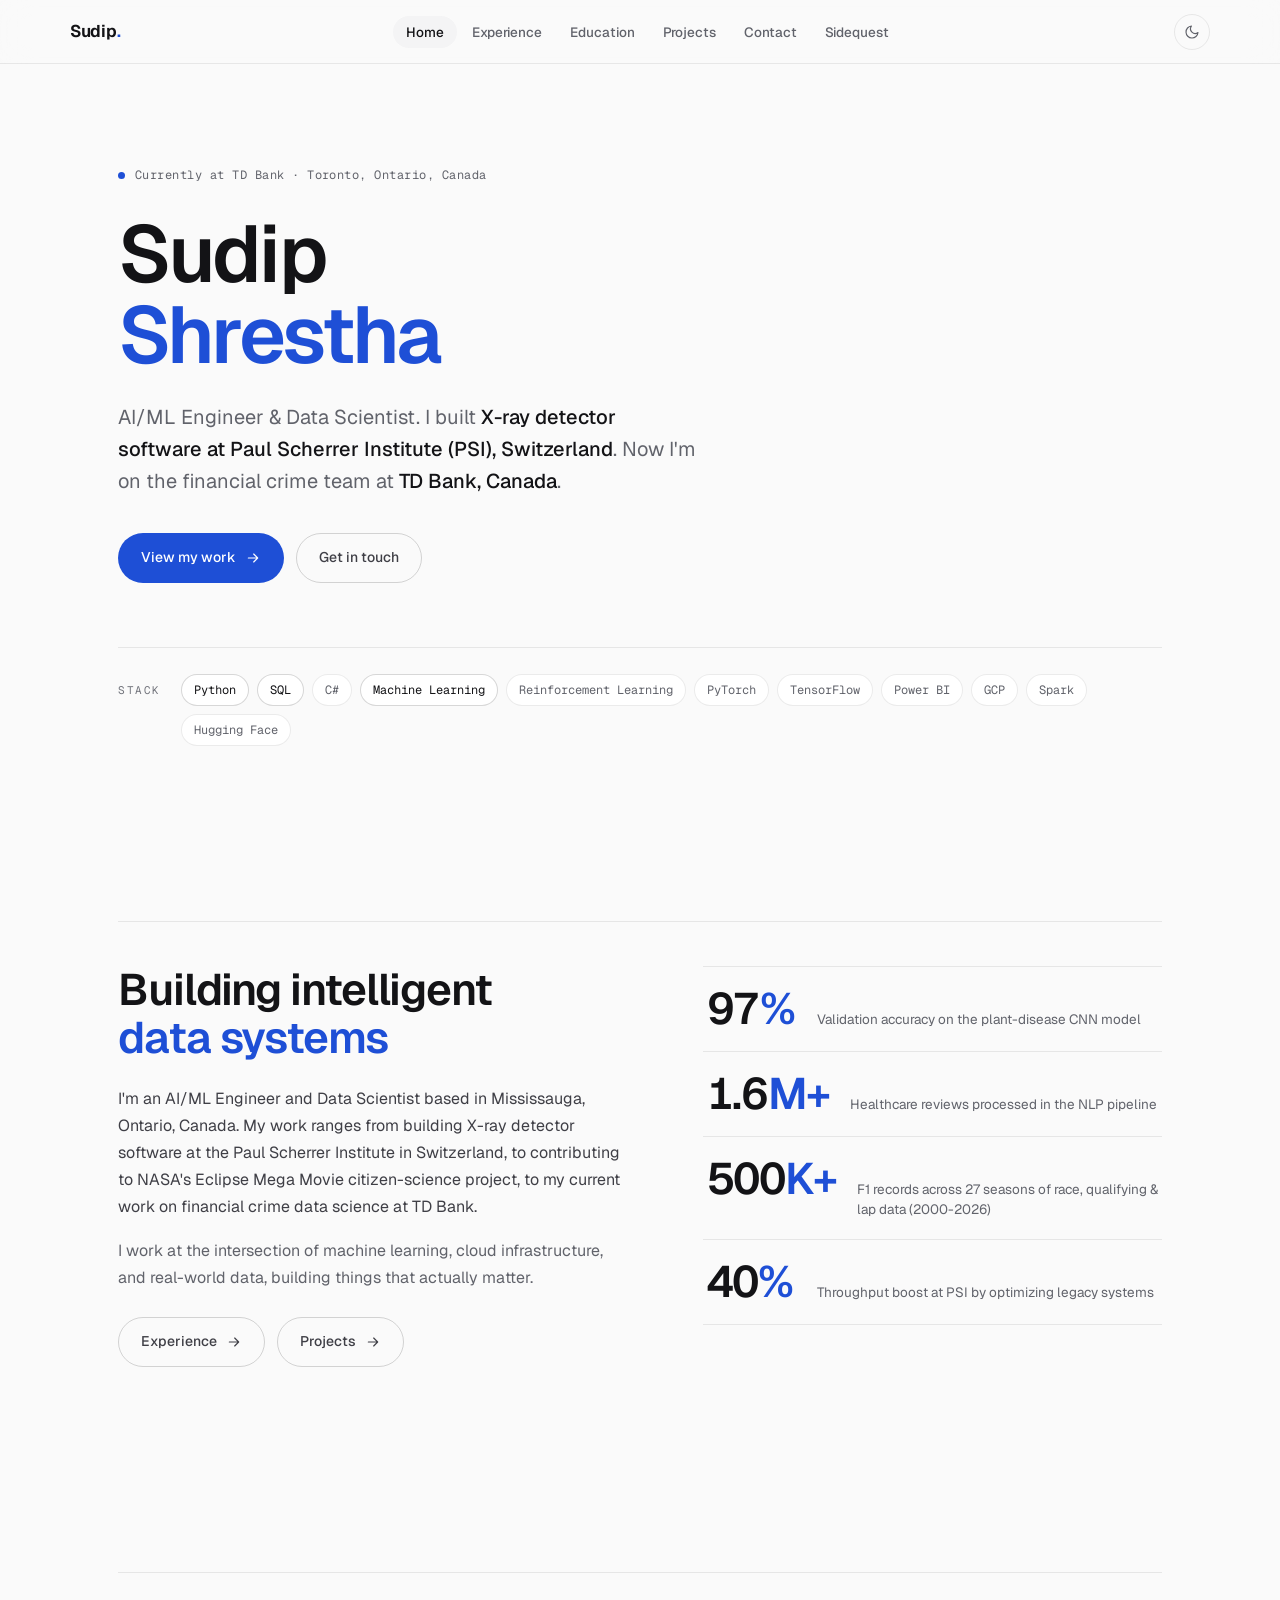
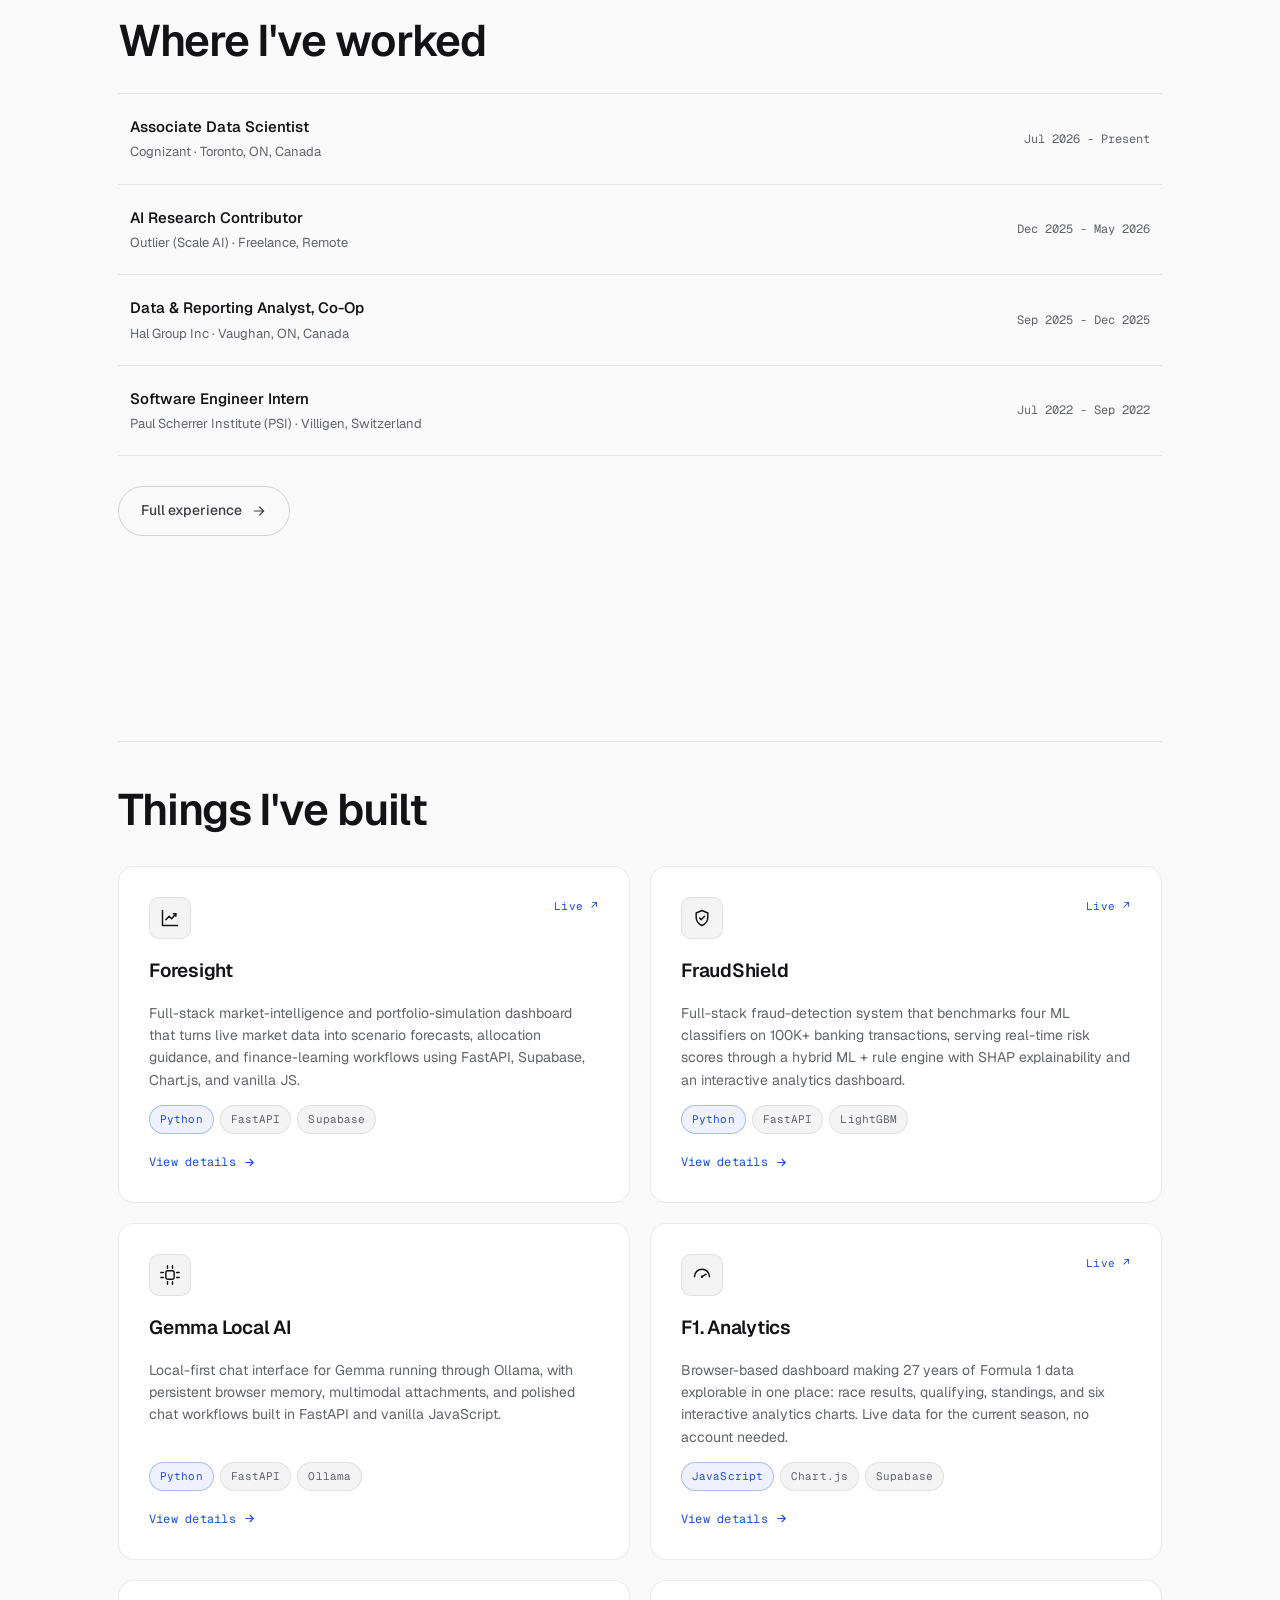
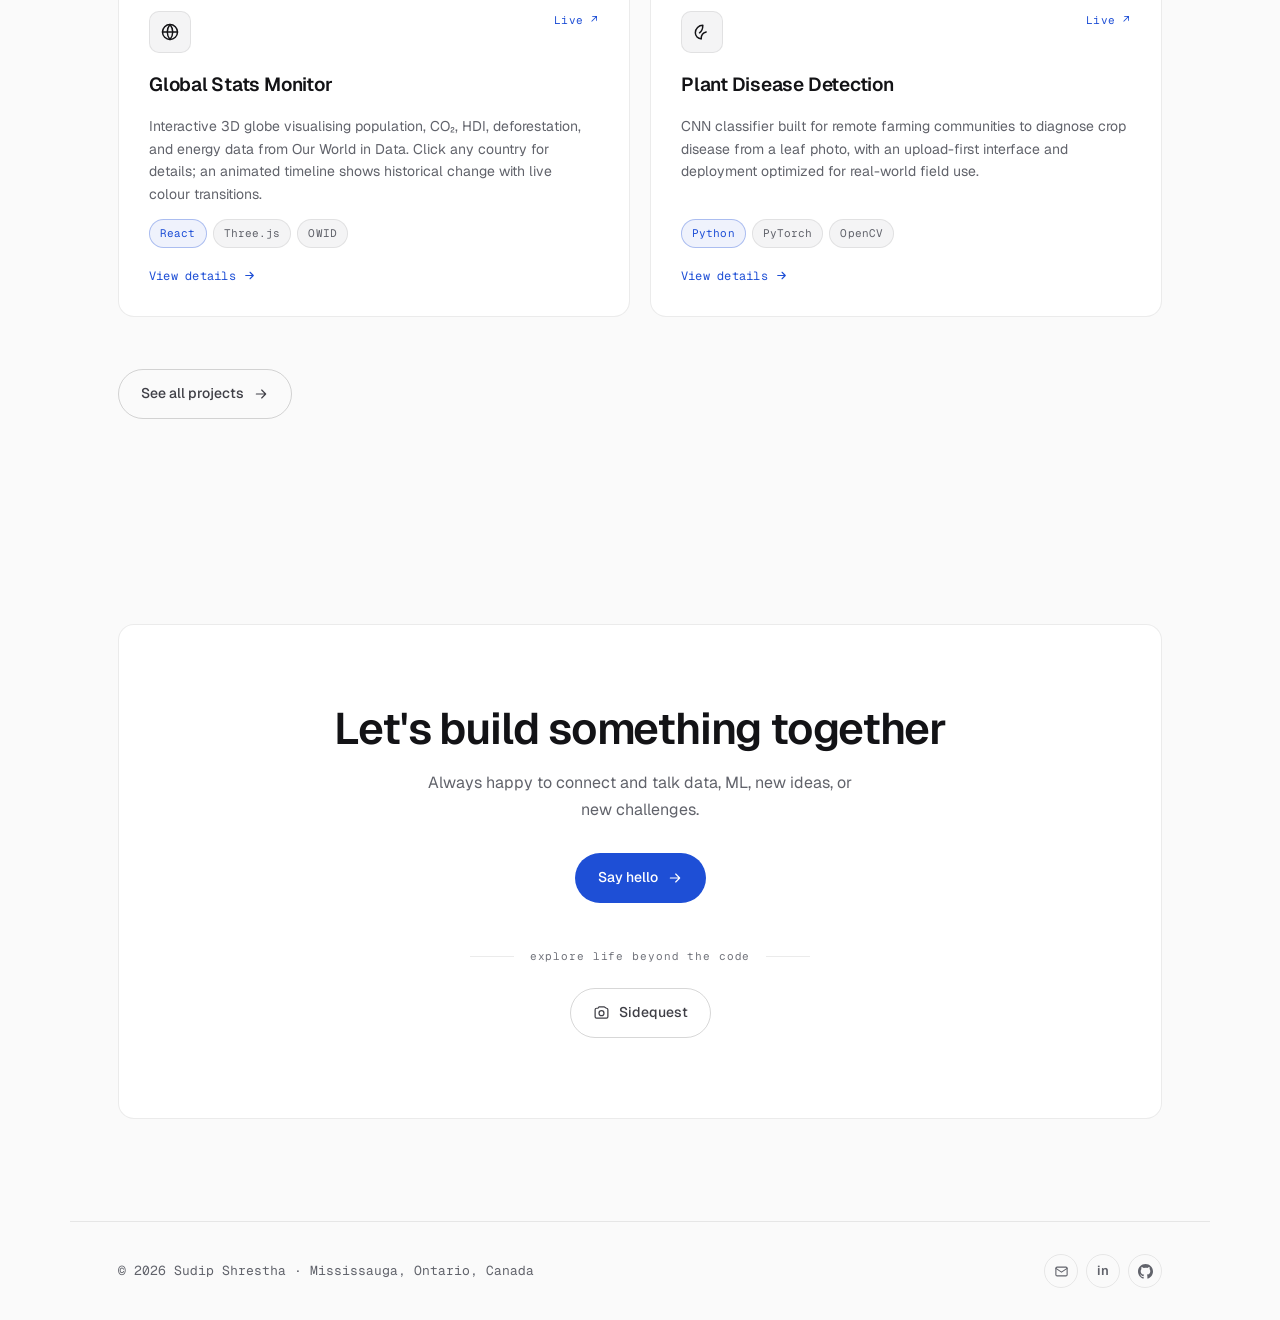
==== commit a902acf7: "add Cognizant role, refresh copy for TD Bank, move portrait to contact page" ====
--- a/index.html
+++ b/index.html
@@ -4,8 +4,8 @@
   <meta charset="UTF-8" />
   <meta name="viewport" content="width=device-width, initial-scale=1.0, viewport-fit=cover" />
   <title>Sudip Shrestha - Portfolio</title>
-  <meta name="description" content="Sudip Shrestha - AI/ML Engineer &amp; Data Analyst based in Mississauga, Ontario. Built detector software at PSI Switzerland, contributed to NASA's Eclipse Mega Movie, and ships AI-powered systems from RL to production." />
-  <meta name="keywords" content="Sudip Shrestha, Data Analyst, AI Engineer, Software Engineer, Machine Learning, Data Engineering, Data Science" />
+  <meta name="description" content="Sudip Shrestha - AI/ML Engineer &amp; Data Scientist based in Mississauga, Ontario. Built X-ray detector software at Paul Scherrer Institute, Switzerland, and now works on financial crime data science at TD Bank, Canada." />
+  <meta name="keywords" content="Sudip Shrestha, Data Scientist, AI Engineer, Software Engineer, Machine Learning, Data Engineering, Data Science" />
   <meta name="robots" content="index,follow" />
   <meta name="author" content="Sudip Shrestha, sudip70" />
   <meta name="language" content="English" />
@@ -17,8 +17,8 @@
 
   <!-- Social Media Meta Tags -->
   <meta property="og:title" content="Sudip Shrestha - Portfolio" />
-  <meta property="og:description" content="Sudip Shrestha - AI/ML Engineer &amp; Data Analyst based in Mississauga, Ontario. Built detector software at PSI Switzerland, contributed to NASA's Eclipse Mega Movie, and ships AI-powered systems from RL to production." />
-  <meta property="og:image" content="https://sudip70.github.io/images/project/globalstats.png" />
+  <meta property="og:description" content="Sudip Shrestha - AI/ML Engineer &amp; Data Scientist based in Mississauga, Ontario. Built X-ray detector software at Paul Scherrer Institute, Switzerland, and now works on financial crime data science at TD Bank, Canada." />
+  <meta property="og:image" content="https://sudip70.github.io/thumbnail.png" />
   <meta property="og:image:width" content="1280" />
   <meta property="og:image:height" content="652" />
   <meta property="og:image:type" content="image/png" />
@@ -27,8 +27,8 @@
   <meta property="og:type" content="website" />
   <meta name="twitter:card" content="summary_large_image" />
   <meta name="twitter:title" content="Sudip Shrestha - Portfolio" />
-  <meta name="twitter:description" content="Sudip Shrestha - AI/ML Engineer &amp; Data Analyst based in Mississauga, Ontario. Built detector software at PSI Switzerland, contributed to NASA's Eclipse Mega Movie, and ships AI-powered systems from RL to production." />
-  <meta name="twitter:image" content="https://sudip70.github.io/images/project/globalstats.png" />
+  <meta name="twitter:description" content="Sudip Shrestha - AI/ML Engineer &amp; Data Scientist based in Mississauga, Ontario. Built X-ray detector software at Paul Scherrer Institute, Switzerland, and now works on financial crime data science at TD Bank, Canada." />
+  <meta name="twitter:image" content="https://sudip70.github.io/thumbnail.png" />
   <meta name="twitter:image:alt" content="Sudip Shrestha portfolio preview" />
 
   <meta name="mobile-web-app-title" content="Sudip Shrestha - Portfolio" />
@@ -81,13 +81,13 @@
     <header class="hero">
       <div class="hero-eyebrow fade-up d1">
         <span class="status-dot"></span>
-        <span>Open to opportunities &middot; Mississauga, Ontario, Canada</span>
+        <span>Currently at TD Bank &middot; Toronto, Ontario, Canada</span>
       </div>
       <h1 class="fade-up d2"><span class="line">Sudip</span><span class="line"><em>Shrestha</em></span></h1>
       <p class="hero-sub fade-up d3">
-        AI/ML Engineer &amp; Data Analyst. I build machine-learning systems that ship:
-        <strong>detector software at PSI Switzerland</strong>,
-        <strong>NASA's Eclipse Mega Movie</strong>, and production ML pipelines.
+        AI/ML Engineer &amp; Data Scientist. I built
+        <strong>X-ray detector software at Paul Scherrer Institute (PSI), Switzerland</strong>.
+        Now I'm on the financial crime team at <strong>TD Bank, Canada</strong>.
       </p>
       <div class="hero-cta fade-up d4">
         <a class="btn btn-primary magnetic" href="projects.html">View my work <svg class="arr" viewBox="0 0 24 24" fill="none" stroke="currentColor" stroke-width="1.75" stroke-linecap="round" stroke-linejoin="round"><path d="M5 12h14M13 6l6 6-6 6"/></svg></a>
@@ -117,7 +117,7 @@
       <div class="about-split">
         <div class="about-left fade-up">
           <h2>Building intelligent<br /><em>data systems</em></h2>
-          <p class="about-intro">I'm an AI/ML Engineer and Data Analyst based in Mississauga, Ontario, Canada. My work ranges from building X-ray detector software at the Paul Scherrer Institute in Switzerland, to contributing to NASA's Eclipse Mega Movie citizen-science project, to leading teams on applied ML and data engineering.</p>
+          <p class="about-intro">I'm an AI/ML Engineer and Data Scientist based in Mississauga, Ontario, Canada. My work ranges from building X-ray detector software at the Paul Scherrer Institute in Switzerland, to contributing to NASA's Eclipse Mega Movie citizen-science project, to my current work on financial crime data science at TD Bank.</p>
           <p>I work at the intersection of machine learning, cloud infrastructure, and real-world data, building things that actually matter.</p>
           <div class="about-actions">
             <a class="btn btn-outline" href="experience.html">Experience <svg class="arr" viewBox="0 0 24 24" fill="none" stroke="currentColor" stroke-width="1.75" stroke-linecap="round" stroke-linejoin="round"><path d="M5 12h14M13 6l6 6-6 6"/></svg></a>
@@ -153,8 +153,12 @@
       <h2 class="fade-up" style="margin-bottom:8px">Where I've worked</h2>
       <div class="lane-list fade-up d2" style="margin-top:28px">
         <a class="lane" href="experience.html">
+          <span><span class="lane-role">Associate Data Scientist</span><span class="lane-org">Cognizant &middot; Toronto, ON, Canada</span></span>
+          <span class="lane-date">Jul 2026 - Present</span>
+        </a>
+        <a class="lane" href="experience.html">
           <span><span class="lane-role">AI Research Contributor</span><span class="lane-org">Outlier (Scale AI) &middot; Freelance, Remote</span></span>
-          <span class="lane-date">Dec 2025 - Present</span>
+          <span class="lane-date">Dec 2025 - May 2026</span>
         </a>
         <a class="lane" href="experience.html">
           <span><span class="lane-role">Data &amp; Reporting Analyst, Co-Op</span><span class="lane-org">Hal Group Inc &middot; Vaughan, ON, Canada</span></span>
@@ -163,10 +167,6 @@
         <a class="lane" href="experience.html">
           <span><span class="lane-role">Software Engineer Intern</span><span class="lane-org">Paul Scherrer Institute (PSI) &middot; Villigen, Switzerland</span></span>
           <span class="lane-date">Jul 2022 - Sep 2022</span>
-        </a>
-        <a class="lane" href="experience.html">
-          <span><span class="lane-role">IT Intern</span><span class="lane-org">Kinniho Pvt Ltd &middot; Kathmandu, Nepal</span></span>
-          <span class="lane-date">Oct 2021 - Jan 2022</span>
         </a>
       </div>
       <div class="lane-more fade-up">
@@ -252,8 +252,8 @@
     <!-- ── CTA ── -->
     <section class="cta-section">
       <div class="cta-inner fade-up">
-        <h2>Open to new opportunities</h2>
-        <p class="cta-desc">Open to full-time positions in data analytics and AI/ML engineering. Let's talk.</p>
+        <h2>Let's build something together</h2>
+        <p class="cta-desc">Always happy to connect and talk data, ML, new ideas, or new challenges.</p>
         <a class="btn btn-primary magnetic" href="contact.html">Say hello <svg class="arr" viewBox="0 0 24 24" fill="none" stroke="currentColor" stroke-width="1.75" stroke-linecap="round" stroke-linejoin="round"><path d="M5 12h14M13 6l6 6-6 6"/></svg></a>
         <div class="sidequest-divider"><span>explore life beyond the code</span></div>
         <div class="sidequest-btn">
--- a/style.css
+++ b/style.css
@@ -784,7 +784,13 @@
   padding-bottom: clamp(64px, 9vw, 110px);
   display: grid; grid-template-columns: 1fr 1.35fr; gap: clamp(36px, 6vw, 72px); align-items: start;
 }
-.contact-info h2 { font-size: clamp(30px, 4vw, 44px); margin-bottom: 18px; }
+.contact-identity { display: flex; align-items: center; gap: 18px; margin-bottom: 18px; }
+.contact-headshot {
+  flex-shrink: 0; width: clamp(72px, 7vw, 104px); height: auto; aspect-ratio: 1;
+  border-radius: 50%; object-fit: cover;
+  border: 1px solid var(--line); background: var(--surface-2);
+}
+.contact-info h2 { font-size: clamp(30px, 4vw, 44px); }
 .contact-info > p { color: var(--muted); font-size: 15px; max-width: 360px; margin-bottom: 36px; }
 .contact-items { display: flex; flex-direction: column; }
 .contact-item {
